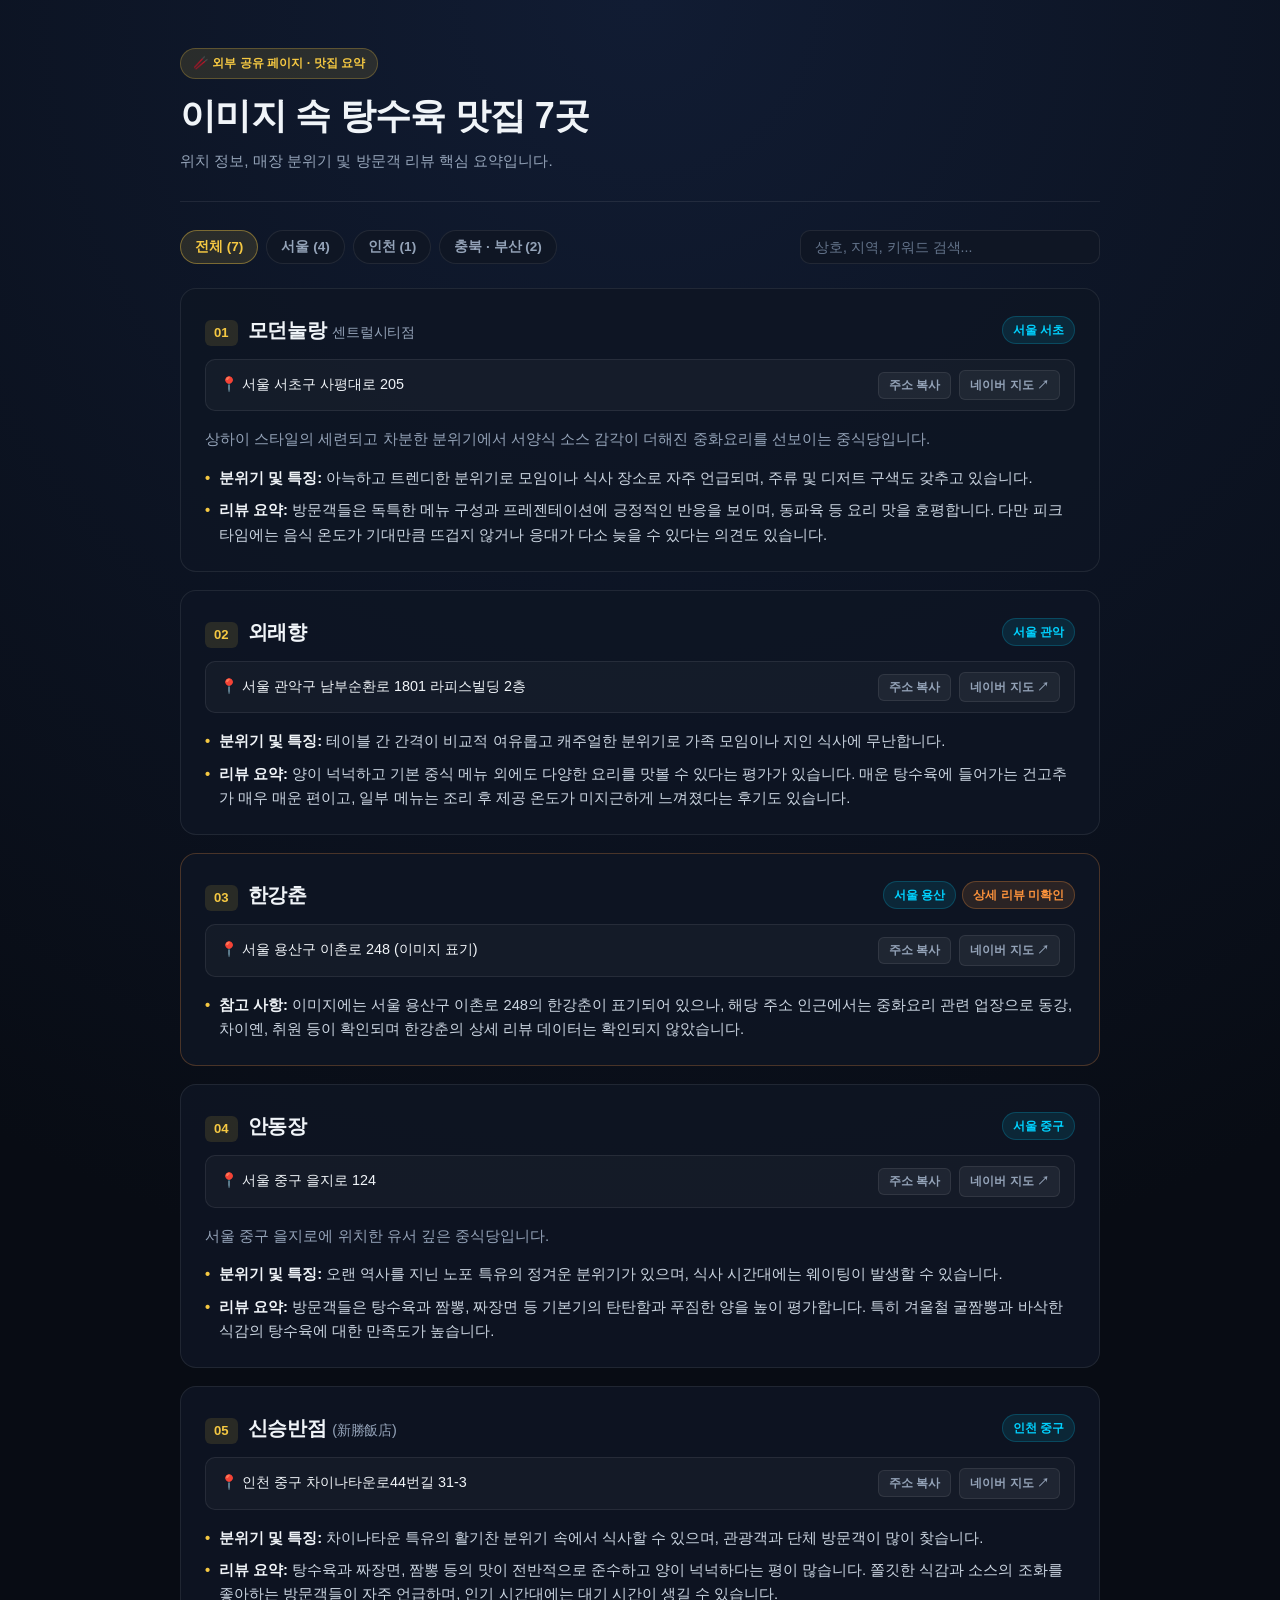
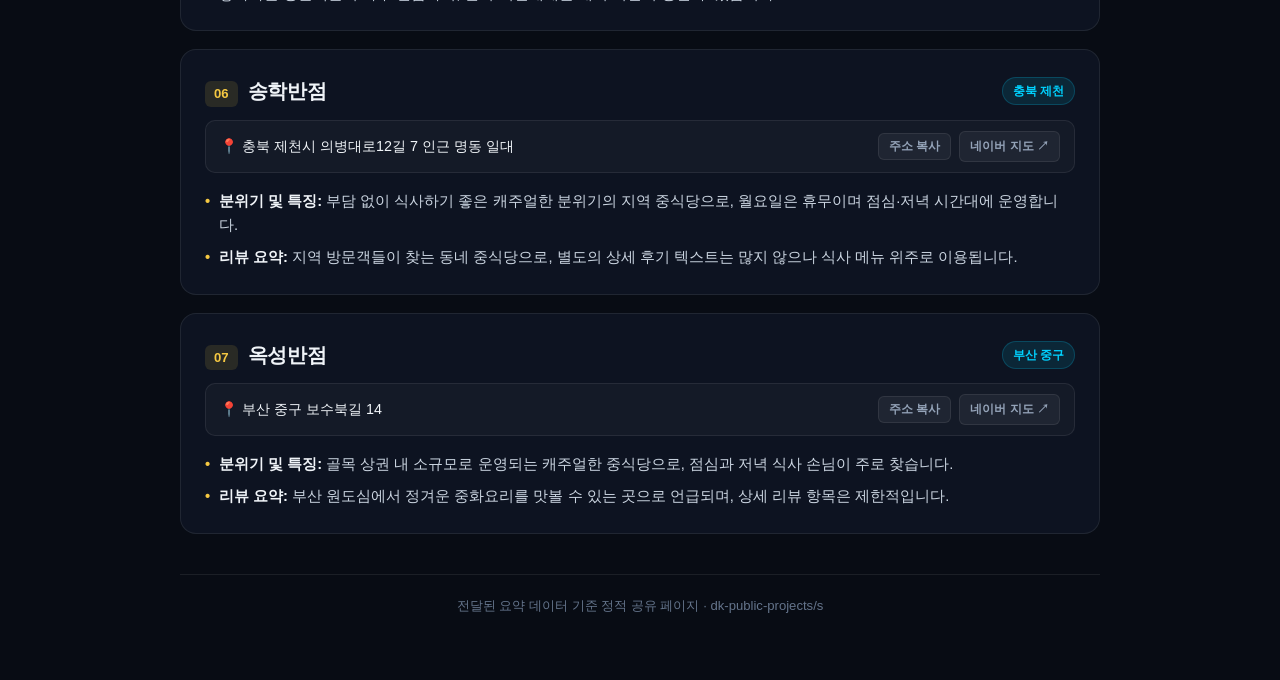
==== s/tangsuyuk.html @ 7c55e034 "feat(s): add tangsuyuk restaurant summary share page" ====
<!DOCTYPE html>
<html lang="ko">
<head>
  <meta charset="UTF-8">
  <meta name="viewport" content="width=device-width, initial-scale=1.0">
  <meta name="robots" content="noindex, nofollow">
  <title>탕수육 맛집 위치 &amp; 리뷰 요약 (7곳)</title>
  <style>
    :root {
      --bg: #080c14;
      --bg-elevated: #0f1624;
      --bg-card: rgba(15, 22, 36, 0.85);
      --bg-card-hover: rgba(23, 33, 54, 0.95);
      --border: rgba(255, 255, 255, 0.08);
      --border-active: rgba(245, 200, 66, 0.4);
      --text: #f0f4f8;
      --text-muted: #94a3b8;
      --text-dim: #64748b;
      --gold: #f5c842;
      --gold-soft: rgba(245, 200, 66, 0.12);
      --cyan: #00d2ff;
      --cyan-soft: rgba(0, 210, 255, 0.1);
      --amber: #fb923c;
      --amber-soft: rgba(251, 146, 60, 0.12);
      --radius: 16px;
    }

    * { box-sizing: border-box; margin: 0; padding: 0; }

    body {
      font-family: -apple-system, BlinkMacSystemFont, "Apple SD Gothic Neo", "Pretendard", "Noto Sans KR", "Segoe UI", sans-serif;
      background: radial-gradient(circle at top center, #111c33 0%, var(--bg) 55%);
      background-color: var(--bg);
      color: var(--text);
      line-height: 1.65;
      min-height: 100vh;
      padding-bottom: 64px;
    }

    .container {
      max-width: 960px;
      margin: 0 auto;
      padding: 0 20px;
    }

    header.hero {
      padding: 48px 0 28px;
      border-bottom: 1px solid var(--border);
      margin-bottom: 28px;
    }

    .eyebrow {
      display: inline-flex;
      align-items: center;
      gap: 6px;
      font-size: 0.78rem;
      font-weight: 600;
      color: var(--gold);
      background: var(--gold-soft);
      border: 1px solid rgba(245, 200, 66, 0.25);
      padding: 4px 12px;
      border-radius: 999px;
      margin-bottom: 14px;
    }

    h1 {
      font-size: clamp(1.65rem, 4vw, 2.25rem);
      font-weight: 800;
      letter-spacing: -0.02em;
      line-height: 1.25;
      margin-bottom: 10px;
    }

    .subtitle {
      color: var(--text-muted);
      font-size: 0.96rem;
    }

    .controls {
      display: flex;
      flex-wrap: wrap;
      gap: 12px;
      align-items: center;
      justify-content: space-between;
      margin-bottom: 24px;
    }

    .filter-pills {
      display: flex;
      flex-wrap: wrap;
      gap: 8px;
    }

    .pill {
      appearance: none;
      border: 1px solid var(--border);
      background: var(--bg-elevated);
      color: var(--text-muted);
      padding: 7px 14px;
      border-radius: 999px;
      font-size: 0.85rem;
      font-weight: 600;
      cursor: pointer;
      transition: all 0.2s ease;
    }

    .pill:hover {
      border-color: rgba(255, 255, 255, 0.2);
      color: var(--text);
    }

    .pill.active {
      background: var(--gold-soft);
      border-color: var(--border-active);
      color: var(--gold);
    }

    .search-box {
      position: relative;
      flex: 1 1 220px;
      max-width: 300px;
    }

    .search-box input {
      width: 100%;
      background: var(--bg-elevated);
      border: 1px solid var(--border);
      border-radius: 10px;
      padding: 8px 14px;
      color: var(--text);
      font-size: 0.88rem;
      outline: none;
      transition: border-color 0.2s;
    }

    .search-box input::placeholder { color: var(--text-dim); }
    .search-box input:focus { border-color: var(--cyan); }

    .grid {
      display: grid;
      grid-template-columns: 1fr;
      gap: 18px;
    }

    .card {
      background: var(--bg-card);
      border: 1px solid var(--border);
      border-radius: var(--radius);
      padding: 24px;
      transition: transform 0.2s ease, border-color 0.2s ease, background 0.2s ease;
    }

    .card:hover {
      transform: translateY(-2px);
      background: var(--bg-card-hover);
      border-color: rgba(255, 255, 255, 0.16);
    }

    .card.is-warning {
      border-color: rgba(251, 146, 60, 0.25);
    }

    .card-header {
      display: flex;
      flex-wrap: wrap;
      align-items: center;
      justify-content: space-between;
      gap: 10px;
      margin-bottom: 12px;
    }

    .title-group {
      display: flex;
      align-items: baseline;
      gap: 10px;
      flex-wrap: wrap;
    }

    .num {
      font-size: 0.82rem;
      font-weight: 700;
      color: var(--gold);
      background: var(--gold-soft);
      padding: 2px 9px;
      border-radius: 6px;
    }

    .card h2 {
      font-size: 1.28rem;
      font-weight: 700;
      letter-spacing: -0.01em;
    }

    .hanja {
      font-size: 0.9rem;
      color: var(--text-muted);
      font-weight: 400;
    }

    .badges {
      display: flex;
      gap: 6px;
      flex-wrap: wrap;
    }

    .badge {
      font-size: 0.76rem;
      font-weight: 600;
      padding: 3px 10px;
      border-radius: 999px;
      background: var(--cyan-soft);
      color: var(--cyan);
      border: 1px solid rgba(0, 210, 255, 0.2);
    }

    .badge.warn {
      background: var(--amber-soft);
      color: var(--amber);
      border-color: rgba(251, 146, 60, 0.28);
    }

    .address-row {
      display: flex;
      flex-wrap: wrap;
      align-items: center;
      gap: 8px;
      padding: 10px 14px;
      background: rgba(255, 255, 255, 0.03);
      border: 1px solid var(--border);
      border-radius: 10px;
      margin-bottom: 16px;
      font-size: 0.9rem;
    }

    .address-text {
      color: var(--text);
      font-weight: 500;
      margin-right: auto;
    }

    .btn-mini {
      appearance: none;
      display: inline-flex;
      align-items: center;
      gap: 4px;
      font-size: 0.78rem;
      font-weight: 600;
      padding: 4px 10px;
      border-radius: 6px;
      border: 1px solid var(--border);
      background: rgba(255, 255, 255, 0.05);
      color: var(--text-muted);
      text-decoration: none;
      cursor: pointer;
      transition: all 0.15s ease;
    }

    .btn-mini:hover {
      background: rgba(255, 255, 255, 0.12);
      color: var(--text);
    }

    .intro {
      color: var(--text-muted);
      font-size: 0.94rem;
      margin-bottom: 14px;
    }

    .details {
      list-style: none;
      display: flex;
      flex-direction: column;
      gap: 8px;
    }

    .details li {
      font-size: 0.92rem;
      color: #cbd5e1;
      padding-left: 14px;
      position: relative;
    }

    .details li::before {
      content: "•";
      position: absolute;
      left: 0;
      color: var(--gold);
      font-weight: 700;
    }

    .details strong {
      color: var(--text);
    }

    .empty-state {
      display: none;
      text-align: center;
      padding: 48px 20px;
      color: var(--text-muted);
      border: 1px dashed var(--border);
      border-radius: var(--radius);
    }

    .toast {
      position: fixed;
      bottom: 24px;
      left: 50%;
      transform: translateX(-50%) translateY(20px);
      background: #1e293b;
      color: var(--text);
      border: 1px solid rgba(0, 210, 255, 0.35);
      padding: 10px 18px;
      border-radius: 999px;
      font-size: 0.86rem;
      font-weight: 600;
      opacity: 0;
      pointer-events: none;
      transition: all 0.22s ease;
      z-index: 999;
      box-shadow: 0 10px 30px rgba(0, 0, 0, 0.45);
    }

    .toast.show {
      opacity: 1;
      transform: translateX(-50%) translateY(0);
    }

    footer {
      margin-top: 40px;
      padding-top: 20px;
      border-top: 1px solid var(--border);
      text-align: center;
      font-size: 0.82rem;
      color: var(--text-dim);
    }

    @media (max-width: 600px) {
      header.hero { padding: 32px 0 22px; }
      .card { padding: 18px; }
      .address-row { flex-direction: column; align-items: flex-start; }
      .search-box { max-width: none; width: 100%; }
    }
  </style>
</head>
<body>
  <div class="container">
    <header class="hero">
      <div class="eyebrow">🥢 외부 공유 페이지 · 맛집 요약</div>
      <h1>이미지 속 탕수육 맛집 7곳</h1>
      <p class="subtitle">위치 정보, 매장 분위기 및 방문객 리뷰 핵심 요약입니다.</p>
    </header>

    <section class="controls" aria-label="필터 및 검색">
      <div class="filter-pills" role="tablist">
        <button class="pill active" data-region="all" type="button">전체 (7)</button>
        <button class="pill" data-region="seoul" type="button">서울 (4)</button>
        <button class="pill" data-region="incheon" type="button">인천 (1)</button>
        <button class="pill" data-region="etc" type="button">충북 · 부산 (2)</button>
      </div>
      <div class="search-box">
        <input id="searchInput" type="search" placeholder="상호, 지역, 키워드 검색..." aria-label="맛집 검색">
      </div>
    </section>

    <main class="grid" id="cardGrid">
      <!-- 1. 모던눌랑 -->
      <article class="card" data-region="seoul" data-search="모던눌랑 센트럴시티점 서울 서초구 사평대로 205 상하이 서양식 소스 동파육 주류 디저트">
        <div class="card-header">
          <div class="title-group">
            <span class="num">01</span>
            <h2>모던눌랑 <span class="hanja">센트럴시티점</span></h2>
          </div>
          <div class="badges">
            <span class="badge">서울 서초</span>
          </div>
        </div>
        <div class="address-row">
          <span class="address-text">📍 서울 서초구 사평대로 205</span>
          <button class="btn-mini copy-btn" type="button" data-copy="서울 서초구 사평대로 205">주소 복사</button>
          <a class="btn-mini" href="https://map.naver.com/p/search/%EB%AA%A8%EB%8D%98%EB%88%8C%EB%9E%91%20%EC%84%BC%ED%8A%B8%EB%9F%B4%EC%8B%9C%ED%8B%B0%EC%A0%90" target="_blank" rel="noopener noreferrer">네이버 지도 ↗</a>
        </div>
        <p class="intro">상하이 스타일의 세련되고 차분한 분위기에서 서양식 소스 감각이 더해진 중화요리를 선보이는 중식당입니다.</p>
        <ul class="details">
          <li><strong>분위기 및 특징:</strong> 아늑하고 트렌디한 분위기로 모임이나 식사 장소로 자주 언급되며, 주류 및 디저트 구색도 갖추고 있습니다.</li>
          <li><strong>리뷰 요약:</strong> 방문객들은 독특한 메뉴 구성과 프레젠테이션에 긍정적인 반응을 보이며, 동파육 등 요리 맛을 호평합니다. 다만 피크 타임에는 음식 온도가 기대만큼 뜨겁지 않거나 응대가 다소 늦을 수 있다는 의견도 있습니다.</li>
        </ul>
      </article>

      <!-- 2. 외래향 -->
      <article class="card" data-region="seoul" data-search="외래향 서울 관악구 남부순환로 1801 라피스빌딩 2층 가족 모임 매운 탕수육 건고추">
        <div class="card-header">
          <div class="title-group">
            <span class="num">02</span>
            <h2>외래향</h2>
          </div>
          <div class="badges">
            <span class="badge">서울 관악</span>
          </div>
        </div>
        <div class="address-row">
          <span class="address-text">📍 서울 관악구 남부순환로 1801 라피스빌딩 2층</span>
          <button class="btn-mini copy-btn" type="button" data-copy="서울 관악구 남부순환로 1801 라피스빌딩 2층">주소 복사</button>
          <a class="btn-mini" href="https://map.naver.com/p/search/%EC%99%B8%EB%9E%98%ED%96%A5%20%EC%84%9C%EC%9A%B8%20%EA%B4%80%EC%95%85%EA%B5%AC%20%EB%82%A8%EB%B6%80%EC%88%9C%ED%99%98%EB%A1%9C%201801" target="_blank" rel="noopener noreferrer">네이버 지도 ↗</a>
        </div>
        <ul class="details">
          <li><strong>분위기 및 특징:</strong> 테이블 간 간격이 비교적 여유롭고 캐주얼한 분위기로 가족 모임이나 지인 식사에 무난합니다.</li>
          <li><strong>리뷰 요약:</strong> 양이 넉넉하고 기본 중식 메뉴 외에도 다양한 요리를 맛볼 수 있다는 평가가 있습니다. 매운 탕수육에 들어가는 건고추가 매우 매운 편이고, 일부 메뉴는 조리 후 제공 온도가 미지근하게 느껴졌다는 후기도 있습니다.</li>
        </ul>
      </article>

      <!-- 3. 한강춘 -->
      <article class="card is-warning" data-region="seoul" data-search="한강춘 서울 용산구 이촌로 248 동강 차이옌 취원">
        <div class="card-header">
          <div class="title-group">
            <span class="num">03</span>
            <h2>한강춘</h2>
          </div>
          <div class="badges">
            <span class="badge">서울 용산</span>
            <span class="badge warn">상세 리뷰 미확인</span>
          </div>
        </div>
        <div class="address-row">
          <span class="address-text">📍 서울 용산구 이촌로 248 (이미지 표기)</span>
          <button class="btn-mini copy-btn" type="button" data-copy="서울 용산구 이촌로 248">주소 복사</button>
          <a class="btn-mini" href="https://map.naver.com/p/search/%EC%84%9C%EC%9A%B8%20%EC%9A%A9%EC%82%B0%EA%B5%AC%20%EC%9D%B4%EC%B4%8C%EB%A1%9C%20248" target="_blank" rel="noopener noreferrer">네이버 지도 ↗</a>
        </div>
        <ul class="details">
          <li><strong>참고 사항:</strong> 이미지에는 서울 용산구 이촌로 248의 한강춘이 표기되어 있으나, 해당 주소 인근에서는 중화요리 관련 업장으로 동강, 차이옌, 취원 등이 확인되며 한강춘의 상세 리뷰 데이터는 확인되지 않았습니다.</li>
        </ul>
      </article>

      <!-- 4. 안동장 -->
      <article class="card" data-region="seoul" data-search="안동장 서울 중구 을지로 124 노포 웨이팅 탕수육 짬뽕 짜장면 굴짬뽕 바삭">
        <div class="card-header">
          <div class="title-group">
            <span class="num">04</span>
            <h2>안동장</h2>
          </div>
          <div class="badges">
            <span class="badge">서울 중구</span>
          </div>
        </div>
        <div class="address-row">
          <span class="address-text">📍 서울 중구 을지로 124</span>
          <button class="btn-mini copy-btn" type="button" data-copy="서울 중구 을지로 124">주소 복사</button>
          <a class="btn-mini" href="https://map.naver.com/p/search/%EC%95%88%EB%8F%99%EC%9E%A5%20%EC%84%9C%EC%9A%B8%20%EC%A4%91%EA%B5%AC%20%EC%9D%84%EC%A7%80%EB%A1%9C%20124" target="_blank" rel="noopener noreferrer">네이버 지도 ↗</a>
        </div>
        <p class="intro">서울 중구 을지로에 위치한 유서 깊은 중식당입니다.</p>
        <ul class="details">
          <li><strong>분위기 및 특징:</strong> 오랜 역사를 지닌 노포 특유의 정겨운 분위기가 있으며, 식사 시간대에는 웨이팅이 발생할 수 있습니다.</li>
          <li><strong>리뷰 요약:</strong> 방문객들은 탕수육과 짬뽕, 짜장면 등 기본기의 탄탄함과 푸짐한 양을 높이 평가합니다. 특히 겨울철 굴짬뽕과 바삭한 식감의 탕수육에 대한 만족도가 높습니다.</li>
        </ul>
      </article>

      <!-- 5. 신승반점 -->
      <article class="card" data-region="incheon" data-search="신승반점 新勝飯店 인천 중구 차이나타운로44번길 31-3 짜장면 짬뽕 탕수육 쫄깃">
        <div class="card-header">
          <div class="title-group">
            <span class="num">05</span>
            <h2>신승반점 <span class="hanja">(新勝飯店)</span></h2>
          </div>
          <div class="badges">
            <span class="badge">인천 중구</span>
          </div>
        </div>
        <div class="address-row">
          <span class="address-text">📍 인천 중구 차이나타운로44번길 31-3</span>
          <button class="btn-mini copy-btn" type="button" data-copy="인천 중구 차이나타운로44번길 31-3">주소 복사</button>
          <a class="btn-mini" href="https://map.naver.com/p/search/%EC%8B%A0%EC%8A%B9%EB%B0%98%EC%A0%90%20%EC%B0%A8%EC%9D%B4%EB%82%98%ED%83%80%EC%9A%B4" target="_blank" rel="noopener noreferrer">네이버 지도 ↗</a>
        </div>
        <ul class="details">
          <li><strong>분위기 및 특징:</strong> 차이나타운 특유의 활기찬 분위기 속에서 식사할 수 있으며, 관광객과 단체 방문객이 많이 찾습니다.</li>
          <li><strong>리뷰 요약:</strong> 탕수육과 짜장면, 짬뽕 등의 맛이 전반적으로 준수하고 양이 넉넉하다는 평이 많습니다. 쫄깃한 식감과 소스의 조화를 좋아하는 방문객들이 자주 언급하며, 인기 시간대에는 대기 시간이 생길 수 있습니다.</li>
        </ul>
      </article>

      <!-- 6. 송학반점 -->
      <article class="card" data-region="etc" data-search="송학반점 충북 제천시 의병대로12길 7 명동 월요일 휴무 동네 중식당">
        <div class="card-header">
          <div class="title-group">
            <span class="num">06</span>
            <h2>송학반점</h2>
          </div>
          <div class="badges">
            <span class="badge">충북 제천</span>
          </div>
        </div>
        <div class="address-row">
          <span class="address-text">📍 충북 제천시 의병대로12길 7 인근 명동 일대</span>
          <button class="btn-mini copy-btn" type="button" data-copy="충북 제천시 의병대로12길 7">주소 복사</button>
          <a class="btn-mini" href="https://map.naver.com/p/search/%EC%86%A1%ED%95%99%EB%B0%98%EC%A0%90%20%EC%A0%9C%EC%B2%9C" target="_blank" rel="noopener noreferrer">네이버 지도 ↗</a>
        </div>
        <ul class="details">
          <li><strong>분위기 및 특징:</strong> 부담 없이 식사하기 좋은 캐주얼한 분위기의 지역 중식당으로, 월요일은 휴무이며 점심·저녁 시간대에 운영합니다.</li>
          <li><strong>리뷰 요약:</strong> 지역 방문객들이 찾는 동네 중식당으로, 별도의 상세 후기 텍스트는 많지 않으나 식사 메뉴 위주로 이용됩니다.</li>
        </ul>
      </article>

      <!-- 7. 옥성반점 -->
      <article class="card" data-region="etc" data-search="옥성반점 부산 중구 보수북길 14 원도심 골목 상권">
        <div class="card-header">
          <div class="title-group">
            <span class="num">07</span>
            <h2>옥성반점</h2>
          </div>
          <div class="badges">
            <span class="badge">부산 중구</span>
          </div>
        </div>
        <div class="address-row">
          <span class="address-text">📍 부산 중구 보수북길 14</span>
          <button class="btn-mini copy-btn" type="button" data-copy="부산 중구 보수북길 14">주소 복사</button>
          <a class="btn-mini" href="https://map.naver.com/p/search/%EC%98%A5%EC%84%B1%EB%B0%98%EC%A0%90%20%EB%B6%80%EC%82%B0%20%EC%A4%91%EA%B5%AC%20%EB%B3%B4%EC%88%98%EB%B6%81%EA%B8%B8%2014" target="_blank" rel="noopener noreferrer">네이버 지도 ↗</a>
        </div>
        <ul class="details">
          <li><strong>분위기 및 특징:</strong> 골목 상권 내 소규모로 운영되는 캐주얼한 중식당으로, 점심과 저녁 식사 손님이 주로 찾습니다.</li>
          <li><strong>리뷰 요약:</strong> 부산 원도심에서 정겨운 중화요리를 맛볼 수 있는 곳으로 언급되며, 상세 리뷰 항목은 제한적입니다.</li>
        </ul>
      </article>
    </main>

    <div class="empty-state" id="emptyState">
      조건에 일치하는 매장이 없습니다.
    </div>

    <footer>
      전달된 요약 데이터 기준 정적 공유 페이지 · dk-public-projects/s
    </footer>
  </div>

  <div class="toast" id="toast" role="status" aria-live="polite"></div>

  <script>
    const pills = document.querySelectorAll('.pill');
    const searchInput = document.getElementById('searchInput');
    const cards = Array.from(document.querySelectorAll('.card'));
    const emptyState = document.getElementById('emptyState');
    const toast = document.getElementById('toast');
    let activeRegion = 'all';
    let toastTimer = null;

    function applyFilter() {
      const q = searchInput.value.trim().toLowerCase();
      let visibleCount = 0;

      cards.forEach((card) => {
        const regionMatch = activeRegion === 'all' || card.dataset.region === activeRegion;
        const text = (card.dataset.search + ' ' + card.textContent).toLowerCase();
        const queryMatch = !q || text.includes(q);
        const show = regionMatch && queryMatch;
        card.style.display = show ? '' : 'none';
        if (show) visibleCount += 1;
      });

      emptyState.style.display = visibleCount === 0 ? 'block' : 'none';
    }

    pills.forEach((pill) => {
      pill.addEventListener('click', () => {
        pills.forEach((p) => p.classList.remove('active'));
        pill.classList.add('active');
        activeRegion = pill.dataset.region;
        applyFilter();
      });
    });

    searchInput.addEventListener('input', applyFilter);

    function showToast(msg) {
      toast.textContent = msg;
      toast.classList.add('show');
      clearTimeout(toastTimer);
      toastTimer = setTimeout(() => toast.classList.remove('show'), 2000);
    }

    document.querySelectorAll('.copy-btn').forEach((btn) => {
      btn.addEventListener('click', async () => {
        const text = btn.dataset.copy;
        try {
          await navigator.clipboard.writeText(text);
          showToast('주소가 복사되었습니다: ' + text);
        } catch {
          showToast('복사에 실패했습니다. 직접 선택해 복사해 주세요.');
        }
      });
    });
  </script>
</body>
</html>
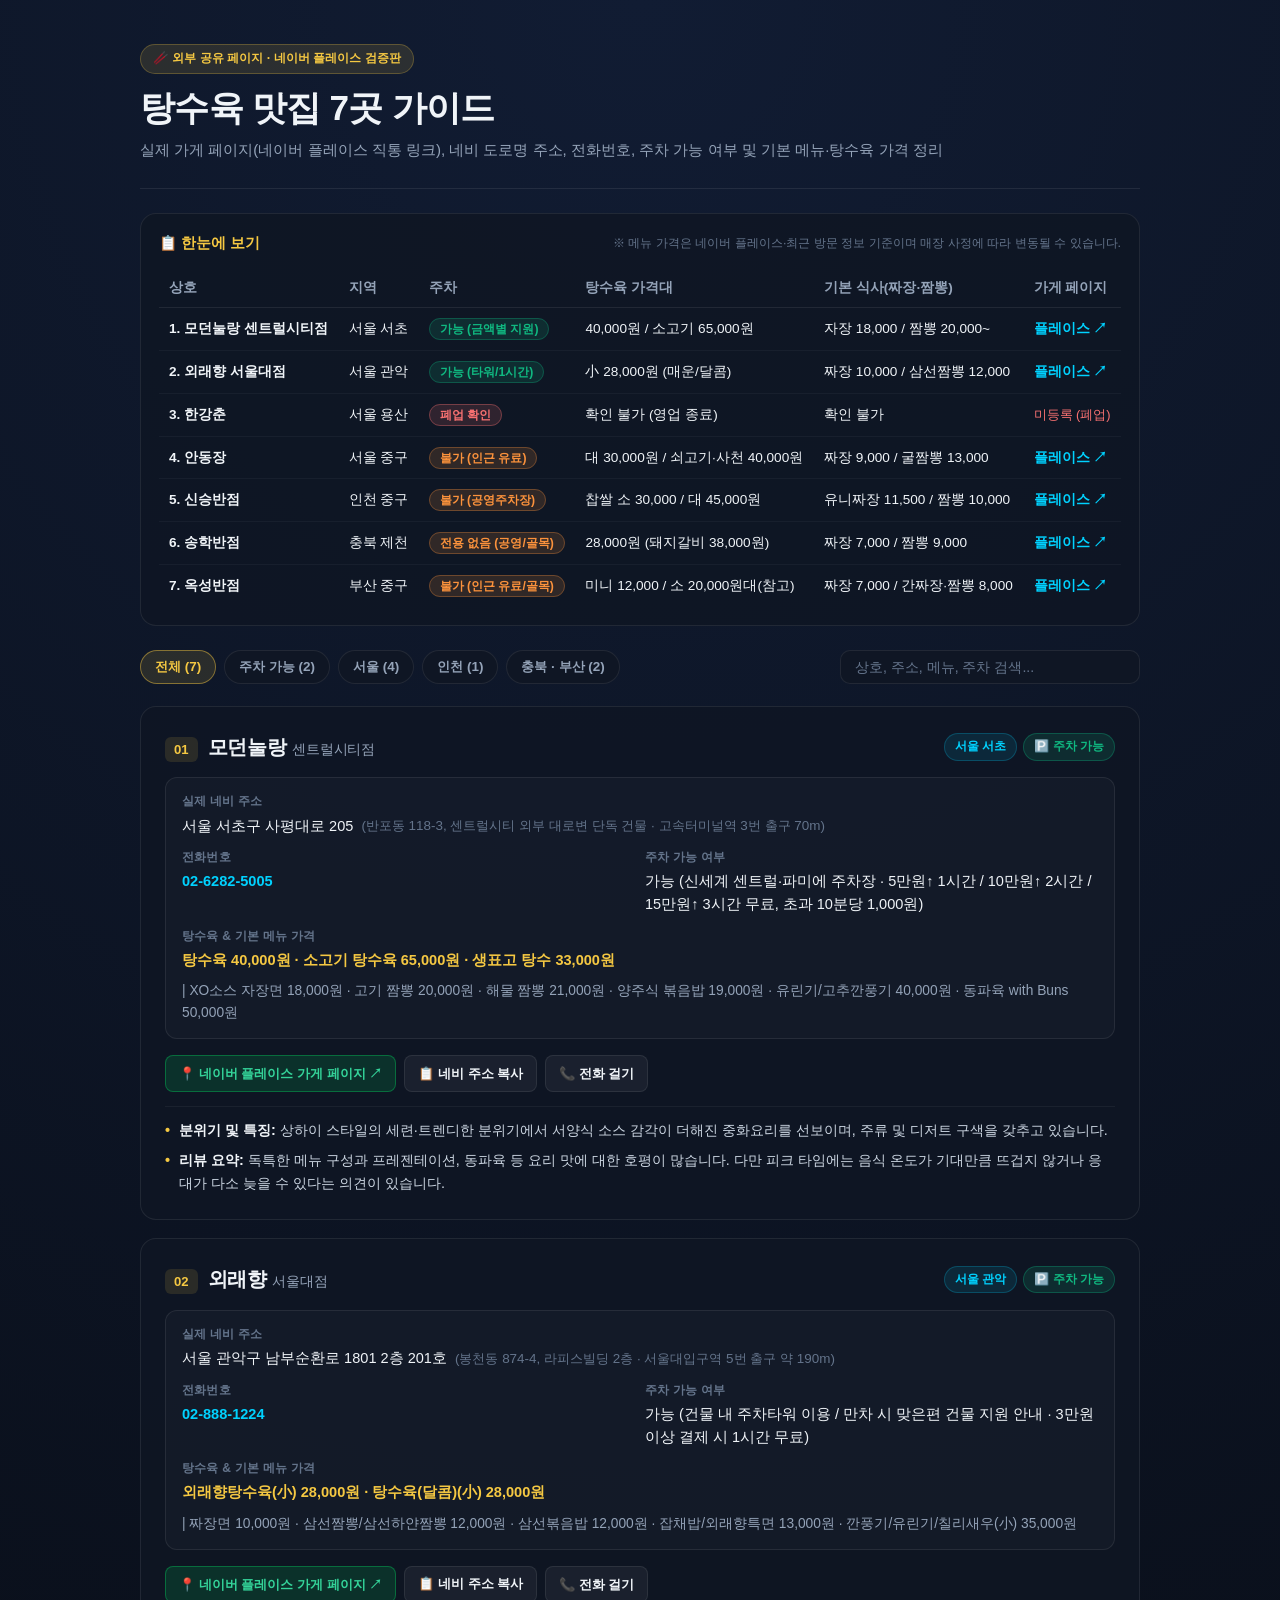
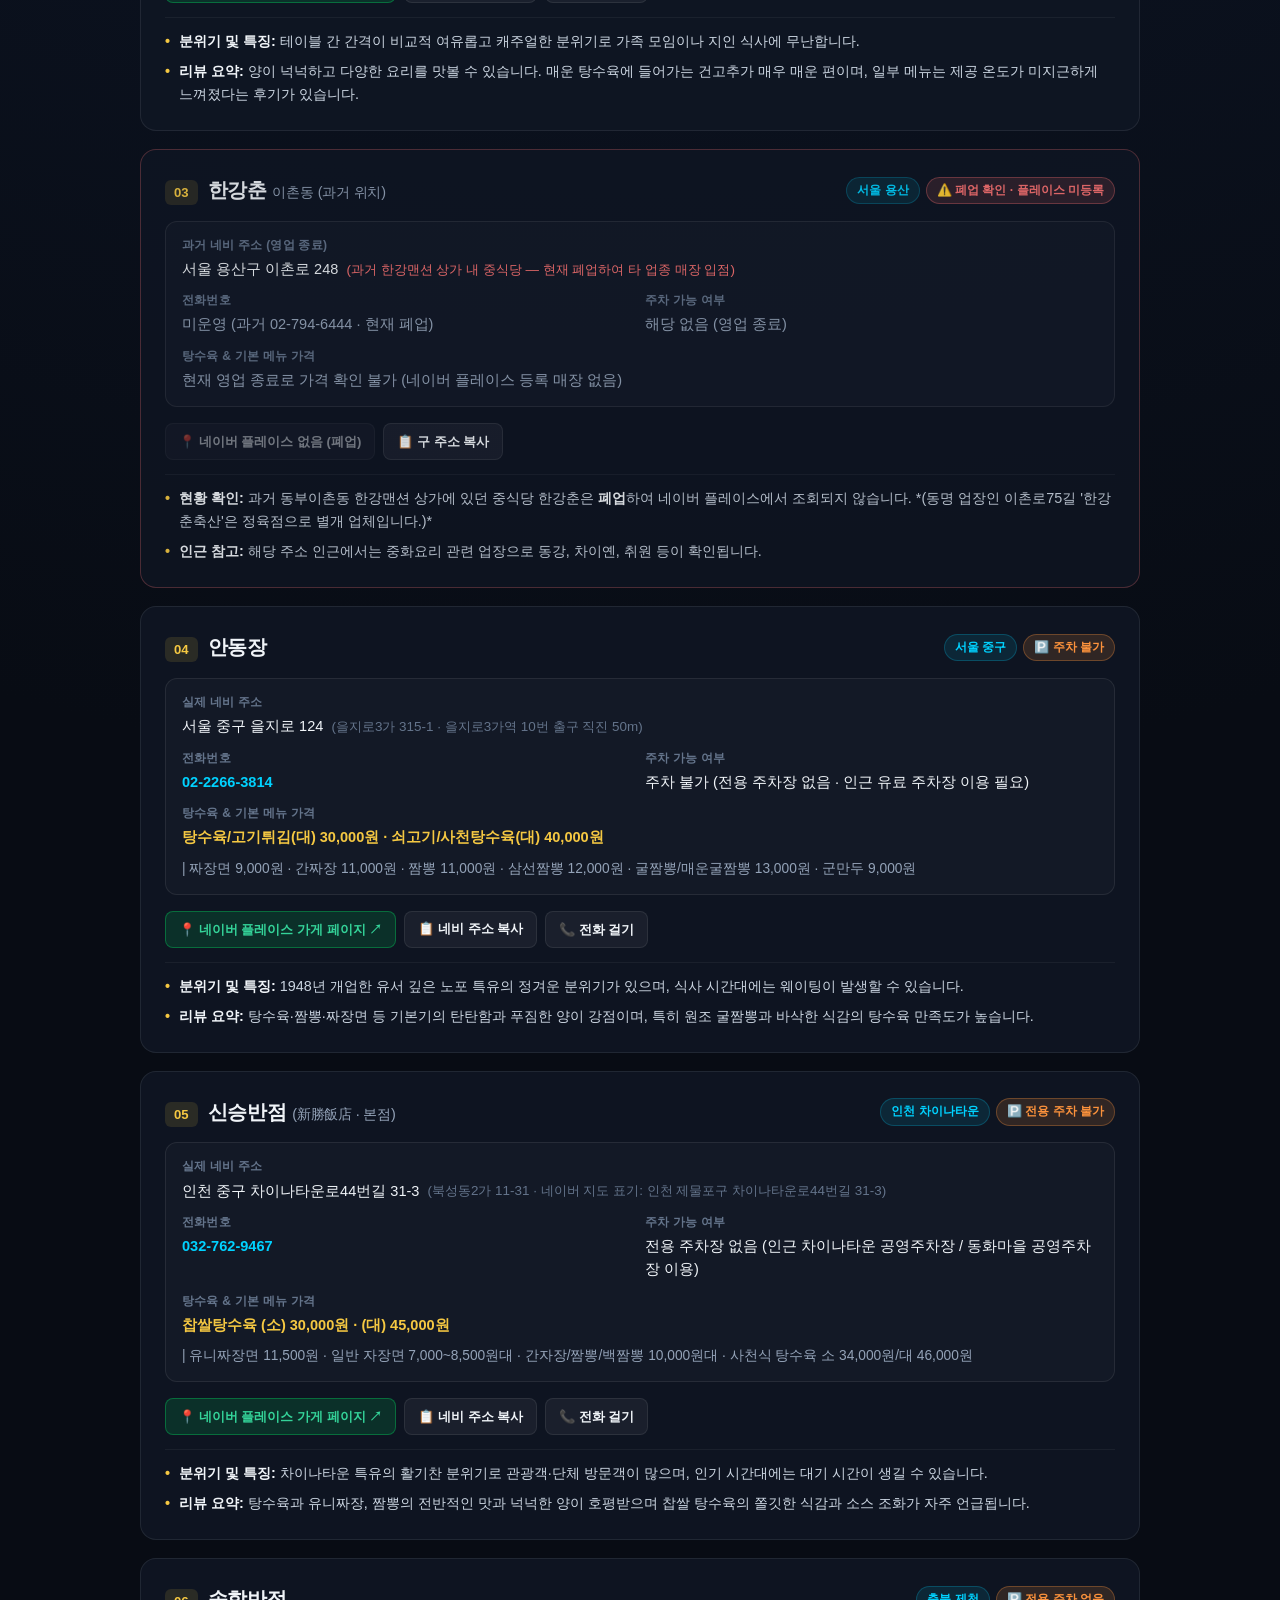
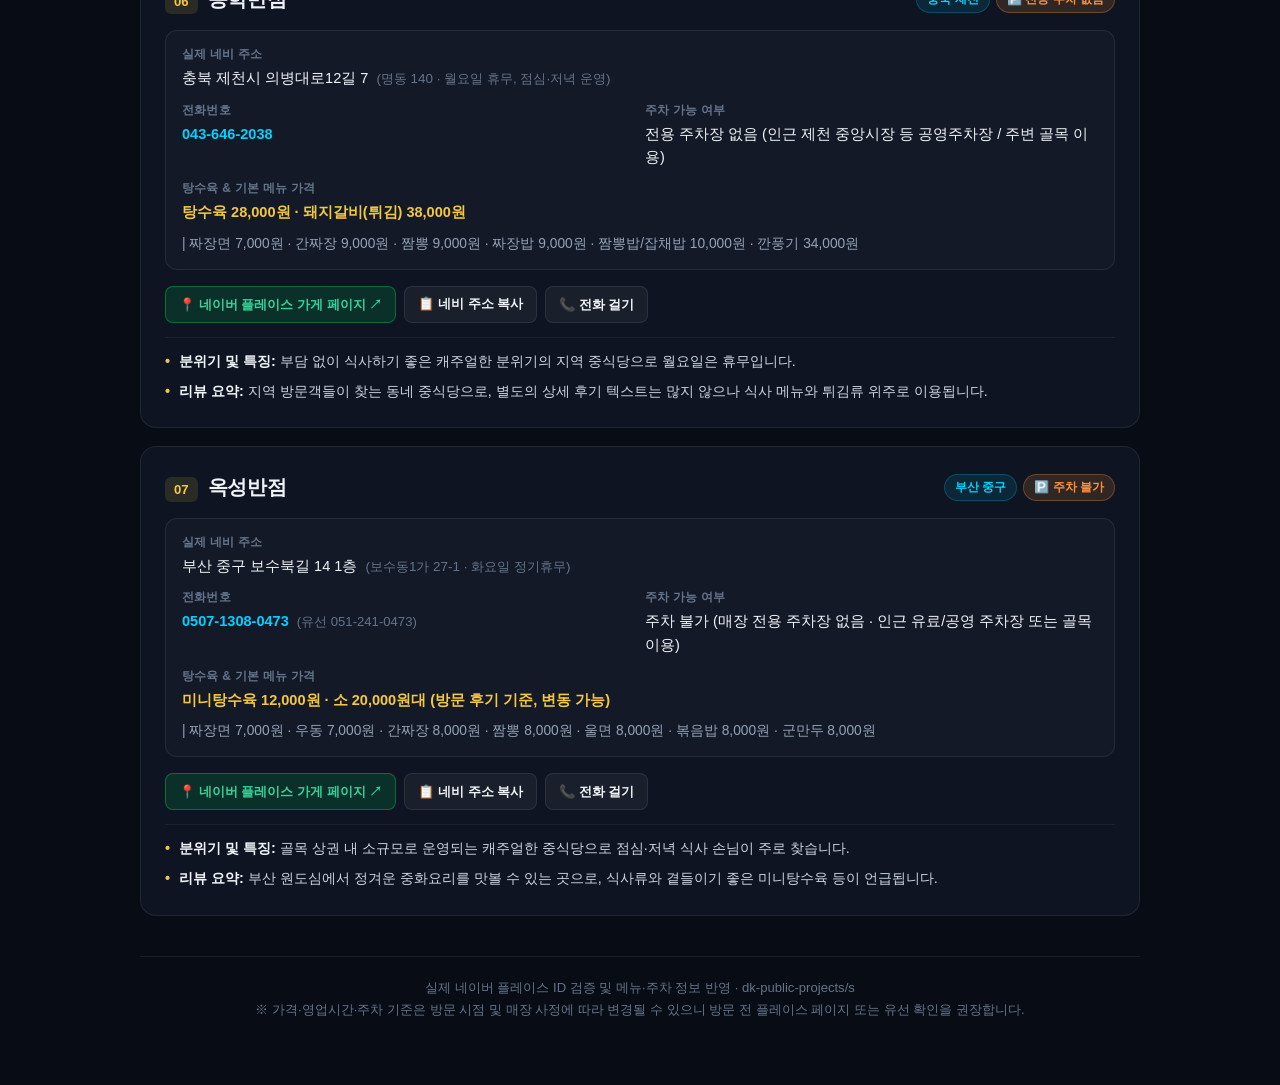
==== commit fa9fc84a: "feat(s): update tangsuyuk page with fixed Naver Place URLs, parking, phone, and menu prices" ====
--- a/s/tangsuyuk.html
+++ b/s/tangsuyuk.html
@@ -4,15 +4,15 @@
   <meta charset="UTF-8">
   <meta name="viewport" content="width=device-width, initial-scale=1.0">
   <meta name="robots" content="noindex, nofollow">
-  <title>탕수육 맛집 위치 &amp; 리뷰 요약 (7곳)</title>
+  <title>탕수육 맛집 7곳 가이드 — 플레이스·네비 주소·주차·메뉴 가격</title>
   <style>
     :root {
       --bg: #080c14;
       --bg-elevated: #0f1624;
-      --bg-card: rgba(15, 22, 36, 0.85);
-      --bg-card-hover: rgba(23, 33, 54, 0.95);
+      --bg-card: rgba(15, 22, 36, 0.88);
+      --bg-card-hover: rgba(23, 33, 54, 0.96);
       --border: rgba(255, 255, 255, 0.08);
-      --border-active: rgba(245, 200, 66, 0.4);
+      --border-active: rgba(245, 200, 66, 0.45);
       --text: #f0f4f8;
       --text-muted: #94a3b8;
       --text-dim: #64748b;
@@ -20,8 +20,12 @@
       --gold-soft: rgba(245, 200, 66, 0.12);
       --cyan: #00d2ff;
       --cyan-soft: rgba(0, 210, 255, 0.1);
+      --green: #10b981;
+      --green-soft: rgba(16, 185, 129, 0.14);
+      --red: #f87171;
+      --red-soft: rgba(248, 113, 113, 0.14);
       --amber: #fb923c;
-      --amber-soft: rgba(251, 146, 60, 0.12);
+      --amber-soft: rgba(251, 146, 60, 0.14);
       --radius: 16px;
     }
 
@@ -32,21 +36,21 @@
       background: radial-gradient(circle at top center, #111c33 0%, var(--bg) 55%);
       background-color: var(--bg);
       color: var(--text);
-      line-height: 1.65;
+      line-height: 1.6;
       min-height: 100vh;
       padding-bottom: 64px;
     }
 
     .container {
-      max-width: 960px;
+      max-width: 1040px;
       margin: 0 auto;
       padding: 0 20px;
     }
 
     header.hero {
-      padding: 48px 0 28px;
+      padding: 44px 0 26px;
       border-bottom: 1px solid var(--border);
-      margin-bottom: 28px;
+      margin-bottom: 24px;
     }
 
     .eyebrow {
@@ -54,35 +58,103 @@
       align-items: center;
       gap: 6px;
       font-size: 0.78rem;
-      font-weight: 600;
+      font-weight: 700;
       color: var(--gold);
       background: var(--gold-soft);
       border: 1px solid rgba(245, 200, 66, 0.25);
       padding: 4px 12px;
       border-radius: 999px;
-      margin-bottom: 14px;
+      margin-bottom: 12px;
     }
 
     h1 {
-      font-size: clamp(1.65rem, 4vw, 2.25rem);
+      font-size: clamp(1.6rem, 4vw, 2.2rem);
       font-weight: 800;
       letter-spacing: -0.02em;
       line-height: 1.25;
-      margin-bottom: 10px;
+      margin-bottom: 8px;
     }
 
     .subtitle {
       color: var(--text-muted);
-      font-size: 0.96rem;
-    }
-
+      font-size: 0.94rem;
+    }
+
+    /* Quick summary table */
+    .summary-wrap {
+      background: var(--bg-card);
+      border: 1px solid var(--border);
+      border-radius: var(--radius);
+      padding: 18px;
+      margin-bottom: 24px;
+      overflow-x: auto;
+    }
+
+    .summary-title {
+      font-size: 0.92rem;
+      font-weight: 700;
+      color: var(--gold);
+      margin-bottom: 12px;
+      display: flex;
+      align-items: center;
+      justify-content: space-between;
+      gap: 8px;
+      flex-wrap: wrap;
+    }
+
+    .summary-note {
+      font-size: 0.78rem;
+      font-weight: 400;
+      color: var(--text-dim);
+    }
+
+    table.summary-table {
+      width: 100%;
+      border-collapse: collapse;
+      font-size: 0.85rem;
+      min-width: 720px;
+    }
+
+    .summary-table th {
+      text-align: left;
+      padding: 9px 10px;
+      color: var(--text-muted);
+      font-weight: 600;
+      border-bottom: 1px solid var(--border);
+      white-space: nowrap;
+    }
+
+    .summary-table td {
+      padding: 10px 10px;
+      border-bottom: 1px solid rgba(255, 255, 255, 0.04);
+      vertical-align: middle;
+    }
+
+    .summary-table tr:last-child td { border-bottom: none; }
+    .summary-table tr:hover td { background: rgba(255, 255, 255, 0.025); }
+    .summary-table a.row-link {
+      color: var(--text);
+      font-weight: 700;
+      text-decoration: none;
+    }
+    .summary-table a.row-link:hover { color: var(--gold); text-decoration: underline; }
+
+    .table-place-link {
+      color: var(--cyan);
+      text-decoration: none;
+      font-weight: 600;
+      white-space: nowrap;
+    }
+    .table-place-link:hover { text-decoration: underline; }
+
+    /* Controls */
     .controls {
       display: flex;
       flex-wrap: wrap;
       gap: 12px;
       align-items: center;
       justify-content: space-between;
-      margin-bottom: 24px;
+      margin-bottom: 22px;
     }
 
     .filter-pills {
@@ -98,14 +170,14 @@
       color: var(--text-muted);
       padding: 7px 14px;
       border-radius: 999px;
-      font-size: 0.85rem;
+      font-size: 0.84rem;
       font-weight: 600;
       cursor: pointer;
       transition: all 0.2s ease;
     }
 
     .pill:hover {
-      border-color: rgba(255, 255, 255, 0.2);
+      border-color: rgba(255, 255, 255, 0.22);
       color: var(--text);
     }
 
@@ -116,7 +188,6 @@
     }
 
     .search-box {
-      position: relative;
       flex: 1 1 220px;
       max-width: 300px;
     }
@@ -136,6 +207,7 @@
     .search-box input::placeholder { color: var(--text-dim); }
     .search-box input:focus { border-color: var(--cyan); }
 
+    /* Cards */
     .grid {
       display: grid;
       grid-template-columns: 1fr;
@@ -156,8 +228,9 @@
       border-color: rgba(255, 255, 255, 0.16);
     }
 
-    .card.is-warning {
-      border-color: rgba(251, 146, 60, 0.25);
+    .card.is-closed {
+      border-color: rgba(248, 113, 113, 0.3);
+      opacity: 0.88;
     }
 
     .card-header {
@@ -166,7 +239,7 @@
       align-items: center;
       justify-content: space-between;
       gap: 10px;
-      margin-bottom: 12px;
+      margin-bottom: 14px;
     }
 
     .title-group {
@@ -191,7 +264,7 @@
       letter-spacing: -0.01em;
     }
 
-    .hanja {
+    .subname {
       font-size: 0.9rem;
       color: var(--text-muted);
       font-weight: 400;
@@ -201,6 +274,7 @@
       display: flex;
       gap: 6px;
       flex-wrap: wrap;
+      align-items: center;
     }
 
     .badge {
@@ -210,71 +284,137 @@
       border-radius: 999px;
       background: var(--cyan-soft);
       color: var(--cyan);
-      border: 1px solid rgba(0, 210, 255, 0.2);
-    }
-
-    .badge.warn {
+      border: 1px solid rgba(0, 210, 255, 0.22);
+      white-space: nowrap;
+    }
+
+    .badge.park-ok {
+      background: var(--green-soft);
+      color: var(--green);
+      border-color: rgba(16, 185, 129, 0.3);
+    }
+
+    .badge.park-no {
       background: var(--amber-soft);
       color: var(--amber);
-      border-color: rgba(251, 146, 60, 0.28);
-    }
-
-    .address-row {
+      border-color: rgba(251, 146, 60, 0.3);
+    }
+
+    .badge.closed {
+      background: var(--red-soft);
+      color: var(--red);
+      border-color: rgba(248, 113, 113, 0.35);
+    }
+
+    /* Info Box */
+    .info-grid {
+      display: grid;
+      grid-template-columns: repeat(2, minmax(0, 1fr));
+      gap: 10px;
+      background: rgba(255, 255, 255, 0.025);
+      border: 1px solid var(--border);
+      border-radius: 12px;
+      padding: 14px 16px;
+      margin-bottom: 16px;
+    }
+
+    .info-item {
+      display: flex;
+      flex-direction: column;
+      gap: 3px;
+    }
+
+    .info-item.full {
+      grid-column: 1 / -1;
+    }
+
+    .info-label {
+      font-size: 0.75rem;
+      font-weight: 700;
+      color: var(--text-dim);
+      text-transform: uppercase;
+      letter-spacing: 0.02em;
+    }
+
+    .info-val {
+      font-size: 0.91rem;
+      color: var(--text);
+      font-weight: 500;
       display: flex;
       flex-wrap: wrap;
       align-items: center;
       gap: 8px;
-      padding: 10px 14px;
-      background: rgba(255, 255, 255, 0.03);
-      border: 1px solid var(--border);
-      border-radius: 10px;
-      margin-bottom: 16px;
-      font-size: 0.9rem;
-    }
-
-    .address-text {
-      color: var(--text);
-      font-weight: 500;
-      margin-right: auto;
-    }
-
-    .btn-mini {
+    }
+
+    .info-val a.tel-link {
+      color: var(--cyan);
+      text-decoration: none;
+      font-weight: 600;
+    }
+    .info-val a.tel-link:hover { text-decoration: underline; }
+
+    .price-highlight {
+      color: var(--gold);
+      font-weight: 700;
+    }
+
+    .action-bar {
+      display: flex;
+      flex-wrap: wrap;
+      gap: 8px;
+      margin-bottom: 14px;
+    }
+
+    .btn {
       appearance: none;
       display: inline-flex;
       align-items: center;
-      gap: 4px;
-      font-size: 0.78rem;
+      gap: 6px;
+      font-size: 0.82rem;
       font-weight: 600;
-      padding: 4px 10px;
-      border-radius: 6px;
+      padding: 7px 13px;
+      border-radius: 8px;
       border: 1px solid var(--border);
       background: rgba(255, 255, 255, 0.05);
-      color: var(--text-muted);
+      color: var(--text);
       text-decoration: none;
       cursor: pointer;
       transition: all 0.15s ease;
     }
 
-    .btn-mini:hover {
-      background: rgba(255, 255, 255, 0.12);
-      color: var(--text);
-    }
-
-    .intro {
-      color: var(--text-muted);
-      font-size: 0.94rem;
-      margin-bottom: 14px;
+    .btn:hover {
+      background: rgba(255, 255, 255, 0.11);
+      border-color: rgba(255, 255, 255, 0.22);
+    }
+
+    .btn-naver {
+      background: rgba(3, 199, 90, 0.16);
+      border-color: rgba(3, 199, 90, 0.4);
+      color: #34d399;
+    }
+    .btn-naver:hover {
+      background: rgba(3, 199, 90, 0.26);
+      border-color: rgba(3, 199, 90, 0.6);
+      color: #6ee7b7;
+    }
+
+    .btn-disabled {
+      opacity: 0.5;
+      cursor: not-allowed;
+      pointer-events: none;
     }
 
     .details {
       list-style: none;
       display: flex;
       flex-direction: column;
-      gap: 8px;
+      gap: 7px;
+      border-top: 1px solid rgba(255, 255, 255, 0.05);
+      padding-top: 12px;
     }
 
     .details li {
-      font-size: 0.92rem;
+      font-size: 0.9rem;
       color: #cbd5e1;
       padding-left: 14px;
       position: relative;
@@ -288,9 +428,7 @@
       font-weight: 700;
     }
 
-    .details strong {
-      color: var(--text);
-    }
+    .details strong { color: var(--text); }
 
     .empty-state {
       display: none;
@@ -332,12 +470,13 @@
       text-align: center;
       font-size: 0.82rem;
       color: var(--text-dim);
-    }
-
-    @media (max-width: 600px) {
-      header.hero { padding: 32px 0 22px; }
+      line-height: 1.7;
+    }
+
+    @media (max-width: 680px) {
+      header.hero { padding: 30px 0 20px; }
       .card { padding: 18px; }
-      .address-row { flex-direction: column; align-items: flex-start; }
+      .info-grid { grid-template-columns: 1fr; }
       .search-box { max-width: none; width: 100%; }
     }
   </style>
@@ -345,93 +484,252 @@
 <body>
   <div class="container">
     <header class="hero">
-      <div class="eyebrow">🥢 외부 공유 페이지 · 맛집 요약</div>
-      <h1>이미지 속 탕수육 맛집 7곳</h1>
-      <p class="subtitle">위치 정보, 매장 분위기 및 방문객 리뷰 핵심 요약입니다.</p>
+      <div class="eyebrow">🥢 외부 공유 페이지 · 네이버 플레이스 검증판</div>
+      <h1>탕수육 맛집 7곳 가이드</h1>
+      <p class="subtitle">실제 가게 페이지(네이버 플레이스 직통 링크), 네비 도로명 주소, 전화번호, 주차 가능 여부 및 기본 메뉴·탕수육 가격 정리</p>
     </header>
 
+    <!-- 한눈에 보는 요약표 -->
+    <section class="summary-wrap" aria-label="한눈에 보는 비교표">
+      <div class="summary-title">
+        <span>📋 한눈에 보기</span>
+        <span class="summary-note">※ 메뉴 가격은 네이버 플레이스·최근 방문 정보 기준이며 매장 사정에 따라 변동될 수 있습니다.</span>
+      </div>
+      <table class="summary-table">
+        <thead>
+          <tr>
+            <th>상호</th>
+            <th>지역</th>
+            <th>주차</th>
+            <th>탕수육 가격대</th>
+            <th>기본 식사(짜장·짬뽕)</th>
+            <th>가게 페이지</th>
+          </tr>
+        </thead>
+        <tbody>
+          <tr>
+            <td><a class="row-link" href="#place-1">1. 모던눌랑 센트럴시티점</a></td>
+            <td>서울 서초</td>
+            <td><span class="badge park-ok">가능 (금액별 지원)</span></td>
+            <td>40,000원 / 소고기 65,000원</td>
+            <td>자장 18,000 / 짬뽕 20,000~</td>
+            <td><a class="table-place-link" href="https://map.naver.com/p/entry/place/37086581" target="_blank" rel="noopener noreferrer">플레이스 ↗</a></td>
+          </tr>
+          <tr>
+            <td><a class="row-link" href="#place-2">2. 외래향 서울대점</a></td>
+            <td>서울 관악</td>
+            <td><span class="badge park-ok">가능 (타워/1시간)</span></td>
+            <td>小 28,000원 (매운/달콤)</td>
+            <td>짜장 10,000 / 삼선짬뽕 12,000</td>
+            <td><a class="table-place-link" href="https://map.naver.com/p/entry/place/37770452" target="_blank" rel="noopener noreferrer">플레이스 ↗</a></td>
+          </tr>
+          <tr>
+            <td><a class="row-link" href="#place-3">3. 한강춘</a></td>
+            <td>서울 용산</td>
+            <td><span class="badge closed">폐업 확인</span></td>
+            <td>확인 불가 (영업 종료)</td>
+            <td>확인 불가</td>
+            <td><span style="color:var(--red);font-size:0.8rem;">미등록 (폐업)</span></td>
+          </tr>
+          <tr>
+            <td><a class="row-link" href="#place-4">4. 안동장</a></td>
+            <td>서울 중구</td>
+            <td><span class="badge park-no">불가 (인근 유료)</span></td>
+            <td>대 30,000원 / 쇠고기·사천 40,000원</td>
+            <td>짜장 9,000 / 굴짬뽕 13,000</td>
+            <td><a class="table-place-link" href="https://map.naver.com/p/entry/place/11677524" target="_blank" rel="noopener noreferrer">플레이스 ↗</a></td>
+          </tr>
+          <tr>
+            <td><a class="row-link" href="#place-5">5. 신승반점</a></td>
+            <td>인천 중구</td>
+            <td><span class="badge park-no">불가 (공영주차장)</span></td>
+            <td>찹쌀 소 30,000 / 대 45,000원</td>
+            <td>유니짜장 11,500 / 짬뽕 10,000</td>
+            <td><a class="table-place-link" href="https://map.naver.com/p/entry/place/11887658" target="_blank" rel="noopener noreferrer">플레이스 ↗</a></td>
+          </tr>
+          <tr>
+            <td><a class="row-link" href="#place-6">6. 송학반점</a></td>
+            <td>충북 제천</td>
+            <td><span class="badge park-no">전용 없음 (공영/골목)</span></td>
+            <td>28,000원 (돼지갈비 38,000원)</td>
+            <td>짜장 7,000 / 짬뽕 9,000</td>
+            <td><a class="table-place-link" href="https://map.naver.com/p/entry/place/17599335" target="_blank" rel="noopener noreferrer">플레이스 ↗</a></td>
+          </tr>
+          <tr>
+            <td><a class="row-link" href="#place-7">7. 옥성반점</a></td>
+            <td>부산 중구</td>
+            <td><span class="badge park-no">불가 (인근 유료/골목)</span></td>
+            <td>미니 12,000 / 소 20,000원대(참고)</td>
+            <td>짜장 7,000 / 간짜장·짬뽕 8,000</td>
+            <td><a class="table-place-link" href="https://map.naver.com/p/entry/place/1067469174" target="_blank" rel="noopener noreferrer">플레이스 ↗</a></td>
+          </tr>
+        </tbody>
+      </table>
+    </section>
+
+    <!-- 필터 및 검색 -->
     <section class="controls" aria-label="필터 및 검색">
       <div class="filter-pills" role="tablist">
-        <button class="pill active" data-region="all" type="button">전체 (7)</button>
-        <button class="pill" data-region="seoul" type="button">서울 (4)</button>
-        <button class="pill" data-region="incheon" type="button">인천 (1)</button>
-        <button class="pill" data-region="etc" type="button">충북 · 부산 (2)</button>
+        <button class="pill active" data-filter="all" type="button">전체 (7)</button>
+        <button class="pill" data-filter="park-ok" type="button">주차 가능 (2)</button>
+        <button class="pill" data-filter="seoul" type="button">서울 (4)</button>
+        <button class="pill" data-filter="incheon" type="button">인천 (1)</button>
+        <button class="pill" data-filter="etc" type="button">충북 · 부산 (2)</button>
       </div>
       <div class="search-box">
-        <input id="searchInput" type="search" placeholder="상호, 지역, 키워드 검색..." aria-label="맛집 검색">
+        <input id="searchInput" type="search" placeholder="상호, 주소, 메뉴, 주차 검색..." aria-label="맛집 검색">
       </div>
     </section>
 
     <main class="grid" id="cardGrid">
       <!-- 1. 모던눌랑 -->
-      <article class="card" data-region="seoul" data-search="모던눌랑 센트럴시티점 서울 서초구 사평대로 205 상하이 서양식 소스 동파육 주류 디저트">
+      <article id="place-1" class="card" data-region="seoul" data-parking="yes" data-search="모던눌랑 센트럴시티점 서울 서초구 사평대로 205 주차가능 신세계 파미에 02-6282-5005 40000 65000 동파육">
         <div class="card-header">
           <div class="title-group">
             <span class="num">01</span>
-            <h2>모던눌랑 <span class="hanja">센트럴시티점</span></h2>
+            <h2>모던눌랑 <span class="subname">센트럴시티점</span></h2>
           </div>
           <div class="badges">
             <span class="badge">서울 서초</span>
-          </div>
-        </div>
-        <div class="address-row">
-          <span class="address-text">📍 서울 서초구 사평대로 205</span>
-          <button class="btn-mini copy-btn" type="button" data-copy="서울 서초구 사평대로 205">주소 복사</button>
-          <a class="btn-mini" href="https://map.naver.com/p/search/%EB%AA%A8%EB%8D%98%EB%88%8C%EB%9E%91%20%EC%84%BC%ED%8A%B8%EB%9F%B4%EC%8B%9C%ED%8B%B0%EC%A0%90" target="_blank" rel="noopener noreferrer">네이버 지도 ↗</a>
-        </div>
-        <p class="intro">상하이 스타일의 세련되고 차분한 분위기에서 서양식 소스 감각이 더해진 중화요리를 선보이는 중식당입니다.</p>
+            <span class="badge park-ok">🅿️ 주차 가능</span>
+          </div>
+        </div>
+
+        <div class="info-grid">
+          <div class="info-item full">
+            <span class="info-label">실제 네비 주소</span>
+            <div class="info-val">
+              <span>서울 서초구 사평대로 205</span>
+              <span style="color:var(--text-dim);font-size:0.84rem;">(반포동 118-3, 센트럴시티 외부 대로변 단독 건물 · 고속터미널역 3번 출구 70m)</span>
+            </div>
+          </div>
+          <div class="info-item">
+            <span class="info-label">전화번호</span>
+            <div class="info-val"><a class="tel-link" href="tel:02-6282-5005">02-6282-5005</a></div>
+          </div>
+          <div class="info-item">
+            <span class="info-label">주차 가능 여부</span>
+            <div class="info-val">가능 (신세계 센트럴·파미에 주차장 · 5만원↑ 1시간 / 10만원↑ 2시간 / 15만원↑ 3시간 무료, 초과 10분당 1,000원)</div>
+          </div>
+          <div class="info-item full">
+            <span class="info-label">탕수육 &amp; 기본 메뉴 가격</span>
+            <div class="info-val">
+              <span class="price-highlight">탕수육 40,000원 · 소고기 탕수육 65,000원 · 생표고 탕수 33,000원</span>
+              <span style="color:var(--text-muted);font-size:0.86rem;">| XO소스 자장면 18,000원 · 고기 짬뽕 20,000원 · 해물 짬뽕 21,000원 · 양주식 볶음밥 19,000원 · 유린기/고추깐풍기 40,000원 · 동파육 with Buns 50,000원</span>
+            </div>
+          </div>
+        </div>
+
+        <div class="action-bar">
+          <a class="btn btn-naver" href="https://map.naver.com/p/entry/place/37086581" target="_blank" rel="noopener noreferrer">📍 네이버 플레이스 가게 페이지 ↗</a>
+          <button class="btn copy-btn" type="button" data-copy="서울 서초구 사평대로 205">📋 네비 주소 복사</button>
+          <a class="btn" href="tel:02-6282-5005">📞 전화 걸기</a>
+        </div>
+
         <ul class="details">
-          <li><strong>분위기 및 특징:</strong> 아늑하고 트렌디한 분위기로 모임이나 식사 장소로 자주 언급되며, 주류 및 디저트 구색도 갖추고 있습니다.</li>
-          <li><strong>리뷰 요약:</strong> 방문객들은 독특한 메뉴 구성과 프레젠테이션에 긍정적인 반응을 보이며, 동파육 등 요리 맛을 호평합니다. 다만 피크 타임에는 음식 온도가 기대만큼 뜨겁지 않거나 응대가 다소 늦을 수 있다는 의견도 있습니다.</li>
+          <li><strong>분위기 및 특징:</strong> 상하이 스타일의 세련·트렌디한 분위기에서 서양식 소스 감각이 더해진 중화요리를 선보이며, 주류 및 디저트 구색을 갖추고 있습니다.</li>
+          <li><strong>리뷰 요약:</strong> 독특한 메뉴 구성과 프레젠테이션, 동파육 등 요리 맛에 대한 호평이 많습니다. 다만 피크 타임에는 음식 온도가 기대만큼 뜨겁지 않거나 응대가 다소 늦을 수 있다는 의견이 있습니다.</li>
         </ul>
       </article>
 
       <!-- 2. 외래향 -->
-      <article class="card" data-region="seoul" data-search="외래향 서울 관악구 남부순환로 1801 라피스빌딩 2층 가족 모임 매운 탕수육 건고추">
+      <article id="place-2" class="card" data-region="seoul" data-parking="yes" data-search="외래향 서울대점 서울 관악구 남부순환로 1801 라피스빌딩 2층 02-888-1224 주차가능 28000 매운탕수육">
         <div class="card-header">
           <div class="title-group">
             <span class="num">02</span>
-            <h2>외래향</h2>
+            <h2>외래향 <span class="subname">서울대점</span></h2>
           </div>
           <div class="badges">
             <span class="badge">서울 관악</span>
-          </div>
-        </div>
-        <div class="address-row">
-          <span class="address-text">📍 서울 관악구 남부순환로 1801 라피스빌딩 2층</span>
-          <button class="btn-mini copy-btn" type="button" data-copy="서울 관악구 남부순환로 1801 라피스빌딩 2층">주소 복사</button>
-          <a class="btn-mini" href="https://map.naver.com/p/search/%EC%99%B8%EB%9E%98%ED%96%A5%20%EC%84%9C%EC%9A%B8%20%EA%B4%80%EC%95%85%EA%B5%AC%20%EB%82%A8%EB%B6%80%EC%88%9C%ED%99%98%EB%A1%9C%201801" target="_blank" rel="noopener noreferrer">네이버 지도 ↗</a>
-        </div>
+            <span class="badge park-ok">🅿️ 주차 가능</span>
+          </div>
+        </div>
+
+        <div class="info-grid">
+          <div class="info-item full">
+            <span class="info-label">실제 네비 주소</span>
+            <div class="info-val">
+              <span>서울 관악구 남부순환로 1801 2층 201호</span>
+              <span style="color:var(--text-dim);font-size:0.84rem;">(봉천동 874-4, 라피스빌딩 2층 · 서울대입구역 5번 출구 약 190m)</span>
+            </div>
+          </div>
+          <div class="info-item">
+            <span class="info-label">전화번호</span>
+            <div class="info-val"><a class="tel-link" href="tel:02-888-1224">02-888-1224</a></div>
+          </div>
+          <div class="info-item">
+            <span class="info-label">주차 가능 여부</span>
+            <div class="info-val">가능 (건물 내 주차타워 이용 / 만차 시 맞은편 건물 지원 안내 · 3만원 이상 결제 시 1시간 무료)</div>
+          </div>
+          <div class="info-item full">
+            <span class="info-label">탕수육 &amp; 기본 메뉴 가격</span>
+            <div class="info-val">
+              <span class="price-highlight">외래향탕수육(小) 28,000원 · 탕수육(달콤)(小) 28,000원</span>
+              <span style="color:var(--text-muted);font-size:0.86rem;">| 짜장면 10,000원 · 삼선짬뽕/삼선하얀짬뽕 12,000원 · 삼선볶음밥 12,000원 · 잡채밥/외래향특면 13,000원 · 깐풍기/유린기/칠리새우(小) 35,000원</span>
+            </div>
+          </div>
+        </div>
+
+        <div class="action-bar">
+          <a class="btn btn-naver" href="https://map.naver.com/p/entry/place/37770452" target="_blank" rel="noopener noreferrer">📍 네이버 플레이스 가게 페이지 ↗</a>
+          <button class="btn copy-btn" type="button" data-copy="서울 관악구 남부순환로 1801">📋 네비 주소 복사</button>
+          <a class="btn" href="tel:02-888-1224">📞 전화 걸기</a>
+        </div>
+
         <ul class="details">
           <li><strong>분위기 및 특징:</strong> 테이블 간 간격이 비교적 여유롭고 캐주얼한 분위기로 가족 모임이나 지인 식사에 무난합니다.</li>
-          <li><strong>리뷰 요약:</strong> 양이 넉넉하고 기본 중식 메뉴 외에도 다양한 요리를 맛볼 수 있다는 평가가 있습니다. 매운 탕수육에 들어가는 건고추가 매우 매운 편이고, 일부 메뉴는 조리 후 제공 온도가 미지근하게 느껴졌다는 후기도 있습니다.</li>
+          <li><strong>리뷰 요약:</strong> 양이 넉넉하고 다양한 요리를 맛볼 수 있습니다. 매운 탕수육에 들어가는 건고추가 매우 매운 편이며, 일부 메뉴는 제공 온도가 미지근하게 느껴졌다는 후기가 있습니다.</li>
         </ul>
       </article>
 
       <!-- 3. 한강춘 -->
-      <article class="card is-warning" data-region="seoul" data-search="한강춘 서울 용산구 이촌로 248 동강 차이옌 취원">
+      <article id="place-3" class="card is-closed" data-region="seoul" data-parking="no" data-search="한강춘 서울 용산구 이촌로 248 폐업 한강맨션 동강 차이옌 취원">
         <div class="card-header">
           <div class="title-group">
             <span class="num">03</span>
-            <h2>한강춘</h2>
+            <h2>한강춘 <span class="subname">이촌동 (과거 위치)</span></h2>
           </div>
           <div class="badges">
             <span class="badge">서울 용산</span>
-            <span class="badge warn">상세 리뷰 미확인</span>
-          </div>
-        </div>
-        <div class="address-row">
-          <span class="address-text">📍 서울 용산구 이촌로 248 (이미지 표기)</span>
-          <button class="btn-mini copy-btn" type="button" data-copy="서울 용산구 이촌로 248">주소 복사</button>
-          <a class="btn-mini" href="https://map.naver.com/p/search/%EC%84%9C%EC%9A%B8%20%EC%9A%A9%EC%82%B0%EA%B5%AC%20%EC%9D%B4%EC%B4%8C%EB%A1%9C%20248" target="_blank" rel="noopener noreferrer">네이버 지도 ↗</a>
-        </div>
+            <span class="badge closed">⚠️ 폐업 확인 · 플레이스 미등록</span>
+          </div>
+        </div>
+
+        <div class="info-grid">
+          <div class="info-item full">
+            <span class="info-label">과거 네비 주소 (영업 종료)</span>
+            <div class="info-val">
+              <span>서울 용산구 이촌로 248</span>
+              <span style="color:var(--red);font-size:0.84rem;">(과거 한강맨션 상가 내 중식당 — 현재 폐업하여 타 업종 매장 입점)</span>
+            </div>
+          </div>
+          <div class="info-item">
+            <span class="info-label">전화번호</span>
+            <div class="info-val" style="color:var(--text-muted);">미운영 (과거 02-794-6444 · 현재 폐업)</div>
+          </div>
+          <div class="info-item">
+            <span class="info-label">주차 가능 여부</span>
+            <div class="info-val" style="color:var(--text-muted);">해당 없음 (영업 종료)</div>
+          </div>
+          <div class="info-item full">
+            <span class="info-label">탕수육 &amp; 기본 메뉴 가격</span>
+            <div class="info-val" style="color:var(--text-muted);">현재 영업 종료로 가격 확인 불가 (네이버 플레이스 등록 매장 없음)</div>
+          </div>
+        </div>
+
+        <div class="action-bar">
+          <span class="btn btn-disabled">📍 네이버 플레이스 없음 (폐업)</span>
+          <button class="btn copy-btn" type="button" data-copy="서울 용산구 이촌로 248">📋 구 주소 복사</button>
+        </div>
+
         <ul class="details">
-          <li><strong>참고 사항:</strong> 이미지에는 서울 용산구 이촌로 248의 한강춘이 표기되어 있으나, 해당 주소 인근에서는 중화요리 관련 업장으로 동강, 차이옌, 취원 등이 확인되며 한강춘의 상세 리뷰 데이터는 확인되지 않았습니다.</li>
+          <li><strong>현황 확인:</strong> 과거 동부이촌동 한강맨션 상가에 있던 중식당 한강춘은 <strong>폐업</strong>하여 네이버 플레이스에서 조회되지 않습니다. *(동명 업장인 이촌로75길 '한강춘축산'은 정육점으로 별개 업체입니다.)*</li>
+          <li><strong>인근 참고:</strong> 해당 주소 인근에서는 중화요리 관련 업장으로 동강, 차이옌, 취원 등이 확인됩니다.</li>
         </ul>
       </article>
 
       <!-- 4. 안동장 -->
-      <article class="card" data-region="seoul" data-search="안동장 서울 중구 을지로 124 노포 웨이팅 탕수육 짬뽕 짜장면 굴짬뽕 바삭">
+      <article id="place-4" class="card" data-region="seoul" data-parking="no" data-search="안동장 서울 중구 을지로 124 02-2266-3814 주차불가 30000 굴짬뽕 13000 짜장면 9000 노포">
         <div class="card-header">
           <div class="title-group">
             <span class="num">04</span>
@@ -439,44 +737,99 @@
           </div>
           <div class="badges">
             <span class="badge">서울 중구</span>
-          </div>
-        </div>
-        <div class="address-row">
-          <span class="address-text">📍 서울 중구 을지로 124</span>
-          <button class="btn-mini copy-btn" type="button" data-copy="서울 중구 을지로 124">주소 복사</button>
-          <a class="btn-mini" href="https://map.naver.com/p/search/%EC%95%88%EB%8F%99%EC%9E%A5%20%EC%84%9C%EC%9A%B8%20%EC%A4%91%EA%B5%AC%20%EC%9D%84%EC%A7%80%EB%A1%9C%20124" target="_blank" rel="noopener noreferrer">네이버 지도 ↗</a>
-        </div>
-        <p class="intro">서울 중구 을지로에 위치한 유서 깊은 중식당입니다.</p>
+            <span class="badge park-no">🅿️ 주차 불가</span>
+          </div>
+        </div>
+
+        <div class="info-grid">
+          <div class="info-item full">
+            <span class="info-label">실제 네비 주소</span>
+            <div class="info-val">
+              <span>서울 중구 을지로 124</span>
+              <span style="color:var(--text-dim);font-size:0.84rem;">(을지로3가 315-1 · 을지로3가역 10번 출구 직진 50m)</span>
+            </div>
+          </div>
+          <div class="info-item">
+            <span class="info-label">전화번호</span>
+            <div class="info-val"><a class="tel-link" href="tel:02-2266-3814">02-2266-3814</a></div>
+          </div>
+          <div class="info-item">
+            <span class="info-label">주차 가능 여부</span>
+            <div class="info-val">주차 불가 (전용 주차장 없음 · 인근 유료 주차장 이용 필요)</div>
+          </div>
+          <div class="info-item full">
+            <span class="info-label">탕수육 &amp; 기본 메뉴 가격</span>
+            <div class="info-val">
+              <span class="price-highlight">탕수육/고기튀김(대) 30,000원 · 쇠고기/사천탕수육(대) 40,000원</span>
+              <span style="color:var(--text-muted);font-size:0.86rem;">| 짜장면 9,000원 · 간짜장 11,000원 · 짬뽕 11,000원 · 삼선짬뽕 12,000원 · 굴짬뽕/매운굴짬뽕 13,000원 · 군만두 9,000원</span>
+            </div>
+          </div>
+        </div>
+
+        <div class="action-bar">
+          <a class="btn btn-naver" href="https://map.naver.com/p/entry/place/11677524" target="_blank" rel="noopener noreferrer">📍 네이버 플레이스 가게 페이지 ↗</a>
+          <button class="btn copy-btn" type="button" data-copy="서울 중구 을지로 124">📋 네비 주소 복사</button>
+          <a class="btn" href="tel:02-2266-3814">📞 전화 걸기</a>
+        </div>
+
         <ul class="details">
-          <li><strong>분위기 및 특징:</strong> 오랜 역사를 지닌 노포 특유의 정겨운 분위기가 있으며, 식사 시간대에는 웨이팅이 발생할 수 있습니다.</li>
-          <li><strong>리뷰 요약:</strong> 방문객들은 탕수육과 짬뽕, 짜장면 등 기본기의 탄탄함과 푸짐한 양을 높이 평가합니다. 특히 겨울철 굴짬뽕과 바삭한 식감의 탕수육에 대한 만족도가 높습니다.</li>
+          <li><strong>분위기 및 특징:</strong> 1948년 개업한 유서 깊은 노포 특유의 정겨운 분위기가 있으며, 식사 시간대에는 웨이팅이 발생할 수 있습니다.</li>
+          <li><strong>리뷰 요약:</strong> 탕수육·짬뽕·짜장면 등 기본기의 탄탄함과 푸짐한 양이 강점이며, 특히 원조 굴짬뽕과 바삭한 식감의 탕수육 만족도가 높습니다.</li>
         </ul>
       </article>
 
       <!-- 5. 신승반점 -->
-      <article class="card" data-region="incheon" data-search="신승반점 新勝飯店 인천 중구 차이나타운로44번길 31-3 짜장면 짬뽕 탕수육 쫄깃">
+      <article id="place-5" class="card" data-region="incheon" data-parking="no" data-search="신승반점 新勝飯店 인천 중구 제물포구 차이나타운로44번길 31-3 032-762-9467 공영주차장 찹쌀탕수육 30000 45000 유니짜장">
         <div class="card-header">
           <div class="title-group">
             <span class="num">05</span>
-            <h2>신승반점 <span class="hanja">(新勝飯店)</span></h2>
+            <h2>신승반점 <span class="subname">(新勝飯店 · 본점)</span></h2>
           </div>
           <div class="badges">
-            <span class="badge">인천 중구</span>
-          </div>
-        </div>
-        <div class="address-row">
-          <span class="address-text">📍 인천 중구 차이나타운로44번길 31-3</span>
-          <button class="btn-mini copy-btn" type="button" data-copy="인천 중구 차이나타운로44번길 31-3">주소 복사</button>
-          <a class="btn-mini" href="https://map.naver.com/p/search/%EC%8B%A0%EC%8A%B9%EB%B0%98%EC%A0%90%20%EC%B0%A8%EC%9D%B4%EB%82%98%ED%83%80%EC%9A%B4" target="_blank" rel="noopener noreferrer">네이버 지도 ↗</a>
-        </div>
+            <span class="badge">인천 차이나타운</span>
+            <span class="badge park-no">🅿️ 전용 주차 불가</span>
+          </div>
+        </div>
+
+        <div class="info-grid">
+          <div class="info-item full">
+            <span class="info-label">실제 네비 주소</span>
+            <div class="info-val">
+              <span>인천 중구 차이나타운로44번길 31-3</span>
+              <span style="color:var(--text-dim);font-size:0.84rem;">(북성동2가 11-31 · 네이버 지도 표기: 인천 제물포구 차이나타운로44번길 31-3)</span>
+            </div>
+          </div>
+          <div class="info-item">
+            <span class="info-label">전화번호</span>
+            <div class="info-val"><a class="tel-link" href="tel:032-762-9467">032-762-9467</a></div>
+          </div>
+          <div class="info-item">
+            <span class="info-label">주차 가능 여부</span>
+            <div class="info-val">전용 주차장 없음 (인근 차이나타운 공영주차장 / 동화마을 공영주차장 이용)</div>
+          </div>
+          <div class="info-item full">
+            <span class="info-label">탕수육 &amp; 기본 메뉴 가격</span>
+            <div class="info-val">
+              <span class="price-highlight">찹쌀탕수육 (소) 30,000원 · (대) 45,000원</span>
+              <span style="color:var(--text-muted);font-size:0.86rem;">| 유니짜장면 11,500원 · 일반 자장면 7,000~8,500원대 · 간자장/짬뽕/백짬뽕 10,000원대 · 사천식 탕수육 소 34,000원/대 46,000원</span>
+            </div>
+          </div>
+        </div>
+
+        <div class="action-bar">
+          <a class="btn btn-naver" href="https://map.naver.com/p/entry/place/11887658" target="_blank" rel="noopener noreferrer">📍 네이버 플레이스 가게 페이지 ↗</a>
+          <button class="btn copy-btn" type="button" data-copy="인천 중구 차이나타운로44번길 31-3">📋 네비 주소 복사</button>
+          <a class="btn" href="tel:032-762-9467">📞 전화 걸기</a>
+        </div>
+
         <ul class="details">
-          <li><strong>분위기 및 특징:</strong> 차이나타운 특유의 활기찬 분위기 속에서 식사할 수 있으며, 관광객과 단체 방문객이 많이 찾습니다.</li>
-          <li><strong>리뷰 요약:</strong> 탕수육과 짜장면, 짬뽕 등의 맛이 전반적으로 준수하고 양이 넉넉하다는 평이 많습니다. 쫄깃한 식감과 소스의 조화를 좋아하는 방문객들이 자주 언급하며, 인기 시간대에는 대기 시간이 생길 수 있습니다.</li>
+          <li><strong>분위기 및 특징:</strong> 차이나타운 특유의 활기찬 분위기로 관광객·단체 방문객이 많으며, 인기 시간대에는 대기 시간이 생길 수 있습니다.</li>
+          <li><strong>리뷰 요약:</strong> 탕수육과 유니짜장, 짬뽕의 전반적인 맛과 넉넉한 양이 호평받으며 찹쌀 탕수육의 쫄깃한 식감과 소스 조화가 자주 언급됩니다.</li>
         </ul>
       </article>
 
       <!-- 6. 송학반점 -->
-      <article class="card" data-region="etc" data-search="송학반점 충북 제천시 의병대로12길 7 명동 월요일 휴무 동네 중식당">
+      <article id="place-6" class="card" data-region="etc" data-parking="no" data-search="송학반점 충북 제천시 의병대로12길 7 043-646-2038 공영주차장 28000 돼지갈비 38000 짜장면 7000">
         <div class="card-header">
           <div class="title-group">
             <span class="num">06</span>
@@ -484,21 +837,49 @@
           </div>
           <div class="badges">
             <span class="badge">충북 제천</span>
-          </div>
-        </div>
-        <div class="address-row">
-          <span class="address-text">📍 충북 제천시 의병대로12길 7 인근 명동 일대</span>
-          <button class="btn-mini copy-btn" type="button" data-copy="충북 제천시 의병대로12길 7">주소 복사</button>
-          <a class="btn-mini" href="https://map.naver.com/p/search/%EC%86%A1%ED%95%99%EB%B0%98%EC%A0%90%20%EC%A0%9C%EC%B2%9C" target="_blank" rel="noopener noreferrer">네이버 지도 ↗</a>
-        </div>
+            <span class="badge park-no">🅿️ 전용 주차 없음</span>
+          </div>
+        </div>
+
+        <div class="info-grid">
+          <div class="info-item full">
+            <span class="info-label">실제 네비 주소</span>
+            <div class="info-val">
+              <span>충북 제천시 의병대로12길 7</span>
+              <span style="color:var(--text-dim);font-size:0.84rem;">(명동 140 · 월요일 휴무, 점심·저녁 운영)</span>
+            </div>
+          </div>
+          <div class="info-item">
+            <span class="info-label">전화번호</span>
+            <div class="info-val"><a class="tel-link" href="tel:043-646-2038">043-646-2038</a></div>
+          </div>
+          <div class="info-item">
+            <span class="info-label">주차 가능 여부</span>
+            <div class="info-val">전용 주차장 없음 (인근 제천 중앙시장 등 공영주차장 / 주변 골목 이용)</div>
+          </div>
+          <div class="info-item full">
+            <span class="info-label">탕수육 &amp; 기본 메뉴 가격</span>
+            <div class="info-val">
+              <span class="price-highlight">탕수육 28,000원 · 돼지갈비(튀김) 38,000원</span>
+              <span style="color:var(--text-muted);font-size:0.86rem;">| 짜장면 7,000원 · 간짜장 9,000원 · 짬뽕 9,000원 · 짜장밥 9,000원 · 짬뽕밥/잡채밥 10,000원 · 깐풍기 34,000원</span>
+            </div>
+          </div>
+        </div>
+
+        <div class="action-bar">
+          <a class="btn btn-naver" href="https://map.naver.com/p/entry/place/17599335" target="_blank" rel="noopener noreferrer">📍 네이버 플레이스 가게 페이지 ↗</a>
+          <button class="btn copy-btn" type="button" data-copy="충북 제천시 의병대로12길 7">📋 네비 주소 복사</button>
+          <a class="btn" href="tel:043-646-2038">📞 전화 걸기</a>
+        </div>
+
         <ul class="details">
-          <li><strong>분위기 및 특징:</strong> 부담 없이 식사하기 좋은 캐주얼한 분위기의 지역 중식당으로, 월요일은 휴무이며 점심·저녁 시간대에 운영합니다.</li>
-          <li><strong>리뷰 요약:</strong> 지역 방문객들이 찾는 동네 중식당으로, 별도의 상세 후기 텍스트는 많지 않으나 식사 메뉴 위주로 이용됩니다.</li>
+          <li><strong>분위기 및 특징:</strong> 부담 없이 식사하기 좋은 캐주얼한 분위기의 지역 중식당으로 월요일은 휴무입니다.</li>
+          <li><strong>리뷰 요약:</strong> 지역 방문객들이 찾는 동네 중식당으로, 별도의 상세 후기 텍스트는 많지 않으나 식사 메뉴와 튀김류 위주로 이용됩니다.</li>
         </ul>
       </article>
 
       <!-- 7. 옥성반점 -->
-      <article class="card" data-region="etc" data-search="옥성반점 부산 중구 보수북길 14 원도심 골목 상권">
+      <article id="place-7" class="card" data-region="etc" data-parking="no" data-search="옥성반점 부산 중구 보수북길 14 0507-1308-0473 051-241-0473 주차불가 미니탕수육 12000 간짜장 8000">
         <div class="card-header">
           <div class="title-group">
             <span class="num">07</span>
@@ -506,16 +887,47 @@
           </div>
           <div class="badges">
             <span class="badge">부산 중구</span>
-          </div>
-        </div>
-        <div class="address-row">
-          <span class="address-text">📍 부산 중구 보수북길 14</span>
-          <button class="btn-mini copy-btn" type="button" data-copy="부산 중구 보수북길 14">주소 복사</button>
-          <a class="btn-mini" href="https://map.naver.com/p/search/%EC%98%A5%EC%84%B1%EB%B0%98%EC%A0%90%20%EB%B6%80%EC%82%B0%20%EC%A4%91%EA%B5%AC%20%EB%B3%B4%EC%88%98%EB%B6%81%EA%B8%B8%2014" target="_blank" rel="noopener noreferrer">네이버 지도 ↗</a>
-        </div>
+            <span class="badge park-no">🅿️ 주차 불가</span>
+          </div>
+        </div>
+
+        <div class="info-grid">
+          <div class="info-item full">
+            <span class="info-label">실제 네비 주소</span>
+            <div class="info-val">
+              <span>부산 중구 보수북길 14 1층</span>
+              <span style="color:var(--text-dim);font-size:0.84rem;">(보수동1가 27-1 · 화요일 정기휴무)</span>
+            </div>
+          </div>
+          <div class="info-item">
+            <span class="info-label">전화번호</span>
+            <div class="info-val">
+              <a class="tel-link" href="tel:0507-1308-0473">0507-1308-0473</a>
+              <span style="color:var(--text-dim);font-size:0.82rem;">(유선 051-241-0473)</span>
+            </div>
+          </div>
+          <div class="info-item">
+            <span class="info-label">주차 가능 여부</span>
+            <div class="info-val">주차 불가 (매장 전용 주차장 없음 · 인근 유료/공영 주차장 또는 골목 이용)</div>
+          </div>
+          <div class="info-item full">
+            <span class="info-label">탕수육 &amp; 기본 메뉴 가격</span>
+            <div class="info-val">
+              <span class="price-highlight">미니탕수육 12,000원 · 소 20,000원대 (방문 후기 기준, 변동 가능)</span>
+              <span style="color:var(--text-muted);font-size:0.86rem;">| 짜장면 7,000원 · 우동 7,000원 · 간짜장 8,000원 · 짬뽕 8,000원 · 울면 8,000원 · 볶음밥 8,000원 · 군만두 8,000원</span>
+            </div>
+          </div>
+        </div>
+
+        <div class="action-bar">
+          <a class="btn btn-naver" href="https://map.naver.com/p/entry/place/1067469174" target="_blank" rel="noopener noreferrer">📍 네이버 플레이스 가게 페이지 ↗</a>
+          <button class="btn copy-btn" type="button" data-copy="부산 중구 보수북길 14">📋 네비 주소 복사</button>
+          <a class="btn" href="tel:0507-1308-0473">📞 전화 걸기</a>
+        </div>
+
         <ul class="details">
-          <li><strong>분위기 및 특징:</strong> 골목 상권 내 소규모로 운영되는 캐주얼한 중식당으로, 점심과 저녁 식사 손님이 주로 찾습니다.</li>
-          <li><strong>리뷰 요약:</strong> 부산 원도심에서 정겨운 중화요리를 맛볼 수 있는 곳으로 언급되며, 상세 리뷰 항목은 제한적입니다.</li>
+          <li><strong>분위기 및 특징:</strong> 골목 상권 내 소규모로 운영되는 캐주얼한 중식당으로 점심·저녁 식사 손님이 주로 찾습니다.</li>
+          <li><strong>리뷰 요약:</strong> 부산 원도심에서 정겨운 중화요리를 맛볼 수 있는 곳으로, 식사류와 곁들이기 좋은 미니탕수육 등이 언급됩니다.</li>
         </ul>
       </article>
     </main>
@@ -525,7 +937,8 @@
     </div>
 
     <footer>
-      전달된 요약 데이터 기준 정적 공유 페이지 · dk-public-projects/s
+      실제 네이버 플레이스 ID 검증 및 메뉴·주차 정보 반영 · dk-public-projects/s<br>
+      ※ 가격·영업시간·주차 기준은 방문 시점 및 매장 사정에 따라 변경될 수 있으니 방문 전 플레이스 페이지 또는 유선 확인을 권장합니다.
     </footer>
   </div>
 
@@ -537,7 +950,7 @@
     const cards = Array.from(document.querySelectorAll('.card'));
     const emptyState = document.getElementById('emptyState');
     const toast = document.getElementById('toast');
-    let activeRegion = 'all';
+    let activeFilter = 'all';
     let toastTimer = null;
 
     function applyFilter() {
@@ -545,10 +958,15 @@
       let visibleCount = 0;
 
       cards.forEach((card) => {
-        const regionMatch = activeRegion === 'all' || card.dataset.region === activeRegion;
+        let filterMatch = true;
+        if (activeFilter === 'park-ok') {
+          filterMatch = card.dataset.parking === 'yes';
+        } else if (activeFilter !== 'all') {
+          filterMatch = card.dataset.region === activeFilter;
+        }
         const text = (card.dataset.search + ' ' + card.textContent).toLowerCase();
         const queryMatch = !q || text.includes(q);
-        const show = regionMatch && queryMatch;
+        const show = filterMatch && queryMatch;
         card.style.display = show ? '' : 'none';
         if (show) visibleCount += 1;
       });
@@ -560,7 +978,7 @@
       pill.addEventListener('click', () => {
         pills.forEach((p) => p.classList.remove('active'));
         pill.classList.add('active');
-        activeRegion = pill.dataset.region;
+        activeFilter = pill.dataset.filter;
         applyFilter();
       });
     });
@@ -571,7 +989,7 @@
       toast.textContent = msg;
       toast.classList.add('show');
       clearTimeout(toastTimer);
-      toastTimer = setTimeout(() => toast.classList.remove('show'), 2000);
+      toastTimer = setTimeout(() => toast.classList.remove('show'), 2200);
     }
 
     document.querySelectorAll('.copy-btn').forEach((btn) => {
@@ -579,7 +997,7 @@
         const text = btn.dataset.copy;
         try {
           await navigator.clipboard.writeText(text);
-          showToast('주소가 복사되었습니다: ' + text);
+          showToast('네비 주소 복사 완료: ' + text);
         } catch {
           showToast('복사에 실패했습니다. 직접 선택해 복사해 주세요.');
         }
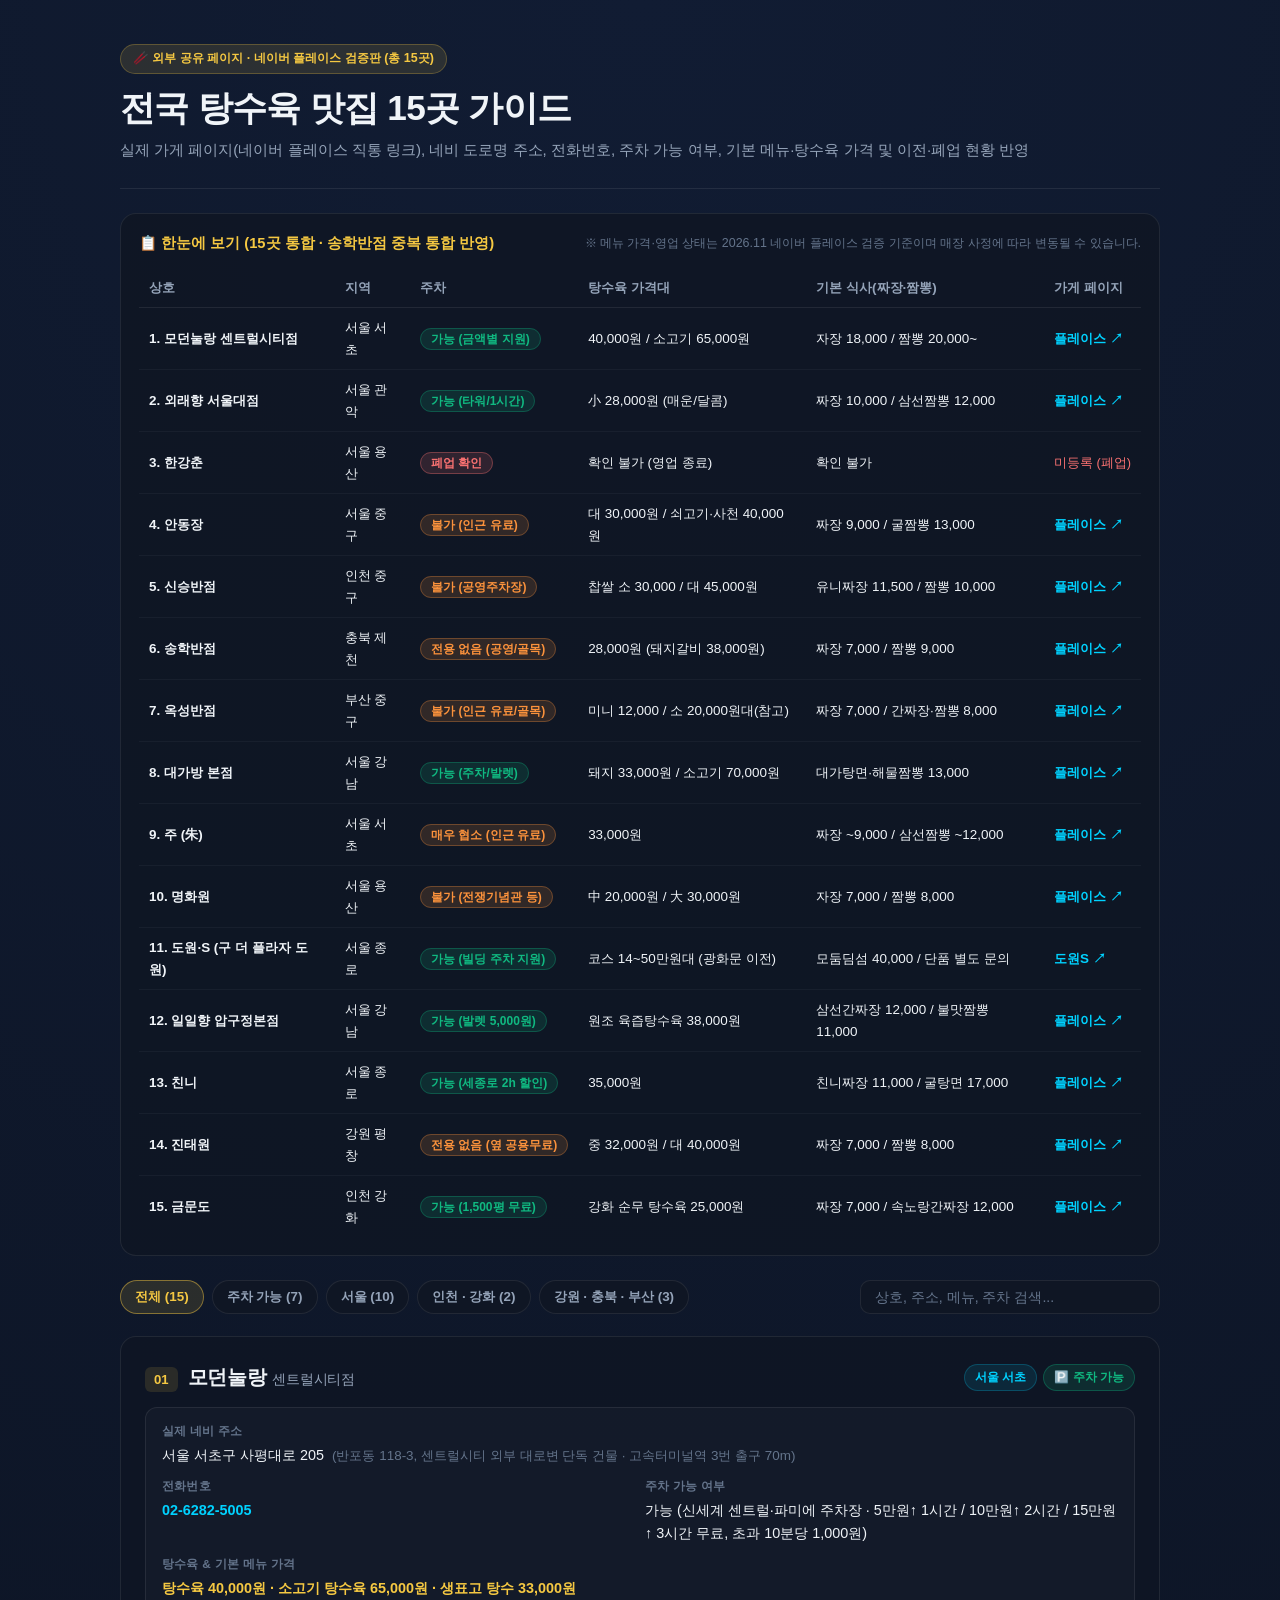
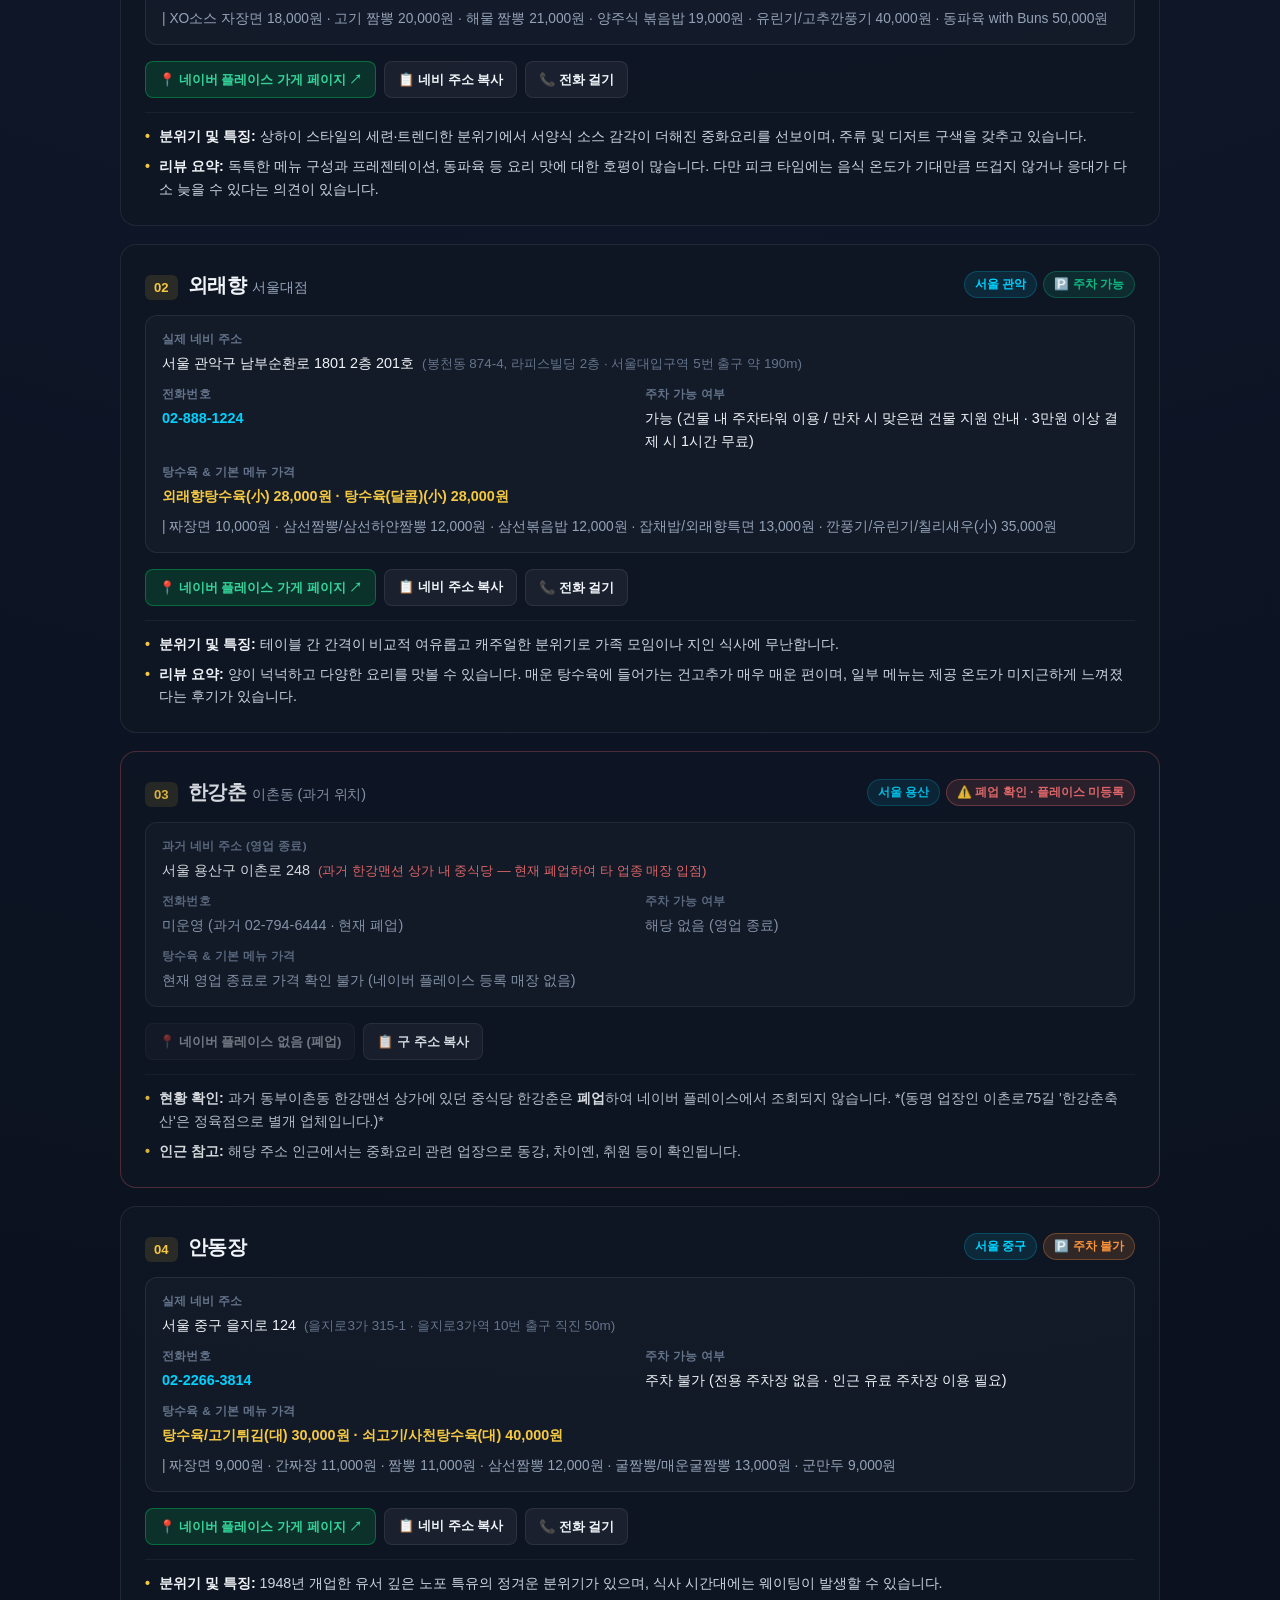
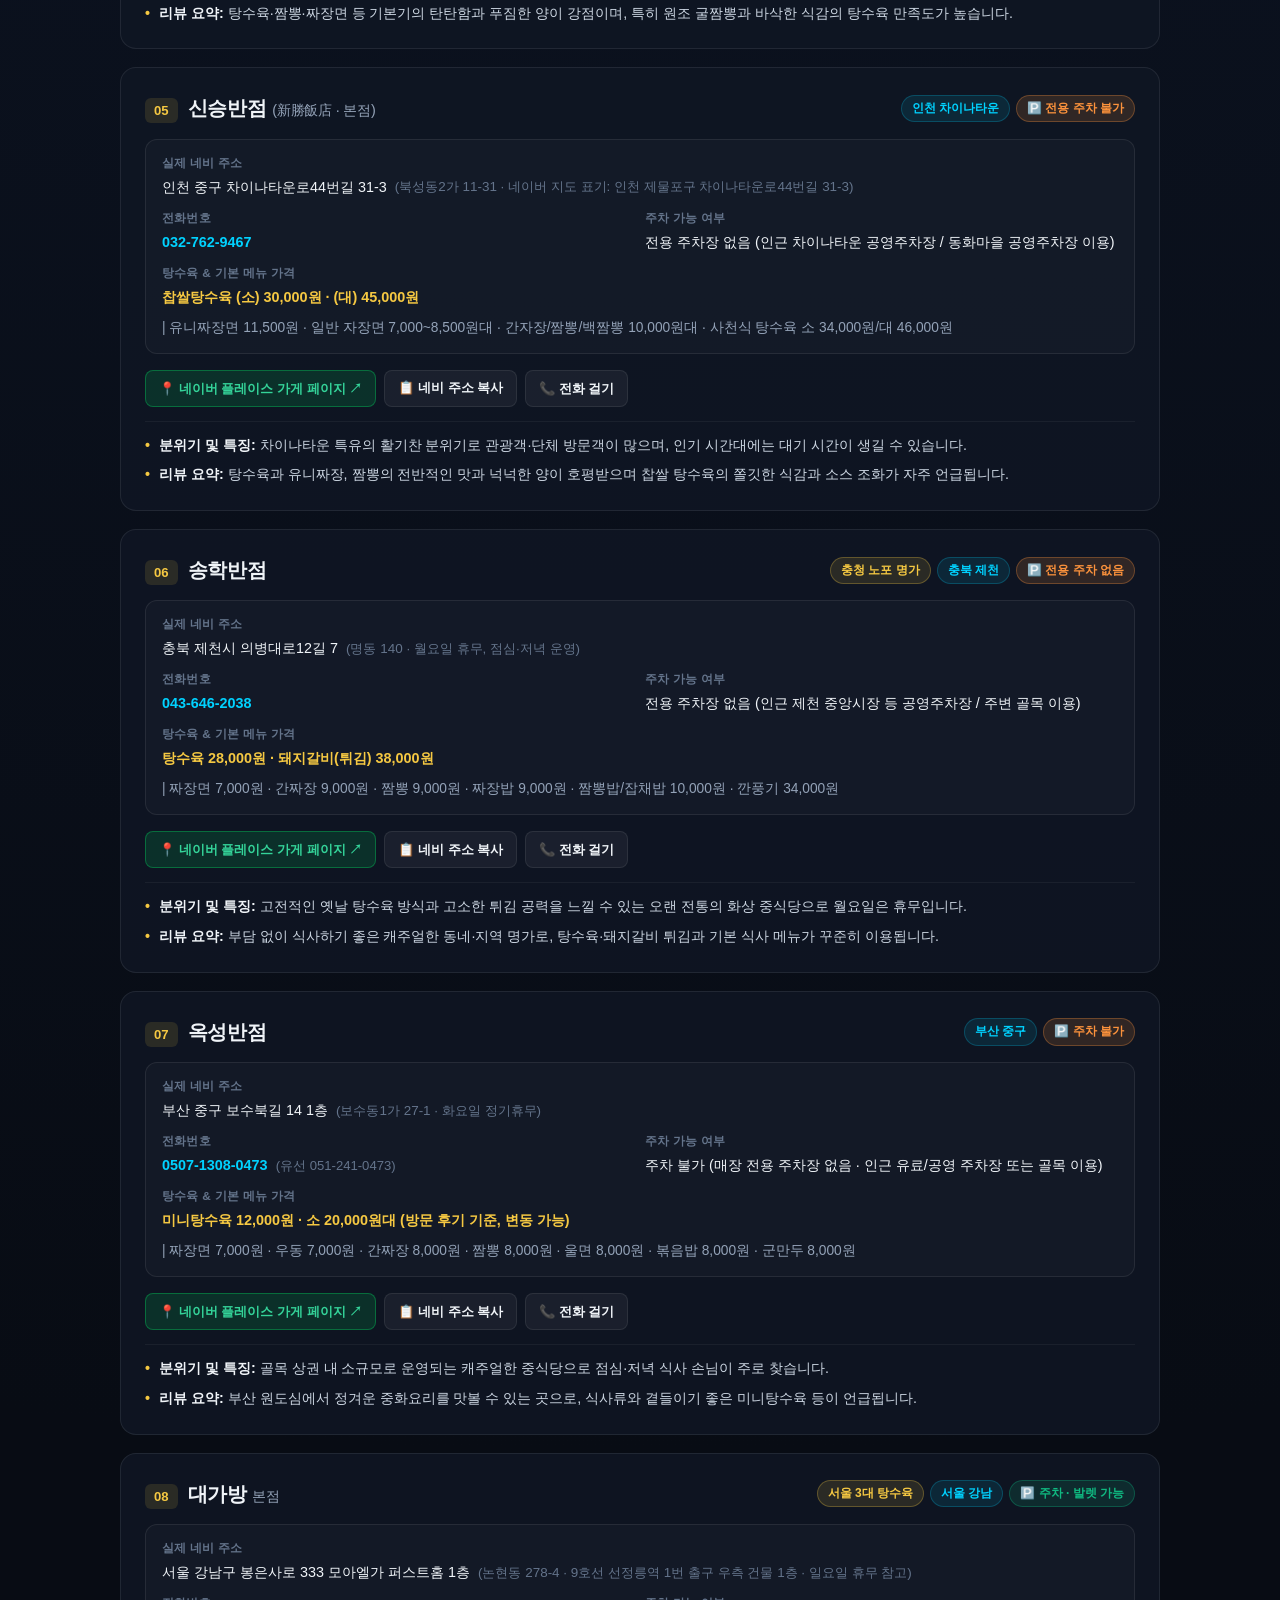
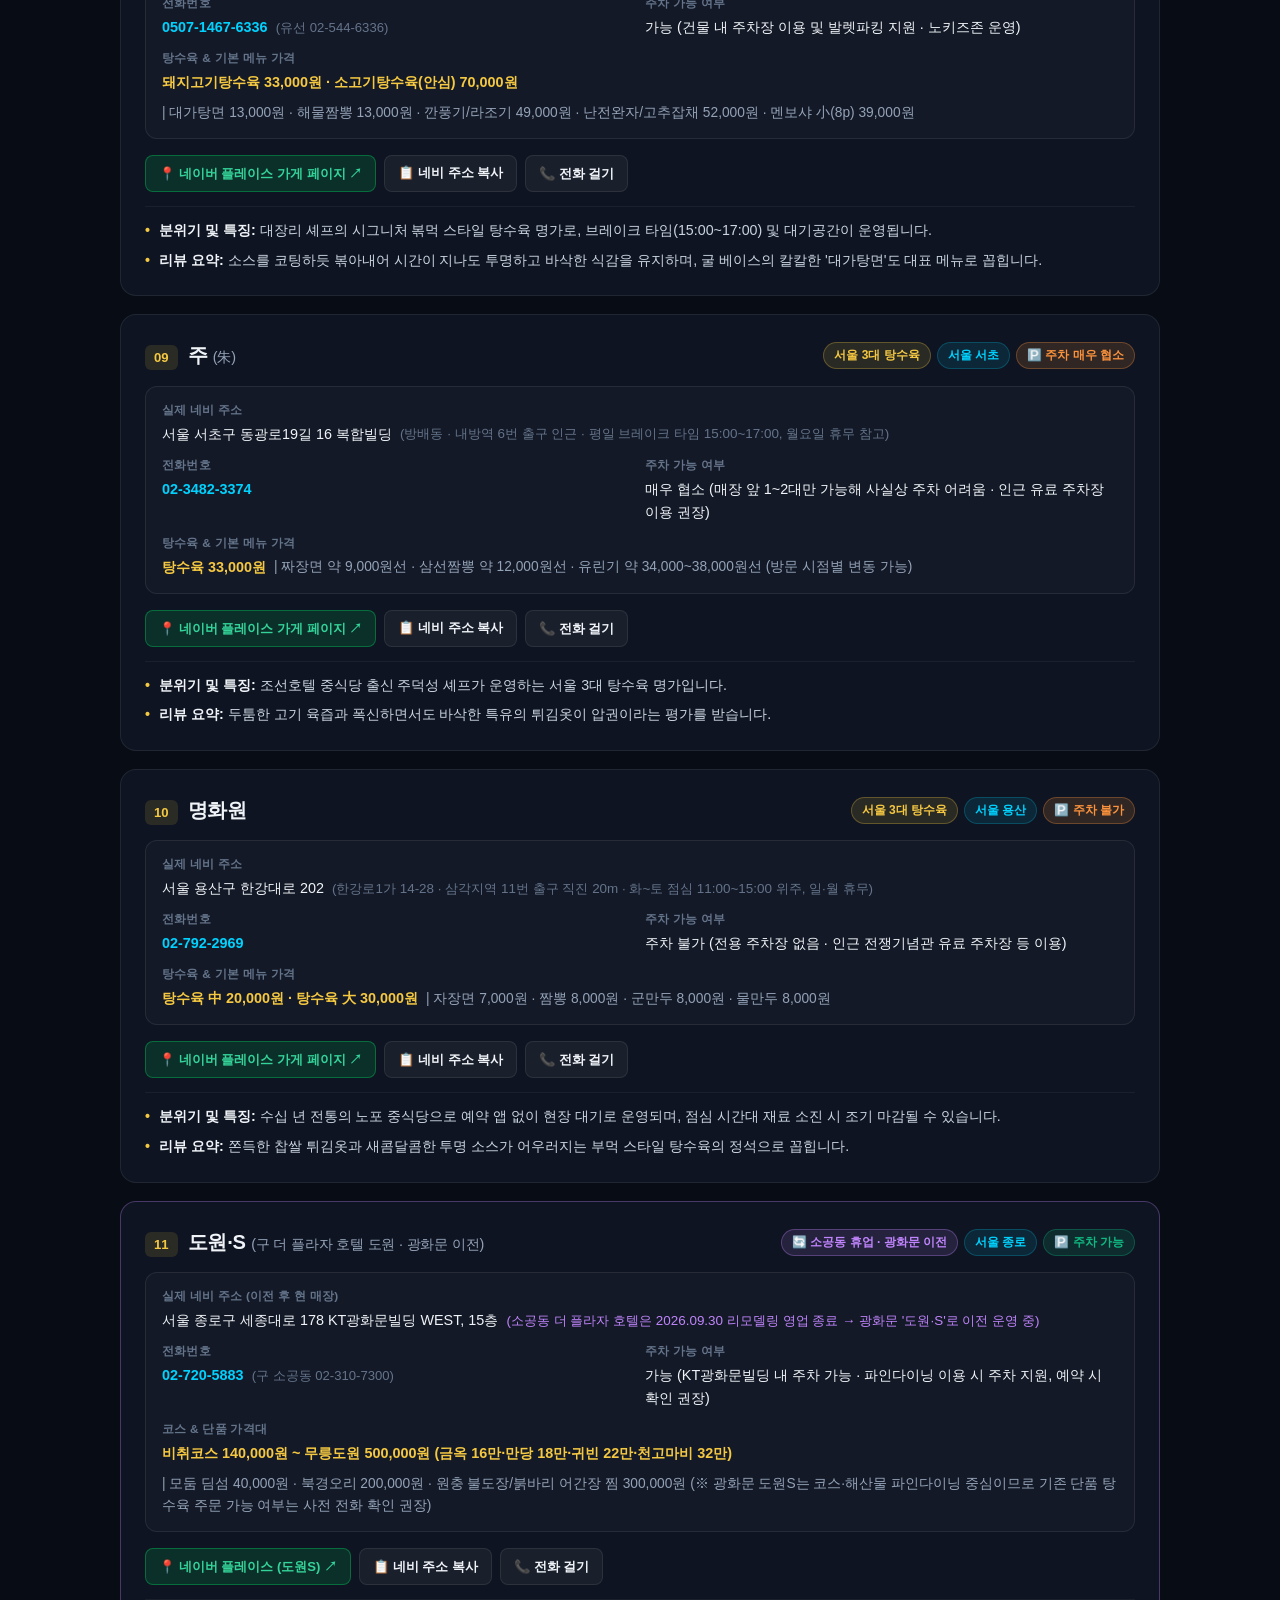
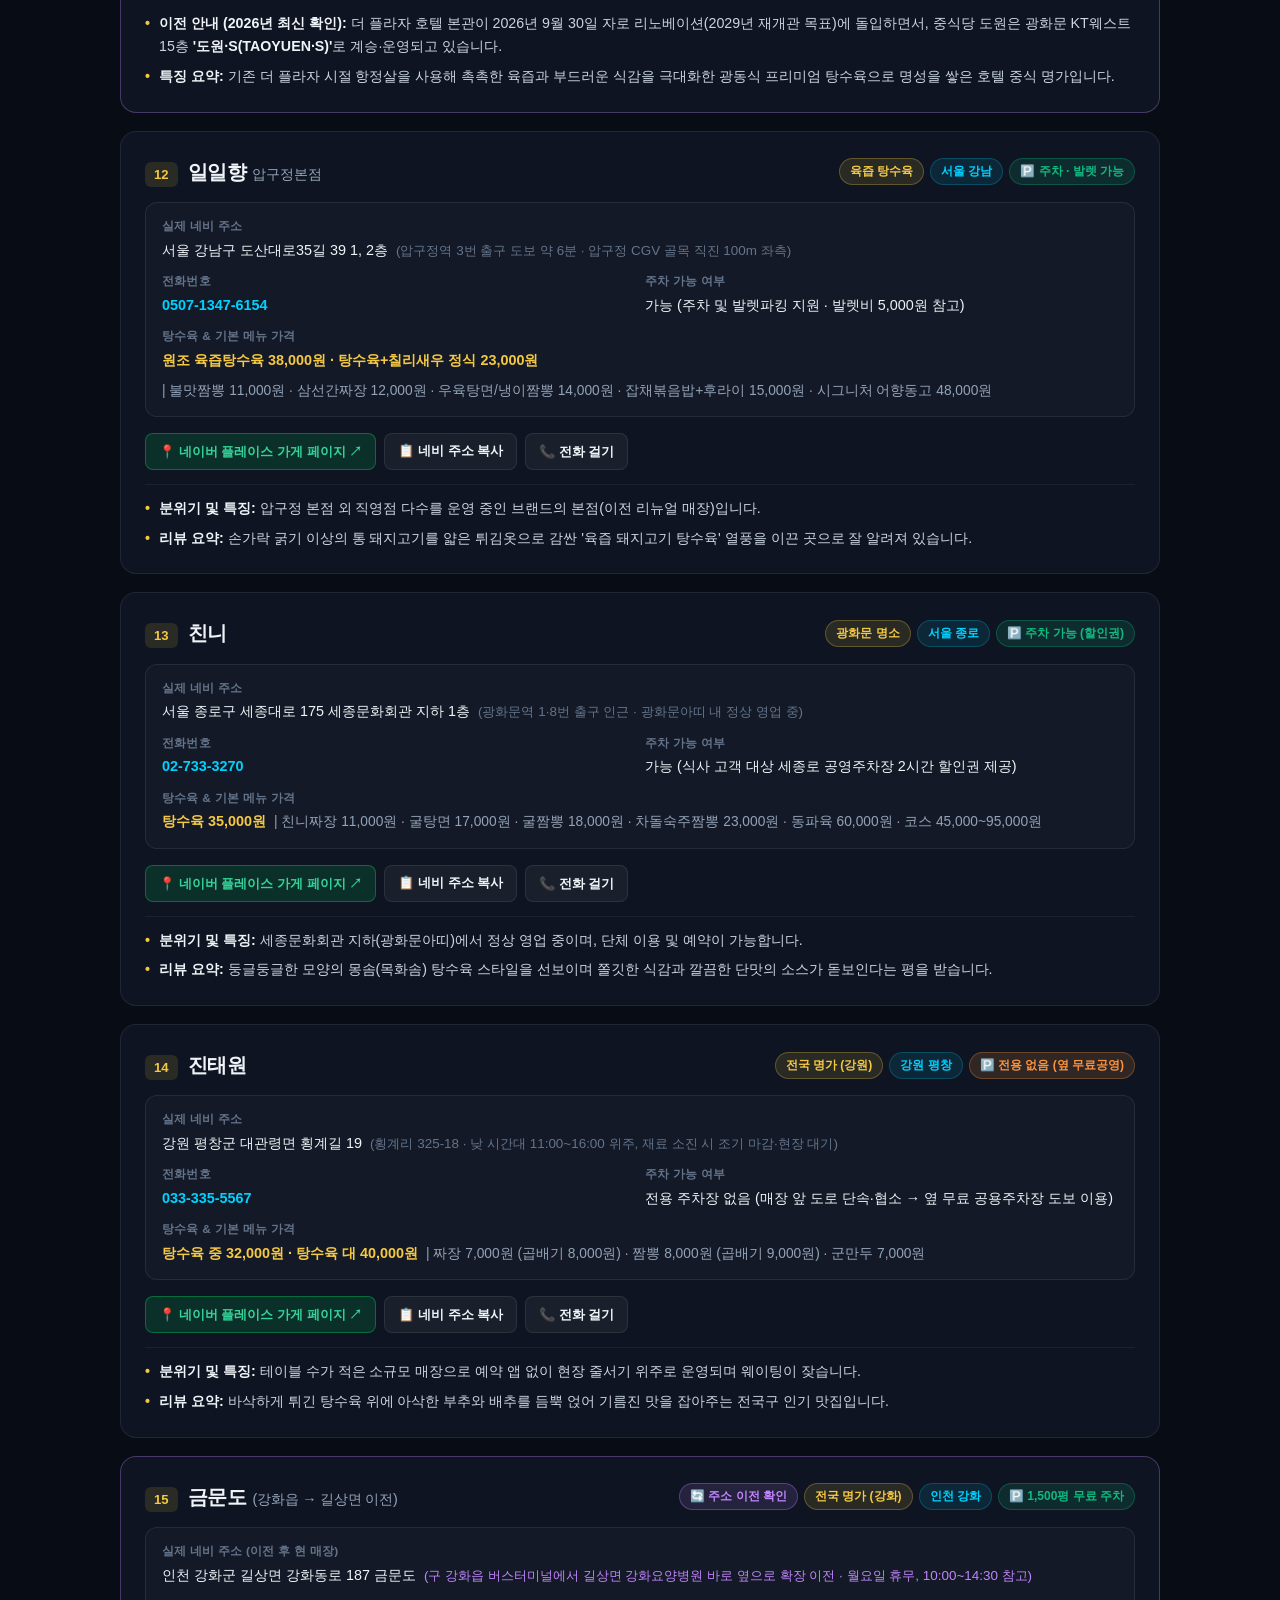
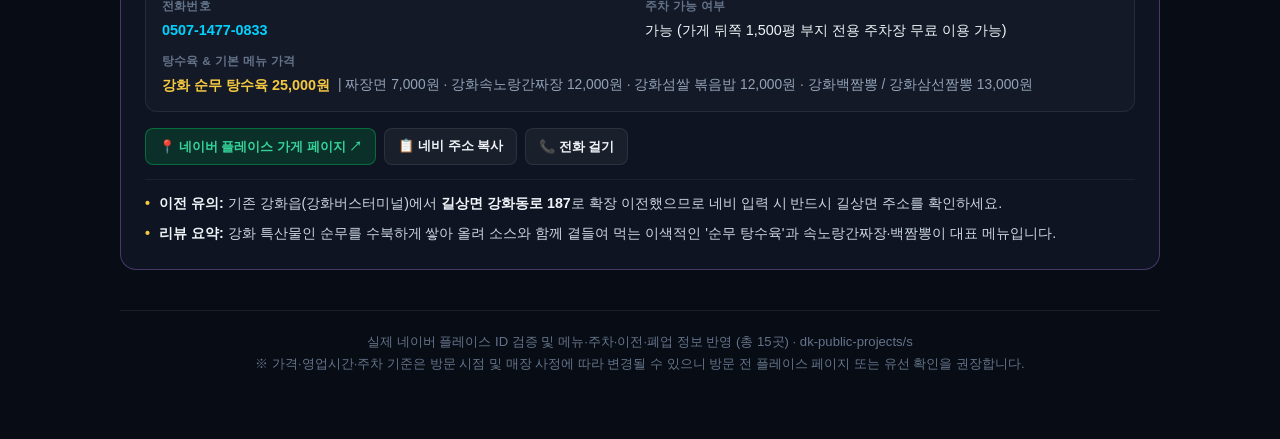
==== commit cd9edf5a: "feat(s): expand tangsuyuk page to 15 verified places with relocation/closure checks" ====
--- a/s/tangsuyuk.html
+++ b/s/tangsuyuk.html
@@ -4,7 +4,7 @@
   <meta charset="UTF-8">
   <meta name="viewport" content="width=device-width, initial-scale=1.0">
   <meta name="robots" content="noindex, nofollow">
-  <title>탕수육 맛집 7곳 가이드 — 플레이스·네비 주소·주차·메뉴 가격</title>
+  <title>탕수육 맛집 15곳 가이드 — 플레이스·네비 주소·주차·메뉴 가격</title>
   <style>
     :root {
       --bg: #080c14;
@@ -26,6 +26,8 @@
       --red-soft: rgba(248, 113, 113, 0.14);
       --amber: #fb923c;
       --amber-soft: rgba(251, 146, 60, 0.14);
+      --purple: #c084fc;
+      --purple-soft: rgba(192, 132, 252, 0.13);
       --radius: 16px;
     }
 
@@ -42,7 +44,7 @@
     }
 
     .container {
-      max-width: 1040px;
+      max-width: 1080px;
       margin: 0 auto;
       padding: 0 20px;
     }
@@ -111,8 +113,8 @@
     table.summary-table {
       width: 100%;
       border-collapse: collapse;
-      font-size: 0.85rem;
-      min-width: 720px;
+      font-size: 0.84rem;
+      min-width: 780px;
     }
 
     .summary-table th {
@@ -125,7 +127,7 @@
     }
 
     .summary-table td {
-      padding: 10px 10px;
+      padding: 9px 10px;
       border-bottom: 1px solid rgba(255, 255, 255, 0.04);
       vertical-align: middle;
     }
@@ -233,6 +235,10 @@
       opacity: 0.88;
     }
 
+    .card.is-moved {
+      border-color: rgba(192, 132, 252, 0.32);
+    }
+
     .card-header {
       display: flex;
       flex-wrap: wrap;
@@ -259,7 +265,7 @@
     }
 
     .card h2 {
-      font-size: 1.28rem;
+      font-size: 1.26rem;
       font-weight: 700;
       letter-spacing: -0.01em;
     }
@@ -278,7 +284,7 @@
     }
 
     .badge {
-      font-size: 0.76rem;
+      font-size: 0.75rem;
       font-weight: 600;
       padding: 3px 10px;
       border-radius: 999px;
@@ -288,6 +294,12 @@
       white-space: nowrap;
     }
 
+    .badge.tag-gold {
+      background: var(--gold-soft);
+      color: var(--gold);
+      border-color: rgba(245, 200, 66, 0.28);
+    }
+
     .badge.park-ok {
       background: var(--green-soft);
       color: var(--green);
@@ -298,6 +310,12 @@
       background: var(--amber-soft);
       color: var(--amber);
       border-color: rgba(251, 146, 60, 0.3);
+    }
+
+    .badge.moved {
+      background: var(--purple-soft);
+      color: var(--purple);
+      border-color: rgba(192, 132, 252, 0.32);
     }
 
     .badge.closed {
@@ -329,7 +347,7 @@
     }
 
     .info-label {
-      font-size: 0.75rem;
+      font-size: 0.74rem;
       font-weight: 700;
       color: var(--text-dim);
       text-transform: uppercase;
@@ -337,7 +355,7 @@
     }
 
     .info-val {
-      font-size: 0.91rem;
+      font-size: 0.9rem;
       color: var(--text);
       font-weight: 500;
       display: flex;
@@ -414,7 +432,7 @@
     }
 
     .details li {
-      font-size: 0.9rem;
+      font-size: 0.89rem;
       color: #cbd5e1;
       padding-left: 14px;
       position: relative;
@@ -484,16 +502,16 @@
 <body>
   <div class="container">
     <header class="hero">
-      <div class="eyebrow">🥢 외부 공유 페이지 · 네이버 플레이스 검증판</div>
-      <h1>탕수육 맛집 7곳 가이드</h1>
-      <p class="subtitle">실제 가게 페이지(네이버 플레이스 직통 링크), 네비 도로명 주소, 전화번호, 주차 가능 여부 및 기본 메뉴·탕수육 가격 정리</p>
+      <div class="eyebrow">🥢 외부 공유 페이지 · 네이버 플레이스 검증판 (총 15곳)</div>
+      <h1>전국 탕수육 맛집 15곳 가이드</h1>
+      <p class="subtitle">실제 가게 페이지(네이버 플레이스 직통 링크), 네비 도로명 주소, 전화번호, 주차 가능 여부, 기본 메뉴·탕수육 가격 및 이전·폐업 현황 반영</p>
     </header>
 
     <!-- 한눈에 보는 요약표 -->
     <section class="summary-wrap" aria-label="한눈에 보는 비교표">
       <div class="summary-title">
-        <span>📋 한눈에 보기</span>
-        <span class="summary-note">※ 메뉴 가격은 네이버 플레이스·최근 방문 정보 기준이며 매장 사정에 따라 변동될 수 있습니다.</span>
+        <span>📋 한눈에 보기 (15곳 통합 · 송학반점 중복 통합 반영)</span>
+        <span class="summary-note">※ 메뉴 가격·영업 상태는 2026.11 네이버 플레이스 검증 기준이며 매장 사정에 따라 변동될 수 있습니다.</span>
       </div>
       <table class="summary-table">
         <thead>
@@ -563,6 +581,70 @@
             <td>짜장 7,000 / 간짜장·짬뽕 8,000</td>
             <td><a class="table-place-link" href="https://map.naver.com/p/entry/place/1067469174" target="_blank" rel="noopener noreferrer">플레이스 ↗</a></td>
           </tr>
+          <tr>
+            <td><a class="row-link" href="#place-8">8. 대가방 본점</a></td>
+            <td>서울 강남</td>
+            <td><span class="badge park-ok">가능 (주차/발렛)</span></td>
+            <td>돼지 33,000원 / 소고기 70,000원</td>
+            <td>대가탕면·해물짬뽕 13,000</td>
+            <td><a class="table-place-link" href="https://map.naver.com/p/entry/place/11839623" target="_blank" rel="noopener noreferrer">플레이스 ↗</a></td>
+          </tr>
+          <tr>
+            <td><a class="row-link" href="#place-9">9. 주 (朱)</a></td>
+            <td>서울 서초</td>
+            <td><span class="badge park-no">매우 협소 (인근 유료)</span></td>
+            <td>33,000원</td>
+            <td>짜장 ~9,000 / 삼선짬뽕 ~12,000</td>
+            <td><a class="table-place-link" href="https://map.naver.com/p/entry/place/13371755" target="_blank" rel="noopener noreferrer">플레이스 ↗</a></td>
+          </tr>
+          <tr>
+            <td><a class="row-link" href="#place-10">10. 명화원</a></td>
+            <td>서울 용산</td>
+            <td><span class="badge park-no">불가 (전쟁기념관 등)</span></td>
+            <td>中 20,000원 / 大 30,000원</td>
+            <td>자장 7,000 / 짬뽕 8,000</td>
+            <td><a class="table-place-link" href="https://map.naver.com/p/entry/place/11679883" target="_blank" rel="noopener noreferrer">플레이스 ↗</a></td>
+          </tr>
+          <tr>
+            <td><a class="row-link" href="#place-11">11. 도원·S (구 더 플라자 도원)</a></td>
+            <td>서울 종로</td>
+            <td><span class="badge park-ok">가능 (빌딩 주차 지원)</span></td>
+            <td>코스 14~50만원대 (광화문 이전)</td>
+            <td>모둠딤섬 40,000 / 단품 별도 문의</td>
+            <td><a class="table-place-link" href="https://map.naver.com/p/entry/place/2077704429" target="_blank" rel="noopener noreferrer">도원S ↗</a></td>
+          </tr>
+          <tr>
+            <td><a class="row-link" href="#place-12">12. 일일향 압구정본점</a></td>
+            <td>서울 강남</td>
+            <td><span class="badge park-ok">가능 (발렛 5,000원)</span></td>
+            <td>원조 육즙탕수육 38,000원</td>
+            <td>삼선간짜장 12,000 / 불맛짬뽕 11,000</td>
+            <td><a class="table-place-link" href="https://map.naver.com/p/entry/place/11707317" target="_blank" rel="noopener noreferrer">플레이스 ↗</a></td>
+          </tr>
+          <tr>
+            <td><a class="row-link" href="#place-13">13. 친니</a></td>
+            <td>서울 종로</td>
+            <td><span class="badge park-ok">가능 (세종로 2h 할인)</span></td>
+            <td>35,000원</td>
+            <td>친니짜장 11,000 / 굴탕면 17,000</td>
+            <td><a class="table-place-link" href="https://map.naver.com/p/entry/place/36523570" target="_blank" rel="noopener noreferrer">플레이스 ↗</a></td>
+          </tr>
+          <tr>
+            <td><a class="row-link" href="#place-14">14. 진태원</a></td>
+            <td>강원 평창</td>
+            <td><span class="badge park-no">전용 없음 (옆 공용무료)</span></td>
+            <td>중 32,000원 / 대 40,000원</td>
+            <td>짜장 7,000 / 짬뽕 8,000</td>
+            <td><a class="table-place-link" href="https://map.naver.com/p/entry/place/11845634" target="_blank" rel="noopener noreferrer">플레이스 ↗</a></td>
+          </tr>
+          <tr>
+            <td><a class="row-link" href="#place-15">15. 금문도</a></td>
+            <td>인천 강화</td>
+            <td><span class="badge park-ok">가능 (1,500평 무료)</span></td>
+            <td>강화 순무 탕수육 25,000원</td>
+            <td>짜장 7,000 / 속노랑간짜장 12,000</td>
+            <td><a class="table-place-link" href="https://map.naver.com/p/entry/place/19714755" target="_blank" rel="noopener noreferrer">플레이스 ↗</a></td>
+          </tr>
         </tbody>
       </table>
     </section>
@@ -570,11 +652,11 @@
     <!-- 필터 및 검색 -->
     <section class="controls" aria-label="필터 및 검색">
       <div class="filter-pills" role="tablist">
-        <button class="pill active" data-filter="all" type="button">전체 (7)</button>
-        <button class="pill" data-filter="park-ok" type="button">주차 가능 (2)</button>
-        <button class="pill" data-filter="seoul" type="button">서울 (4)</button>
-        <button class="pill" data-filter="incheon" type="button">인천 (1)</button>
-        <button class="pill" data-filter="etc" type="button">충북 · 부산 (2)</button>
+        <button class="pill active" data-filter="all" type="button">전체 (15)</button>
+        <button class="pill" data-filter="park-ok" type="button">주차 가능 (7)</button>
+        <button class="pill" data-filter="seoul" type="button">서울 (10)</button>
+        <button class="pill" data-filter="incheon" type="button">인천 · 강화 (2)</button>
+        <button class="pill" data-filter="etc" type="button">강원 · 충북 · 부산 (3)</button>
       </div>
       <div class="search-box">
         <input id="searchInput" type="search" placeholder="상호, 주소, 메뉴, 주차 검색..." aria-label="맛집 검색">
@@ -594,7 +676,6 @@
             <span class="badge park-ok">🅿️ 주차 가능</span>
           </div>
         </div>
-
         <div class="info-grid">
           <div class="info-item full">
             <span class="info-label">실제 네비 주소</span>
@@ -619,13 +700,11 @@
             </div>
           </div>
         </div>
-
         <div class="action-bar">
           <a class="btn btn-naver" href="https://map.naver.com/p/entry/place/37086581" target="_blank" rel="noopener noreferrer">📍 네이버 플레이스 가게 페이지 ↗</a>
           <button class="btn copy-btn" type="button" data-copy="서울 서초구 사평대로 205">📋 네비 주소 복사</button>
           <a class="btn" href="tel:02-6282-5005">📞 전화 걸기</a>
         </div>
-
         <ul class="details">
           <li><strong>분위기 및 특징:</strong> 상하이 스타일의 세련·트렌디한 분위기에서 서양식 소스 감각이 더해진 중화요리를 선보이며, 주류 및 디저트 구색을 갖추고 있습니다.</li>
           <li><strong>리뷰 요약:</strong> 독특한 메뉴 구성과 프레젠테이션, 동파육 등 요리 맛에 대한 호평이 많습니다. 다만 피크 타임에는 음식 온도가 기대만큼 뜨겁지 않거나 응대가 다소 늦을 수 있다는 의견이 있습니다.</li>
@@ -644,7 +723,6 @@
             <span class="badge park-ok">🅿️ 주차 가능</span>
           </div>
         </div>
-
         <div class="info-grid">
           <div class="info-item full">
             <span class="info-label">실제 네비 주소</span>
@@ -669,13 +747,11 @@
             </div>
           </div>
         </div>
-
         <div class="action-bar">
           <a class="btn btn-naver" href="https://map.naver.com/p/entry/place/37770452" target="_blank" rel="noopener noreferrer">📍 네이버 플레이스 가게 페이지 ↗</a>
           <button class="btn copy-btn" type="button" data-copy="서울 관악구 남부순환로 1801">📋 네비 주소 복사</button>
           <a class="btn" href="tel:02-888-1224">📞 전화 걸기</a>
         </div>
-
         <ul class="details">
           <li><strong>분위기 및 특징:</strong> 테이블 간 간격이 비교적 여유롭고 캐주얼한 분위기로 가족 모임이나 지인 식사에 무난합니다.</li>
           <li><strong>리뷰 요약:</strong> 양이 넉넉하고 다양한 요리를 맛볼 수 있습니다. 매운 탕수육에 들어가는 건고추가 매우 매운 편이며, 일부 메뉴는 제공 온도가 미지근하게 느껴졌다는 후기가 있습니다.</li>
@@ -694,7 +770,6 @@
             <span class="badge closed">⚠️ 폐업 확인 · 플레이스 미등록</span>
           </div>
         </div>
-
         <div class="info-grid">
           <div class="info-item full">
             <span class="info-label">과거 네비 주소 (영업 종료)</span>
@@ -716,12 +791,10 @@
             <div class="info-val" style="color:var(--text-muted);">현재 영업 종료로 가격 확인 불가 (네이버 플레이스 등록 매장 없음)</div>
           </div>
         </div>
-
         <div class="action-bar">
           <span class="btn btn-disabled">📍 네이버 플레이스 없음 (폐업)</span>
           <button class="btn copy-btn" type="button" data-copy="서울 용산구 이촌로 248">📋 구 주소 복사</button>
         </div>
-
         <ul class="details">
           <li><strong>현황 확인:</strong> 과거 동부이촌동 한강맨션 상가에 있던 중식당 한강춘은 <strong>폐업</strong>하여 네이버 플레이스에서 조회되지 않습니다. *(동명 업장인 이촌로75길 '한강춘축산'은 정육점으로 별개 업체입니다.)*</li>
           <li><strong>인근 참고:</strong> 해당 주소 인근에서는 중화요리 관련 업장으로 동강, 차이옌, 취원 등이 확인됩니다.</li>
@@ -740,7 +813,6 @@
             <span class="badge park-no">🅿️ 주차 불가</span>
           </div>
         </div>
-
         <div class="info-grid">
           <div class="info-item full">
             <span class="info-label">실제 네비 주소</span>
@@ -765,13 +837,11 @@
             </div>
           </div>
         </div>
-
         <div class="action-bar">
           <a class="btn btn-naver" href="https://map.naver.com/p/entry/place/11677524" target="_blank" rel="noopener noreferrer">📍 네이버 플레이스 가게 페이지 ↗</a>
           <button class="btn copy-btn" type="button" data-copy="서울 중구 을지로 124">📋 네비 주소 복사</button>
           <a class="btn" href="tel:02-2266-3814">📞 전화 걸기</a>
         </div>
-
         <ul class="details">
           <li><strong>분위기 및 특징:</strong> 1948년 개업한 유서 깊은 노포 특유의 정겨운 분위기가 있으며, 식사 시간대에는 웨이팅이 발생할 수 있습니다.</li>
           <li><strong>리뷰 요약:</strong> 탕수육·짬뽕·짜장면 등 기본기의 탄탄함과 푸짐한 양이 강점이며, 특히 원조 굴짬뽕과 바삭한 식감의 탕수육 만족도가 높습니다.</li>
@@ -790,7 +860,6 @@
             <span class="badge park-no">🅿️ 전용 주차 불가</span>
           </div>
         </div>
-
         <div class="info-grid">
           <div class="info-item full">
             <span class="info-label">실제 네비 주소</span>
@@ -815,32 +884,30 @@
             </div>
           </div>
         </div>
-
         <div class="action-bar">
           <a class="btn btn-naver" href="https://map.naver.com/p/entry/place/11887658" target="_blank" rel="noopener noreferrer">📍 네이버 플레이스 가게 페이지 ↗</a>
           <button class="btn copy-btn" type="button" data-copy="인천 중구 차이나타운로44번길 31-3">📋 네비 주소 복사</button>
           <a class="btn" href="tel:032-762-9467">📞 전화 걸기</a>
         </div>
-
         <ul class="details">
           <li><strong>분위기 및 특징:</strong> 차이나타운 특유의 활기찬 분위기로 관광객·단체 방문객이 많으며, 인기 시간대에는 대기 시간이 생길 수 있습니다.</li>
           <li><strong>리뷰 요약:</strong> 탕수육과 유니짜장, 짬뽕의 전반적인 맛과 넉넉한 양이 호평받으며 찹쌀 탕수육의 쫄깃한 식감과 소스 조화가 자주 언급됩니다.</li>
         </ul>
       </article>
 
-      <!-- 6. 송학반점 -->
-      <article id="place-6" class="card" data-region="etc" data-parking="no" data-search="송학반점 충북 제천시 의병대로12길 7 043-646-2038 공영주차장 28000 돼지갈비 38000 짜장면 7000">
+      <!-- 6. 송학반점 (기존+추가 통합) -->
+      <article id="place-6" class="card" data-region="etc" data-parking="no" data-search="송학반점 충북 제천시 의병대로12길 7 043-646-2038 공영주차장 28000 돼지갈비 38000 짜장면 7000 충청 노포 명가">
         <div class="card-header">
           <div class="title-group">
             <span class="num">06</span>
             <h2>송학반점</h2>
           </div>
           <div class="badges">
+            <span class="badge tag-gold">충청 노포 명가</span>
             <span class="badge">충북 제천</span>
             <span class="badge park-no">🅿️ 전용 주차 없음</span>
           </div>
         </div>
-
         <div class="info-grid">
           <div class="info-item full">
             <span class="info-label">실제 네비 주소</span>
@@ -865,16 +932,14 @@
             </div>
           </div>
         </div>
-
         <div class="action-bar">
           <a class="btn btn-naver" href="https://map.naver.com/p/entry/place/17599335" target="_blank" rel="noopener noreferrer">📍 네이버 플레이스 가게 페이지 ↗</a>
           <button class="btn copy-btn" type="button" data-copy="충북 제천시 의병대로12길 7">📋 네비 주소 복사</button>
           <a class="btn" href="tel:043-646-2038">📞 전화 걸기</a>
         </div>
-
         <ul class="details">
-          <li><strong>분위기 및 특징:</strong> 부담 없이 식사하기 좋은 캐주얼한 분위기의 지역 중식당으로 월요일은 휴무입니다.</li>
-          <li><strong>리뷰 요약:</strong> 지역 방문객들이 찾는 동네 중식당으로, 별도의 상세 후기 텍스트는 많지 않으나 식사 메뉴와 튀김류 위주로 이용됩니다.</li>
+          <li><strong>분위기 및 특징:</strong> 고전적인 옛날 탕수육 방식과 고소한 튀김 공력을 느낄 수 있는 오랜 전통의 화상 중식당으로 월요일은 휴무입니다.</li>
+          <li><strong>리뷰 요약:</strong> 부담 없이 식사하기 좋은 캐주얼한 동네·지역 명가로, 탕수육·돼지갈비 튀김과 기본 식사 메뉴가 꾸준히 이용됩니다.</li>
         </ul>
       </article>
 
@@ -890,7 +955,6 @@
             <span class="badge park-no">🅿️ 주차 불가</span>
           </div>
         </div>
-
         <div class="info-grid">
           <div class="info-item full">
             <span class="info-label">실제 네비 주소</span>
@@ -918,18 +982,407 @@
             </div>
           </div>
         </div>
-
         <div class="action-bar">
           <a class="btn btn-naver" href="https://map.naver.com/p/entry/place/1067469174" target="_blank" rel="noopener noreferrer">📍 네이버 플레이스 가게 페이지 ↗</a>
           <button class="btn copy-btn" type="button" data-copy="부산 중구 보수북길 14">📋 네비 주소 복사</button>
           <a class="btn" href="tel:0507-1308-0473">📞 전화 걸기</a>
         </div>
-
         <ul class="details">
           <li><strong>분위기 및 특징:</strong> 골목 상권 내 소규모로 운영되는 캐주얼한 중식당으로 점심·저녁 식사 손님이 주로 찾습니다.</li>
           <li><strong>리뷰 요약:</strong> 부산 원도심에서 정겨운 중화요리를 맛볼 수 있는 곳으로, 식사류와 곁들이기 좋은 미니탕수육 등이 언급됩니다.</li>
         </ul>
       </article>
+
+      <!-- 8. 대가방 본점 -->
+      <article id="place-8" class="card" data-region="seoul" data-parking="yes" data-search="대가방 본점 서울 강남구 봉은사로 333 논현동 선정릉역 주차가능 발렛파킹 0507-1467-6336 02-544-6336 33000 70000 대가탕면 서울 3대 탕수육">
+        <div class="card-header">
+          <div class="title-group">
+            <span class="num">08</span>
+            <h2>대가방 <span class="subname">본점</span></h2>
+          </div>
+          <div class="badges">
+            <span class="badge tag-gold">서울 3대 탕수육</span>
+            <span class="badge">서울 강남</span>
+            <span class="badge park-ok">🅿️ 주차 · 발렛 가능</span>
+          </div>
+        </div>
+        <div class="info-grid">
+          <div class="info-item full">
+            <span class="info-label">실제 네비 주소</span>
+            <div class="info-val">
+              <span>서울 강남구 봉은사로 333 모아엘가 퍼스트홈 1층</span>
+              <span style="color:var(--text-dim);font-size:0.84rem;">(논현동 278-4 · 9호선 선정릉역 1번 출구 우측 건물 1층 · 일요일 휴무 참고)</span>
+            </div>
+          </div>
+          <div class="info-item">
+            <span class="info-label">전화번호</span>
+            <div class="info-val">
+              <a class="tel-link" href="tel:0507-1467-6336">0507-1467-6336</a>
+              <span style="color:var(--text-dim);font-size:0.82rem;">(유선 02-544-6336)</span>
+            </div>
+          </div>
+          <div class="info-item">
+            <span class="info-label">주차 가능 여부</span>
+            <div class="info-val">가능 (건물 내 주차장 이용 및 발렛파킹 지원 · 노키즈존 운영)</div>
+          </div>
+          <div class="info-item full">
+            <span class="info-label">탕수육 &amp; 기본 메뉴 가격</span>
+            <div class="info-val">
+              <span class="price-highlight">돼지고기탕수육 33,000원 · 소고기탕수육(안심) 70,000원</span>
+              <span style="color:var(--text-muted);font-size:0.86rem;">| 대가탕면 13,000원 · 해물짬뽕 13,000원 · 깐풍기/라조기 49,000원 · 난전완자/고추잡채 52,000원 · 멘보샤 小(8p) 39,000원</span>
+            </div>
+          </div>
+        </div>
+        <div class="action-bar">
+          <a class="btn btn-naver" href="https://map.naver.com/p/entry/place/11839623" target="_blank" rel="noopener noreferrer">📍 네이버 플레이스 가게 페이지 ↗</a>
+          <button class="btn copy-btn" type="button" data-copy="서울 강남구 봉은사로 333">📋 네비 주소 복사</button>
+          <a class="btn" href="tel:0507-1467-6336">📞 전화 걸기</a>
+        </div>
+        <ul class="details">
+          <li><strong>분위기 및 특징:</strong> 대장리 셰프의 시그니처 볶먹 스타일 탕수육 명가로, 브레이크 타임(15:00~17:00) 및 대기공간이 운영됩니다.</li>
+          <li><strong>리뷰 요약:</strong> 소스를 코팅하듯 볶아내어 시간이 지나도 투명하고 바삭한 식감을 유지하며, 굴 베이스의 칼칼한 '대가탕면'도 대표 메뉴로 꼽힙니다.</li>
+        </ul>
+      </article>
+
+      <!-- 9. 주 (朱) -->
+      <article id="place-9" class="card" data-region="seoul" data-parking="no" data-search="주 朱 서울 서초구 동광로19길 16 방배동 내방역 02-3482-3374 주차 협소 33000 서울 3대 탕수육 주덕성">
+        <div class="card-header">
+          <div class="title-group">
+            <span class="num">09</span>
+            <h2>주 <span class="subname">(朱)</span></h2>
+          </div>
+          <div class="badges">
+            <span class="badge tag-gold">서울 3대 탕수육</span>
+            <span class="badge">서울 서초</span>
+            <span class="badge park-no">🅿️ 주차 매우 협소</span>
+          </div>
+        </div>
+        <div class="info-grid">
+          <div class="info-item full">
+            <span class="info-label">실제 네비 주소</span>
+            <div class="info-val">
+              <span>서울 서초구 동광로19길 16 복합빌딩</span>
+              <span style="color:var(--text-dim);font-size:0.84rem;">(방배동 · 내방역 6번 출구 인근 · 평일 브레이크 타임 15:00~17:00, 월요일 휴무 참고)</span>
+            </div>
+          </div>
+          <div class="info-item">
+            <span class="info-label">전화번호</span>
+            <div class="info-val"><a class="tel-link" href="tel:02-3482-3374">02-3482-3374</a></div>
+          </div>
+          <div class="info-item">
+            <span class="info-label">주차 가능 여부</span>
+            <div class="info-val">매우 협소 (매장 앞 1~2대만 가능해 사실상 주차 어려움 · 인근 유료 주차장 이용 권장)</div>
+          </div>
+          <div class="info-item full">
+            <span class="info-label">탕수육 &amp; 기본 메뉴 가격</span>
+            <div class="info-val">
+              <span class="price-highlight">탕수육 33,000원</span>
+              <span style="color:var(--text-muted);font-size:0.86rem;">| 짜장면 약 9,000원선 · 삼선짬뽕 약 12,000원선 · 유린기 약 34,000~38,000원선 (방문 시점별 변동 가능)</span>
+            </div>
+          </div>
+        </div>
+        <div class="action-bar">
+          <a class="btn btn-naver" href="https://map.naver.com/p/entry/place/13371755" target="_blank" rel="noopener noreferrer">📍 네이버 플레이스 가게 페이지 ↗</a>
+          <button class="btn copy-btn" type="button" data-copy="서울 서초구 동광로19길 16">📋 네비 주소 복사</button>
+          <a class="btn" href="tel:02-3482-3374">📞 전화 걸기</a>
+        </div>
+        <ul class="details">
+          <li><strong>분위기 및 특징:</strong> 조선호텔 중식당 출신 주덕성 셰프가 운영하는 서울 3대 탕수육 명가입니다.</li>
+          <li><strong>리뷰 요약:</strong> 두툼한 고기 육즙과 폭신하면서도 바삭한 특유의 튀김옷이 압권이라는 평가를 받습니다.</li>
+        </ul>
+      </article>
+
+      <!-- 10. 명화원 -->
+      <article id="place-10" class="card" data-region="seoul" data-parking="no" data-search="명화원 서울 용산구 한강대로 202 삼각지 02-792-2969 주차불가 전쟁기념관 20000 30000 자장면 7000 짬뽕 8000 서울 3대 탕수육">
+        <div class="card-header">
+          <div class="title-group">
+            <span class="num">10</span>
+            <h2>명화원</h2>
+          </div>
+          <div class="badges">
+            <span class="badge tag-gold">서울 3대 탕수육</span>
+            <span class="badge">서울 용산</span>
+            <span class="badge park-no">🅿️ 주차 불가</span>
+          </div>
+        </div>
+        <div class="info-grid">
+          <div class="info-item full">
+            <span class="info-label">실제 네비 주소</span>
+            <div class="info-val">
+              <span>서울 용산구 한강대로 202</span>
+              <span style="color:var(--text-dim);font-size:0.84rem;">(한강로1가 14-28 · 삼각지역 11번 출구 직진 20m · 화~토 점심 11:00~15:00 위주, 일·월 휴무)</span>
+            </div>
+          </div>
+          <div class="info-item">
+            <span class="info-label">전화번호</span>
+            <div class="info-val"><a class="tel-link" href="tel:02-792-2969">02-792-2969</a></div>
+          </div>
+          <div class="info-item">
+            <span class="info-label">주차 가능 여부</span>
+            <div class="info-val">주차 불가 (전용 주차장 없음 · 인근 전쟁기념관 유료 주차장 등 이용)</div>
+          </div>
+          <div class="info-item full">
+            <span class="info-label">탕수육 &amp; 기본 메뉴 가격</span>
+            <div class="info-val">
+              <span class="price-highlight">탕수육 中 20,000원 · 탕수육 大 30,000원</span>
+              <span style="color:var(--text-muted);font-size:0.86rem;">| 자장면 7,000원 · 짬뽕 8,000원 · 군만두 8,000원 · 물만두 8,000원</span>
+            </div>
+          </div>
+        </div>
+        <div class="action-bar">
+          <a class="btn btn-naver" href="https://map.naver.com/p/entry/place/11679883" target="_blank" rel="noopener noreferrer">📍 네이버 플레이스 가게 페이지 ↗</a>
+          <button class="btn copy-btn" type="button" data-copy="서울 용산구 한강대로 202">📋 네비 주소 복사</button>
+          <a class="btn" href="tel:02-792-2969">📞 전화 걸기</a>
+        </div>
+        <ul class="details">
+          <li><strong>분위기 및 특징:</strong> 수십 년 전통의 노포 중식당으로 예약 앱 없이 현장 대기로 운영되며, 점심 시간대 재료 소진 시 조기 마감될 수 있습니다.</li>
+          <li><strong>리뷰 요약:</strong> 쫀득한 찹쌀 튀김옷과 새콤달콤한 투명 소스가 어우러지는 부먹 스타일 탕수육의 정석으로 꼽힙니다.</li>
+        </ul>
+      </article>
+
+      <!-- 11. 도원 (구 더 플라자 -> 광화문 도원S 이전) -->
+      <article id="place-11" class="card is-moved" data-region="seoul" data-parking="yes" data-search="도원 도원S 더플라자 호텔 소공동 광화문 세종대로 178 KT광화문빌딩 02-720-5883 주차가능 항정살 탕수육 이전">
+        <div class="card-header">
+          <div class="title-group">
+            <span class="num">11</span>
+            <h2>도원·S <span class="subname">(구 더 플라자 호텔 도원 · 광화문 이전)</span></h2>
+          </div>
+          <div class="badges">
+            <span class="badge moved">🔄 소공동 휴업 · 광화문 이전</span>
+            <span class="badge">서울 종로</span>
+            <span class="badge park-ok">🅿️ 주차 가능</span>
+          </div>
+        </div>
+        <div class="info-grid">
+          <div class="info-item full">
+            <span class="info-label">실제 네비 주소 (이전 후 현 매장)</span>
+            <div class="info-val">
+              <span>서울 종로구 세종대로 178 KT광화문빌딩 WEST, 15층</span>
+              <span style="color:var(--purple);font-size:0.84rem;">(소공동 더 플라자 호텔은 2026.09.30 리모델링 영업 종료 → 광화문 '도원·S'로 이전 운영 중)</span>
+            </div>
+          </div>
+          <div class="info-item">
+            <span class="info-label">전화번호</span>
+            <div class="info-val">
+              <a class="tel-link" href="tel:02-720-5883">02-720-5883</a>
+              <span style="color:var(--text-dim);font-size:0.82rem;">(구 소공동 02-310-7300)</span>
+            </div>
+          </div>
+          <div class="info-item">
+            <span class="info-label">주차 가능 여부</span>
+            <div class="info-val">가능 (KT광화문빌딩 내 주차 가능 · 파인다이닝 이용 시 주차 지원, 예약 시 확인 권장)</div>
+          </div>
+          <div class="info-item full">
+            <span class="info-label">코스 &amp; 단품 가격대</span>
+            <div class="info-val">
+              <span class="price-highlight">비취코스 140,000원 ~ 무릉도원 500,000원 (금옥 16만·만당 18만·귀빈 22만·천고마비 32만)</span>
+              <span style="color:var(--text-muted);font-size:0.86rem;">| 모둠 딤섬 40,000원 · 북경오리 200,000원 · 원충 불도장/붉바리 어간장 찜 300,000원 (※ 광화문 도원S는 코스·해산물 파인다이닝 중심이므로 기존 단품 탕수육 주문 가능 여부는 사전 전화 확인 권장)</span>
+            </div>
+          </div>
+        </div>
+        <div class="action-bar">
+          <a class="btn btn-naver" href="https://map.naver.com/p/entry/place/2077704429" target="_blank" rel="noopener noreferrer">📍 네이버 플레이스 (도원S) ↗</a>
+          <button class="btn copy-btn" type="button" data-copy="서울 종로구 세종대로 178">📋 네비 주소 복사</button>
+          <a class="btn" href="tel:02-720-5883">📞 전화 걸기</a>
+        </div>
+        <ul class="details">
+          <li><strong>이전 안내 (2026년 최신 확인):</strong> 더 플라자 호텔 본관이 2026년 9월 30일 자로 리노베이션(2029년 재개관 목표)에 돌입하면서, 중식당 도원은 광화문 KT웨스트 15층 <strong>'도원·S(TAOYUEN·S)'</strong>로 계승·운영되고 있습니다.</li>
+          <li><strong>특징 요약:</strong> 기존 더 플라자 시절 항정살을 사용해 촉촉한 육즙과 부드러운 식감을 극대화한 광동식 프리미엄 탕수육으로 명성을 쌓은 호텔 중식 명가입니다.</li>
+        </ul>
+      </article>
+
+      <!-- 12. 일일향 압구정본점 -->
+      <article id="place-12" class="card" data-region="seoul" data-parking="yes" data-search="일일향 압구정본점 서울 강남구 도산대로35길 39 0507-1347-6154 주차 발렛파킹 육즙탕수육 38000 삼선간짜장 12000 불맛짬뽕 11000">
+        <div class="card-header">
+          <div class="title-group">
+            <span class="num">12</span>
+            <h2>일일향 <span class="subname">압구정본점</span></h2>
+          </div>
+          <div class="badges">
+            <span class="badge tag-gold">육즙 탕수육</span>
+            <span class="badge">서울 강남</span>
+            <span class="badge park-ok">🅿️ 주차 · 발렛 가능</span>
+          </div>
+        </div>
+        <div class="info-grid">
+          <div class="info-item full">
+            <span class="info-label">실제 네비 주소</span>
+            <div class="info-val">
+              <span>서울 강남구 도산대로35길 39 1, 2층</span>
+              <span style="color:var(--text-dim);font-size:0.84rem;">(압구정역 3번 출구 도보 약 6분 · 압구정 CGV 골목 직진 100m 좌측)</span>
+            </div>
+          </div>
+          <div class="info-item">
+            <span class="info-label">전화번호</span>
+            <div class="info-val"><a class="tel-link" href="tel:0507-1347-6154">0507-1347-6154</a></div>
+          </div>
+          <div class="info-item">
+            <span class="info-label">주차 가능 여부</span>
+            <div class="info-val">가능 (주차 및 발렛파킹 지원 · 발렛비 5,000원 참고)</div>
+          </div>
+          <div class="info-item full">
+            <span class="info-label">탕수육 &amp; 기본 메뉴 가격</span>
+            <div class="info-val">
+              <span class="price-highlight">원조 육즙탕수육 38,000원 · 탕수육+칠리새우 정식 23,000원</span>
+              <span style="color:var(--text-muted);font-size:0.86rem;">| 불맛짬뽕 11,000원 · 삼선간짜장 12,000원 · 우육탕면/냉이짬뽕 14,000원 · 잡채볶음밥+후라이 15,000원 · 시그니처 어향동고 48,000원</span>
+            </div>
+          </div>
+        </div>
+        <div class="action-bar">
+          <a class="btn btn-naver" href="https://map.naver.com/p/entry/place/11707317" target="_blank" rel="noopener noreferrer">📍 네이버 플레이스 가게 페이지 ↗</a>
+          <button class="btn copy-btn" type="button" data-copy="서울 강남구 도산대로35길 39">📋 네비 주소 복사</button>
+          <a class="btn" href="tel:0507-1347-6154">📞 전화 걸기</a>
+        </div>
+        <ul class="details">
+          <li><strong>분위기 및 특징:</strong> 압구정 본점 외 직영점 다수를 운영 중인 브랜드의 본점(이전 리뉴얼 매장)입니다.</li>
+          <li><strong>리뷰 요약:</strong> 손가락 굵기 이상의 통 돼지고기를 얇은 튀김옷으로 감싼 '육즙 돼지고기 탕수육' 열풍을 이끈 곳으로 잘 알려져 있습니다.</li>
+        </ul>
+      </article>
+
+      <!-- 13. 친니 -->
+      <article id="place-13" class="card" data-region="seoul" data-parking="yes" data-search="친니 서울 종로구 세종대로 175 세종문화회관 광화문 02-733-3270 주차 할인권 35000 친니짜장 11000 굴탕면 17000 몽솜 목화솜">
+        <div class="card-header">
+          <div class="title-group">
+            <span class="num">13</span>
+            <h2>친니</h2>
+          </div>
+          <div class="badges">
+            <span class="badge tag-gold">광화문 명소</span>
+            <span class="badge">서울 종로</span>
+            <span class="badge park-ok">🅿️ 주차 가능 (할인권)</span>
+          </div>
+        </div>
+        <div class="info-grid">
+          <div class="info-item full">
+            <span class="info-label">실제 네비 주소</span>
+            <div class="info-val">
+              <span>서울 종로구 세종대로 175 세종문화회관 지하 1층</span>
+              <span style="color:var(--text-dim);font-size:0.84rem;">(광화문역 1·8번 출구 인근 · 광화문아띠 내 정상 영업 중)</span>
+            </div>
+          </div>
+          <div class="info-item">
+            <span class="info-label">전화번호</span>
+            <div class="info-val"><a class="tel-link" href="tel:02-733-3270">02-733-3270</a></div>
+          </div>
+          <div class="info-item">
+            <span class="info-label">주차 가능 여부</span>
+            <div class="info-val">가능 (식사 고객 대상 세종로 공영주차장 2시간 할인권 제공)</div>
+          </div>
+          <div class="info-item full">
+            <span class="info-label">탕수육 &amp; 기본 메뉴 가격</span>
+            <div class="info-val">
+              <span class="price-highlight">탕수육 35,000원</span>
+              <span style="color:var(--text-muted);font-size:0.86rem;">| 친니짜장 11,000원 · 굴탕면 17,000원 · 굴짬뽕 18,000원 · 차돌숙주짬뽕 23,000원 · 동파육 60,000원 · 코스 45,000~95,000원</span>
+            </div>
+          </div>
+        </div>
+        <div class="action-bar">
+          <a class="btn btn-naver" href="https://map.naver.com/p/entry/place/36523570" target="_blank" rel="noopener noreferrer">📍 네이버 플레이스 가게 페이지 ↗</a>
+          <button class="btn copy-btn" type="button" data-copy="서울 종로구 세종대로 175">📋 네비 주소 복사</button>
+          <a class="btn" href="tel:02-733-3270">📞 전화 걸기</a>
+        </div>
+        <ul class="details">
+          <li><strong>분위기 및 특징:</strong> 세종문화회관 지하(광화문아띠)에서 정상 영업 중이며, 단체 이용 및 예약이 가능합니다.</li>
+          <li><strong>리뷰 요약:</strong> 둥글둥글한 모양의 몽솜(목화솜) 탕수육 스타일을 선보이며 쫄깃한 식감과 깔끔한 단맛의 소스가 돋보인다는 평을 받습니다.</li>
+        </ul>
+      </article>
+
+      <!-- 14. 진태원 -->
+      <article id="place-14" class="card" data-region="etc" data-parking="no" data-search="진태원 강원 평창군 대관령면 횡계길 19 033-335-5567 공용주차장 32000 40000 짜장 7000 짬뽕 8000 부추 배추">
+        <div class="card-header">
+          <div class="title-group">
+            <span class="num">14</span>
+            <h2>진태원</h2>
+          </div>
+          <div class="badges">
+            <span class="badge tag-gold">전국 명가 (강원)</span>
+            <span class="badge">강원 평창</span>
+            <span class="badge park-no">🅿️ 전용 없음 (옆 무료공영)</span>
+          </div>
+        </div>
+        <div class="info-grid">
+          <div class="info-item full">
+            <span class="info-label">실제 네비 주소</span>
+            <div class="info-val">
+              <span>강원 평창군 대관령면 횡계길 19</span>
+              <span style="color:var(--text-dim);font-size:0.84rem;">(횡계리 325-18 · 낮 시간대 11:00~16:00 위주, 재료 소진 시 조기 마감·현장 대기)</span>
+            </div>
+          </div>
+          <div class="info-item">
+            <span class="info-label">전화번호</span>
+            <div class="info-val"><a class="tel-link" href="tel:033-335-5567">033-335-5567</a></div>
+          </div>
+          <div class="info-item">
+            <span class="info-label">주차 가능 여부</span>
+            <div class="info-val">전용 주차장 없음 (매장 앞 도로 단속·협소 → 옆 무료 공용주차장 도보 이용)</div>
+          </div>
+          <div class="info-item full">
+            <span class="info-label">탕수육 &amp; 기본 메뉴 가격</span>
+            <div class="info-val">
+              <span class="price-highlight">탕수육 중 32,000원 · 탕수육 대 40,000원</span>
+              <span style="color:var(--text-muted);font-size:0.86rem;">| 짜장 7,000원 (곱배기 8,000원) · 짬뽕 8,000원 (곱배기 9,000원) · 군만두 7,000원</span>
+            </div>
+          </div>
+        </div>
+        <div class="action-bar">
+          <a class="btn btn-naver" href="https://map.naver.com/p/entry/place/11845634" target="_blank" rel="noopener noreferrer">📍 네이버 플레이스 가게 페이지 ↗</a>
+          <button class="btn copy-btn" type="button" data-copy="강원 평창군 대관령면 횡계길 19">📋 네비 주소 복사</button>
+          <a class="btn" href="tel:033-335-5567">📞 전화 걸기</a>
+        </div>
+        <ul class="details">
+          <li><strong>분위기 및 특징:</strong> 테이블 수가 적은 소규모 매장으로 예약 앱 없이 현장 줄서기 위주로 운영되며 웨이팅이 잦습니다.</li>
+          <li><strong>리뷰 요약:</strong> 바삭하게 튀긴 탕수육 위에 아삭한 부추와 배추를 듬뿍 얹어 기름진 맛을 잡아주는 전국구 인기 맛집입니다.</li>
+        </ul>
+      </article>
+
+      <!-- 15. 금문도 -->
+      <article id="place-15" class="card is-moved" data-region="incheon" data-parking="yes" data-search="금문도 인천 강화군 길상면 강화동로 187 강화읍 이전 0507-1477-0833 주차가능 1500평 무료 순무 탕수육 25000 속노랑간짜장 12000">
+        <div class="card-header">
+          <div class="title-group">
+            <span class="num">15</span>
+            <h2>금문도 <span class="subname">(강화읍 → 길상면 이전)</span></h2>
+          </div>
+          <div class="badges">
+            <span class="badge moved">🔄 주소 이전 확인</span>
+            <span class="badge tag-gold">전국 명가 (강화)</span>
+            <span class="badge">인천 강화</span>
+            <span class="badge park-ok">🅿️ 1,500평 무료 주차</span>
+          </div>
+        </div>
+        <div class="info-grid">
+          <div class="info-item full">
+            <span class="info-label">실제 네비 주소 (이전 후 현 매장)</span>
+            <div class="info-val">
+              <span>인천 강화군 길상면 강화동로 187 금문도</span>
+              <span style="color:var(--purple);font-size:0.84rem;">(구 강화읍 버스터미널에서 길상면 강화요양병원 바로 옆으로 확장 이전 · 월요일 휴무, 10:00~14:30 참고)</span>
+            </div>
+          </div>
+          <div class="info-item">
+            <span class="info-label">전화번호</span>
+            <div class="info-val"><a class="tel-link" href="tel:0507-1477-0833">0507-1477-0833</a></div>
+          </div>
+          <div class="info-item">
+            <span class="info-label">주차 가능 여부</span>
+            <div class="info-val">가능 (가게 뒤쪽 1,500평 부지 전용 주차장 무료 이용 가능)</div>
+          </div>
+          <div class="info-item full">
+            <span class="info-label">탕수육 &amp; 기본 메뉴 가격</span>
+            <div class="info-val">
+              <span class="price-highlight">강화 순무 탕수육 25,000원</span>
+              <span style="color:var(--text-muted);font-size:0.86rem;">| 짜장면 7,000원 · 강화속노랑간짜장 12,000원 · 강화섬쌀 볶음밥 12,000원 · 강화백짬뽕 / 강화삼선짬뽕 13,000원</span>
+            </div>
+          </div>
+        </div>
+        <div class="action-bar">
+          <a class="btn btn-naver" href="https://map.naver.com/p/entry/place/19714755" target="_blank" rel="noopener noreferrer">📍 네이버 플레이스 가게 페이지 ↗</a>
+          <button class="btn copy-btn" type="button" data-copy="인천 강화군 길상면 강화동로 187">📋 네비 주소 복사</button>
+          <a class="btn" href="tel:0507-1477-0833">📞 전화 걸기</a>
+        </div>
+        <ul class="details">
+          <li><strong>이전 유의:</strong> 기존 강화읍(강화버스터미널)에서 <strong>길상면 강화동로 187</strong>로 확장 이전했으므로 네비 입력 시 반드시 길상면 주소를 확인하세요.</li>
+          <li><strong>리뷰 요약:</strong> 강화 특산물인 순무를 수북하게 쌓아 올려 소스와 함께 곁들여 먹는 이색적인 '순무 탕수육'과 속노랑간짜장·백짬뽕이 대표 메뉴입니다.</li>
+        </ul>
+      </article>
     </main>
 
     <div class="empty-state" id="emptyState">
@@ -937,7 +1390,7 @@
     </div>
 
     <footer>
-      실제 네이버 플레이스 ID 검증 및 메뉴·주차 정보 반영 · dk-public-projects/s<br>
+      실제 네이버 플레이스 ID 검증 및 메뉴·주차·이전·폐업 정보 반영 (총 15곳) · dk-public-projects/s<br>
       ※ 가격·영업시간·주차 기준은 방문 시점 및 매장 사정에 따라 변경될 수 있으니 방문 전 플레이스 페이지 또는 유선 확인을 권장합니다.
     </footer>
   </div>
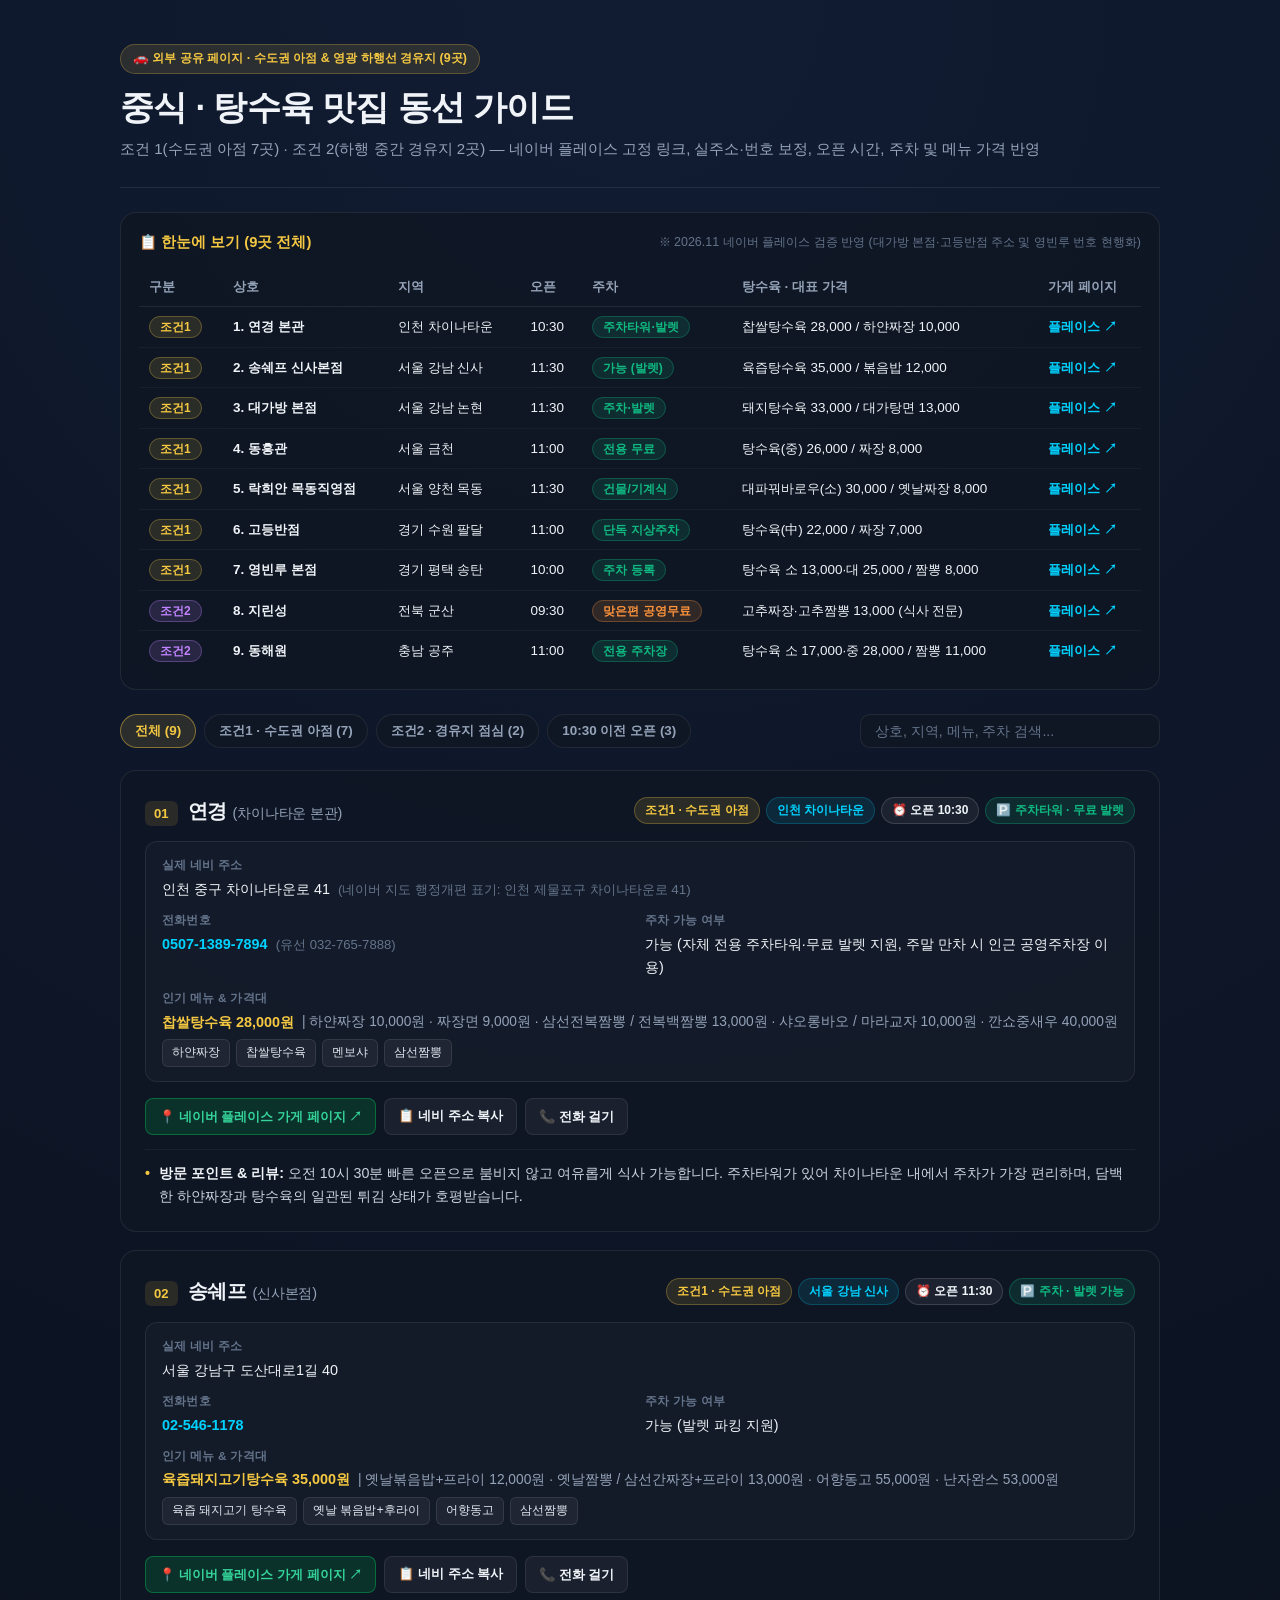
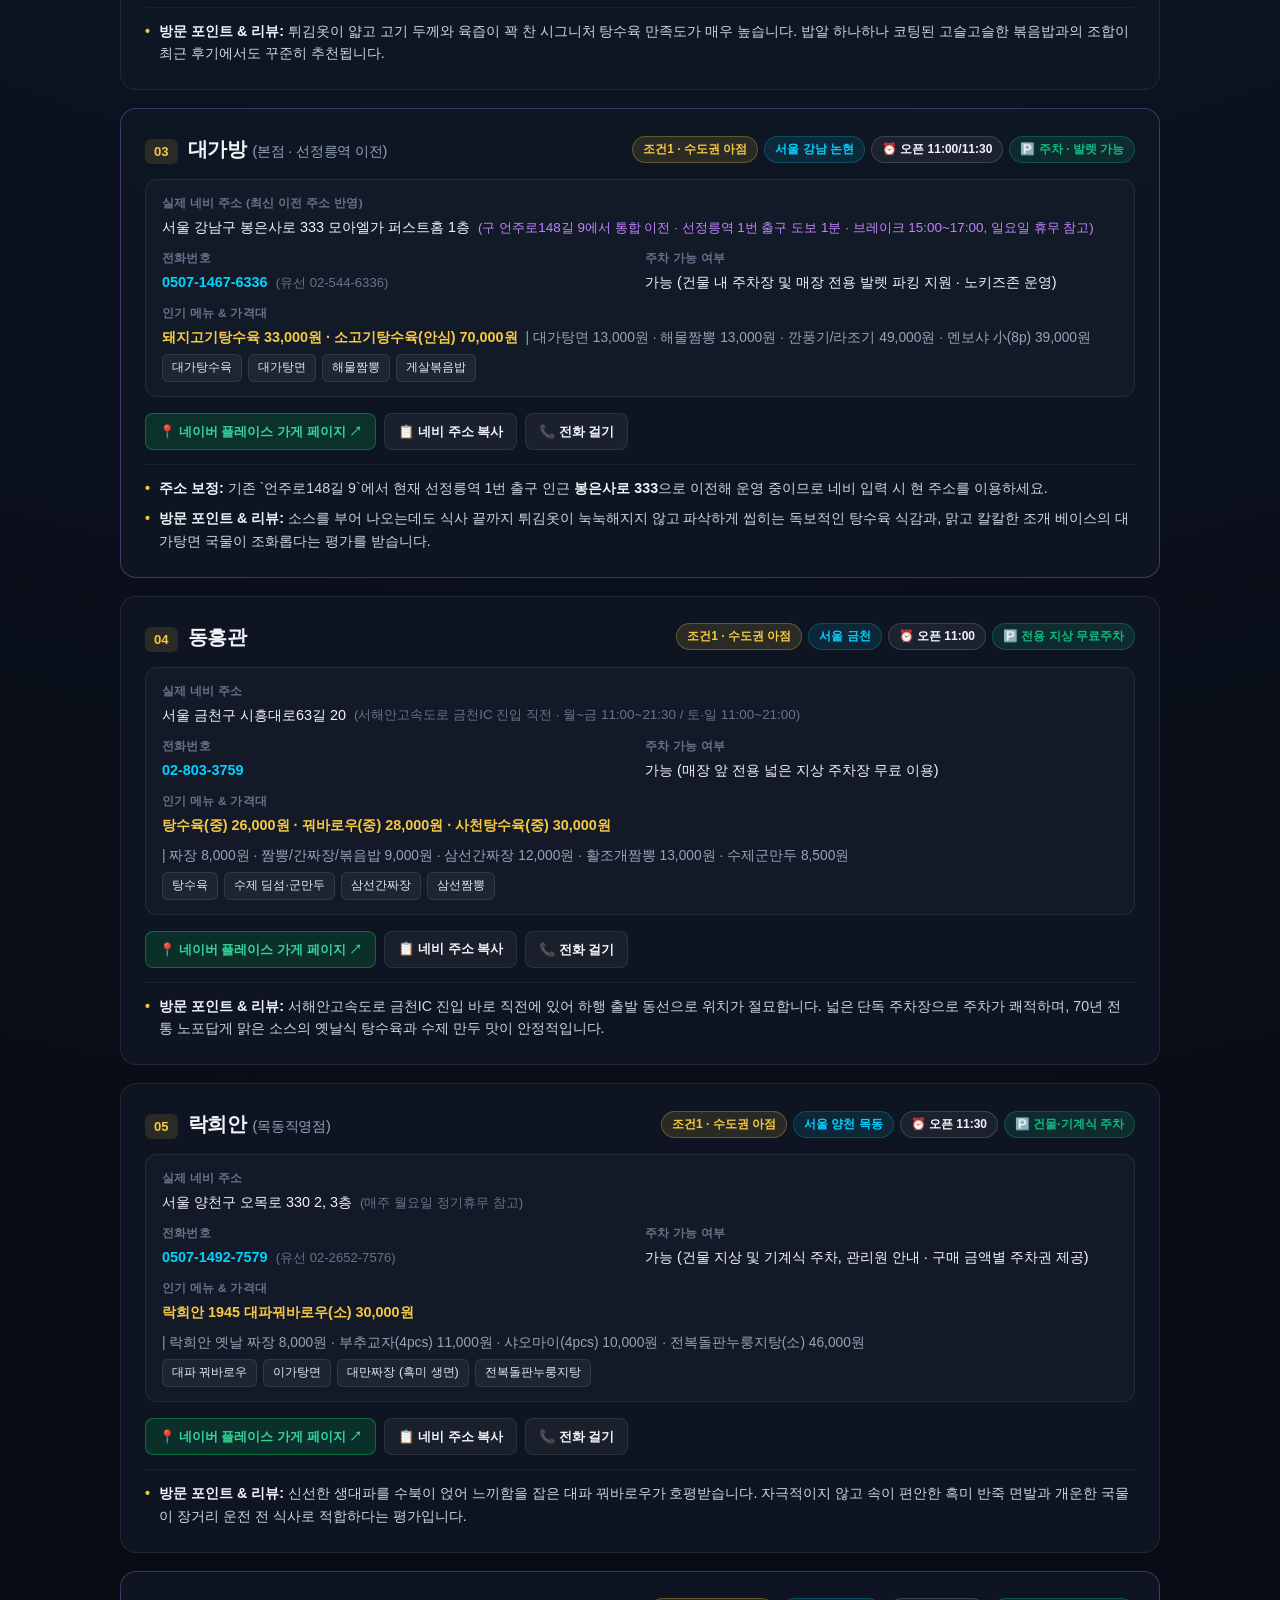
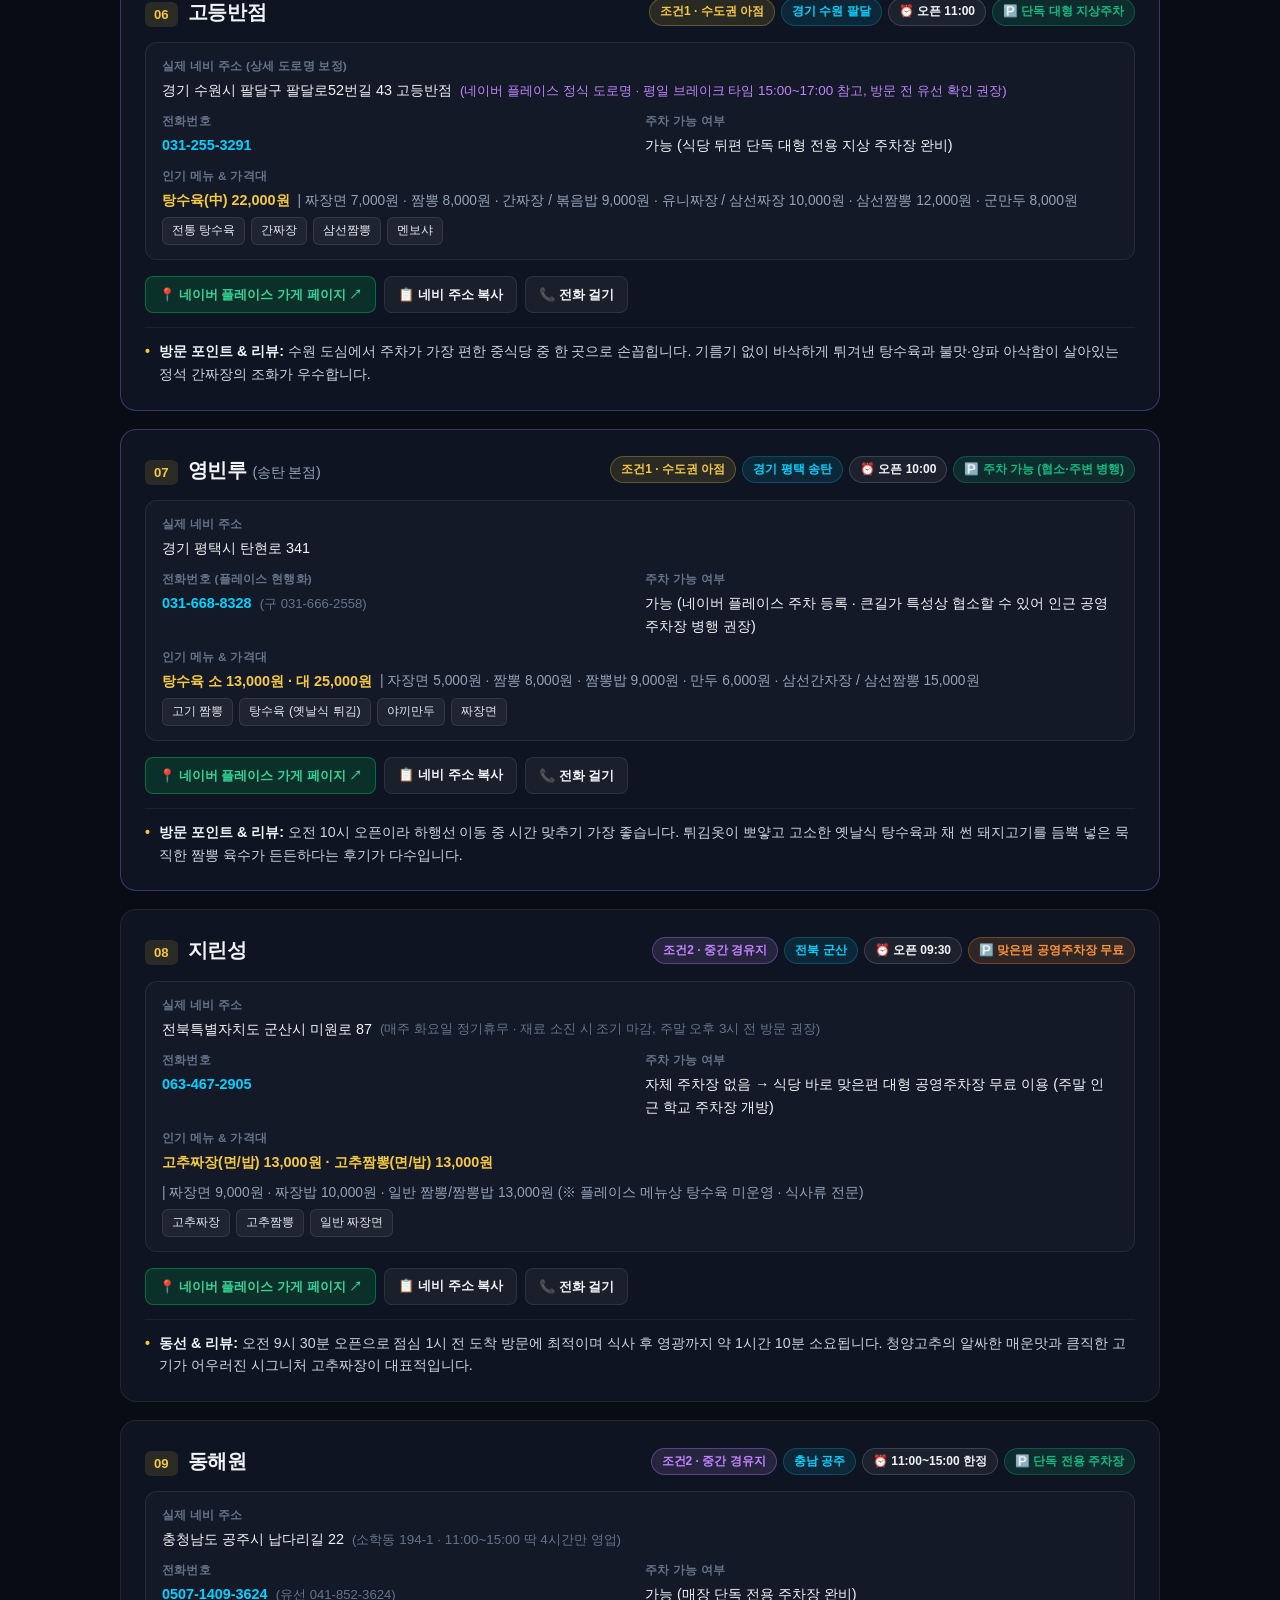
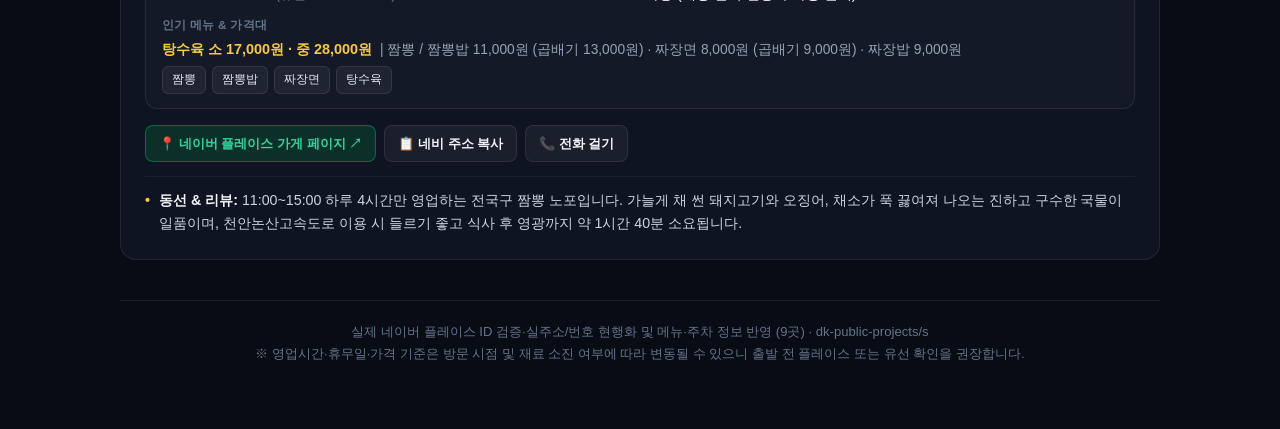
==== commit 94c53c72: "feat(s): replace tangsuyuk list with verified 9-place brunch & stopover route guide" ====
--- a/s/tangsuyuk.html
+++ b/s/tangsuyuk.html
@@ -4,7 +4,7 @@
   <meta charset="UTF-8">
   <meta name="viewport" content="width=device-width, initial-scale=1.0">
   <meta name="robots" content="noindex, nofollow">
-  <title>탕수육 맛집 15곳 가이드 — 플레이스·네비 주소·주차·메뉴 가격</title>
+  <title>수도권 아점 · 하행선 경유 중식 맛집 9곳 가이드</title>
   <style>
     :root {
       --bg: #080c14;
@@ -22,12 +22,10 @@
       --cyan-soft: rgba(0, 210, 255, 0.1);
       --green: #10b981;
       --green-soft: rgba(16, 185, 129, 0.14);
-      --red: #f87171;
-      --red-soft: rgba(248, 113, 113, 0.14);
       --amber: #fb923c;
       --amber-soft: rgba(251, 146, 60, 0.14);
       --purple: #c084fc;
-      --purple-soft: rgba(192, 132, 252, 0.13);
+      --purple-soft: rgba(192, 132, 252, 0.14);
       --radius: 16px;
     }
 
@@ -70,7 +68,7 @@
     }
 
     h1 {
-      font-size: clamp(1.6rem, 4vw, 2.2rem);
+      font-size: clamp(1.55rem, 4vw, 2.15rem);
       font-weight: 800;
       letter-spacing: -0.02em;
       line-height: 1.25;
@@ -114,7 +112,7 @@
       width: 100%;
       border-collapse: collapse;
       font-size: 0.84rem;
-      min-width: 780px;
+      min-width: 820px;
     }
 
     .summary-table th {
@@ -209,6 +207,23 @@
     .search-box input::placeholder { color: var(--text-dim); }
     .search-box input:focus { border-color: var(--cyan); }
 
+    /* Section Divider */
+    .section-label {
+      display: flex;
+      align-items: center;
+      gap: 10px;
+      margin: 26px 0 14px;
+      font-size: 1.05rem;
+      font-weight: 700;
+      color: var(--gold);
+    }
+
+    .section-label span.line {
+      flex: 1;
+      height: 1px;
+      background: var(--border);
+    }
+
     /* Cards */
     .grid {
       display: grid;
@@ -230,13 +245,8 @@
       border-color: rgba(255, 255, 255, 0.16);
     }
 
-    .card.is-closed {
-      border-color: rgba(248, 113, 113, 0.3);
-      opacity: 0.88;
-    }
-
-    .card.is-moved {
-      border-color: rgba(192, 132, 252, 0.32);
+    .card.is-corrected {
+      border-color: rgba(192, 132, 252, 0.3);
     }
 
     .card-header {
@@ -294,10 +304,16 @@
       white-space: nowrap;
     }
 
-    .badge.tag-gold {
+    .badge.cond1 {
       background: var(--gold-soft);
       color: var(--gold);
       border-color: rgba(245, 200, 66, 0.28);
+    }
+
+    .badge.cond2 {
+      background: var(--purple-soft);
+      color: var(--purple);
+      border-color: rgba(192, 132, 252, 0.32);
     }
 
     .badge.park-ok {
@@ -306,22 +322,16 @@
       border-color: rgba(16, 185, 129, 0.3);
     }
 
-    .badge.park-no {
+    .badge.park-pub {
       background: var(--amber-soft);
       color: var(--amber);
       border-color: rgba(251, 146, 60, 0.3);
     }
 
-    .badge.moved {
-      background: var(--purple-soft);
-      color: var(--purple);
-      border-color: rgba(192, 132, 252, 0.32);
-    }
-
-    .badge.closed {
-      background: var(--red-soft);
-      color: var(--red);
-      border-color: rgba(248, 113, 113, 0.35);
+    .badge.time {
+      background: rgba(255, 255, 255, 0.06);
+      color: var(--text);
+      border-color: rgba(255, 255, 255, 0.14);
     }
 
     /* Info Box */
@@ -374,6 +384,22 @@
     .price-highlight {
       color: var(--gold);
       font-weight: 700;
+    }
+
+    .menu-chips {
+      display: flex;
+      flex-wrap: wrap;
+      gap: 6px;
+      margin-top: 2px;
+    }
+
+    .chip {
+      font-size: 0.78rem;
+      padding: 3px 9px;
+      border-radius: 6px;
+      background: rgba(255, 255, 255, 0.05);
+      border: 1px solid rgba(255, 255, 255, 0.09);
+      color: #e2e8f0;
     }
 
     .action-bar {
@@ -414,12 +440,6 @@
       background: rgba(3, 199, 90, 0.26);
       border-color: rgba(3, 199, 90, 0.6);
       color: #6ee7b7;
-    }
-
-    .btn-disabled {
-      opacity: 0.5;
-      cursor: not-allowed;
-      pointer-events: none;
     }
 
     .details {
@@ -502,148 +522,110 @@
 <body>
   <div class="container">
     <header class="hero">
-      <div class="eyebrow">🥢 외부 공유 페이지 · 네이버 플레이스 검증판 (총 15곳)</div>
-      <h1>전국 탕수육 맛집 15곳 가이드</h1>
-      <p class="subtitle">실제 가게 페이지(네이버 플레이스 직통 링크), 네비 도로명 주소, 전화번호, 주차 가능 여부, 기본 메뉴·탕수육 가격 및 이전·폐업 현황 반영</p>
+      <div class="eyebrow">🚗 외부 공유 페이지 · 수도권 아점 &amp; 영광 하행선 경유지 (9곳)</div>
+      <h1>중식 · 탕수육 맛집 동선 가이드</h1>
+      <p class="subtitle">조건 1(수도권 아점 7곳) · 조건 2(하행 중간 경유지 2곳) — 네이버 플레이스 고정 링크, 실주소·번호 보정, 오픈 시간, 주차 및 메뉴 가격 반영</p>
     </header>
 
     <!-- 한눈에 보는 요약표 -->
     <section class="summary-wrap" aria-label="한눈에 보는 비교표">
       <div class="summary-title">
-        <span>📋 한눈에 보기 (15곳 통합 · 송학반점 중복 통합 반영)</span>
-        <span class="summary-note">※ 메뉴 가격·영업 상태는 2026.11 네이버 플레이스 검증 기준이며 매장 사정에 따라 변동될 수 있습니다.</span>
+        <span>📋 한눈에 보기 (9곳 전체)</span>
+        <span class="summary-note">※ 2026.11 네이버 플레이스 검증 반영 (대가방 본점·고등반점 주소 및 영빈루 번호 현행화)</span>
       </div>
       <table class="summary-table">
         <thead>
           <tr>
+            <th>구분</th>
             <th>상호</th>
             <th>지역</th>
+            <th>오픈</th>
             <th>주차</th>
-            <th>탕수육 가격대</th>
-            <th>기본 식사(짜장·짬뽕)</th>
+            <th>탕수육 · 대표 가격</th>
             <th>가게 페이지</th>
           </tr>
         </thead>
         <tbody>
           <tr>
-            <td><a class="row-link" href="#place-1">1. 모던눌랑 센트럴시티점</a></td>
-            <td>서울 서초</td>
-            <td><span class="badge park-ok">가능 (금액별 지원)</span></td>
-            <td>40,000원 / 소고기 65,000원</td>
-            <td>자장 18,000 / 짬뽕 20,000~</td>
-            <td><a class="table-place-link" href="https://map.naver.com/p/entry/place/37086581" target="_blank" rel="noopener noreferrer">플레이스 ↗</a></td>
+            <td><span class="badge cond1">조건1</span></td>
+            <td><a class="row-link" href="#place-1">1. 연경 본관</a></td>
+            <td>인천 차이나타운</td>
+            <td>10:30</td>
+            <td><span class="badge park-ok">주차타워·발렛</span></td>
+            <td>찹쌀탕수육 28,000 / 하얀짜장 10,000</td>
+            <td><a class="table-place-link" href="https://map.naver.com/p/entry/place/13508698" target="_blank" rel="noopener noreferrer">플레이스 ↗</a></td>
           </tr>
           <tr>
-            <td><a class="row-link" href="#place-2">2. 외래향 서울대점</a></td>
-            <td>서울 관악</td>
-            <td><span class="badge park-ok">가능 (타워/1시간)</span></td>
-            <td>小 28,000원 (매운/달콤)</td>
-            <td>짜장 10,000 / 삼선짬뽕 12,000</td>
-            <td><a class="table-place-link" href="https://map.naver.com/p/entry/place/37770452" target="_blank" rel="noopener noreferrer">플레이스 ↗</a></td>
+            <td><span class="badge cond1">조건1</span></td>
+            <td><a class="row-link" href="#place-2">2. 송쉐프 신사본점</a></td>
+            <td>서울 강남 신사</td>
+            <td>11:30</td>
+            <td><span class="badge park-ok">가능 (발렛)</span></td>
+            <td>육즙탕수육 35,000 / 볶음밥 12,000</td>
+            <td><a class="table-place-link" href="https://map.naver.com/p/entry/place/1116542324" target="_blank" rel="noopener noreferrer">플레이스 ↗</a></td>
           </tr>
           <tr>
-            <td><a class="row-link" href="#place-3">3. 한강춘</a></td>
-            <td>서울 용산</td>
-            <td><span class="badge closed">폐업 확인</span></td>
-            <td>확인 불가 (영업 종료)</td>
-            <td>확인 불가</td>
-            <td><span style="color:var(--red);font-size:0.8rem;">미등록 (폐업)</span></td>
-          </tr>
-          <tr>
-            <td><a class="row-link" href="#place-4">4. 안동장</a></td>
-            <td>서울 중구</td>
-            <td><span class="badge park-no">불가 (인근 유료)</span></td>
-            <td>대 30,000원 / 쇠고기·사천 40,000원</td>
-            <td>짜장 9,000 / 굴짬뽕 13,000</td>
-            <td><a class="table-place-link" href="https://map.naver.com/p/entry/place/11677524" target="_blank" rel="noopener noreferrer">플레이스 ↗</a></td>
-          </tr>
-          <tr>
-            <td><a class="row-link" href="#place-5">5. 신승반점</a></td>
-            <td>인천 중구</td>
-            <td><span class="badge park-no">불가 (공영주차장)</span></td>
-            <td>찹쌀 소 30,000 / 대 45,000원</td>
-            <td>유니짜장 11,500 / 짬뽕 10,000</td>
-            <td><a class="table-place-link" href="https://map.naver.com/p/entry/place/11887658" target="_blank" rel="noopener noreferrer">플레이스 ↗</a></td>
-          </tr>
-          <tr>
-            <td><a class="row-link" href="#place-6">6. 송학반점</a></td>
-            <td>충북 제천</td>
-            <td><span class="badge park-no">전용 없음 (공영/골목)</span></td>
-            <td>28,000원 (돼지갈비 38,000원)</td>
-            <td>짜장 7,000 / 짬뽕 9,000</td>
-            <td><a class="table-place-link" href="https://map.naver.com/p/entry/place/17599335" target="_blank" rel="noopener noreferrer">플레이스 ↗</a></td>
-          </tr>
-          <tr>
-            <td><a class="row-link" href="#place-7">7. 옥성반점</a></td>
-            <td>부산 중구</td>
-            <td><span class="badge park-no">불가 (인근 유료/골목)</span></td>
-            <td>미니 12,000 / 소 20,000원대(참고)</td>
-            <td>짜장 7,000 / 간짜장·짬뽕 8,000</td>
-            <td><a class="table-place-link" href="https://map.naver.com/p/entry/place/1067469174" target="_blank" rel="noopener noreferrer">플레이스 ↗</a></td>
-          </tr>
-          <tr>
-            <td><a class="row-link" href="#place-8">8. 대가방 본점</a></td>
-            <td>서울 강남</td>
-            <td><span class="badge park-ok">가능 (주차/발렛)</span></td>
-            <td>돼지 33,000원 / 소고기 70,000원</td>
-            <td>대가탕면·해물짬뽕 13,000</td>
+            <td><span class="badge cond1">조건1</span></td>
+            <td><a class="row-link" href="#place-3">3. 대가방 본점</a></td>
+            <td>서울 강남 논현</td>
+            <td>11:30</td>
+            <td><span class="badge park-ok">주차·발렛</span></td>
+            <td>돼지탕수육 33,000 / 대가탕면 13,000</td>
             <td><a class="table-place-link" href="https://map.naver.com/p/entry/place/11839623" target="_blank" rel="noopener noreferrer">플레이스 ↗</a></td>
           </tr>
           <tr>
-            <td><a class="row-link" href="#place-9">9. 주 (朱)</a></td>
-            <td>서울 서초</td>
-            <td><span class="badge park-no">매우 협소 (인근 유료)</span></td>
-            <td>33,000원</td>
-            <td>짜장 ~9,000 / 삼선짬뽕 ~12,000</td>
-            <td><a class="table-place-link" href="https://map.naver.com/p/entry/place/13371755" target="_blank" rel="noopener noreferrer">플레이스 ↗</a></td>
+            <td><span class="badge cond1">조건1</span></td>
+            <td><a class="row-link" href="#place-4">4. 동흥관</a></td>
+            <td>서울 금천</td>
+            <td>11:00</td>
+            <td><span class="badge park-ok">전용 무료</span></td>
+            <td>탕수육(중) 26,000 / 짜장 8,000</td>
+            <td><a class="table-place-link" href="https://map.naver.com/p/entry/place/18525138" target="_blank" rel="noopener noreferrer">플레이스 ↗</a></td>
           </tr>
           <tr>
-            <td><a class="row-link" href="#place-10">10. 명화원</a></td>
-            <td>서울 용산</td>
-            <td><span class="badge park-no">불가 (전쟁기념관 등)</span></td>
-            <td>中 20,000원 / 大 30,000원</td>
-            <td>자장 7,000 / 짬뽕 8,000</td>
-            <td><a class="table-place-link" href="https://map.naver.com/p/entry/place/11679883" target="_blank" rel="noopener noreferrer">플레이스 ↗</a></td>
+            <td><span class="badge cond1">조건1</span></td>
+            <td><a class="row-link" href="#place-5">5. 락희안 목동직영점</a></td>
+            <td>서울 양천 목동</td>
+            <td>11:30</td>
+            <td><span class="badge park-ok">건물/기계식</span></td>
+            <td>대파꿔바로우(소) 30,000 / 옛날짜장 8,000</td>
+            <td><a class="table-place-link" href="https://map.naver.com/p/entry/place/1538683609" target="_blank" rel="noopener noreferrer">플레이스 ↗</a></td>
           </tr>
           <tr>
-            <td><a class="row-link" href="#place-11">11. 도원·S (구 더 플라자 도원)</a></td>
-            <td>서울 종로</td>
-            <td><span class="badge park-ok">가능 (빌딩 주차 지원)</span></td>
-            <td>코스 14~50만원대 (광화문 이전)</td>
-            <td>모둠딤섬 40,000 / 단품 별도 문의</td>
-            <td><a class="table-place-link" href="https://map.naver.com/p/entry/place/2077704429" target="_blank" rel="noopener noreferrer">도원S ↗</a></td>
+            <td><span class="badge cond1">조건1</span></td>
+            <td><a class="row-link" href="#place-6">6. 고등반점</a></td>
+            <td>경기 수원 팔달</td>
+            <td>11:00</td>
+            <td><span class="badge park-ok">단독 지상주차</span></td>
+            <td>탕수육(中) 22,000 / 짜장 7,000</td>
+            <td><a class="table-place-link" href="https://map.naver.com/p/entry/place/18149318" target="_blank" rel="noopener noreferrer">플레이스 ↗</a></td>
           </tr>
           <tr>
-            <td><a class="row-link" href="#place-12">12. 일일향 압구정본점</a></td>
-            <td>서울 강남</td>
-            <td><span class="badge park-ok">가능 (발렛 5,000원)</span></td>
-            <td>원조 육즙탕수육 38,000원</td>
-            <td>삼선간짜장 12,000 / 불맛짬뽕 11,000</td>
-            <td><a class="table-place-link" href="https://map.naver.com/p/entry/place/11707317" target="_blank" rel="noopener noreferrer">플레이스 ↗</a></td>
+            <td><span class="badge cond1">조건1</span></td>
+            <td><a class="row-link" href="#place-7">7. 영빈루 본점</a></td>
+            <td>경기 평택 송탄</td>
+            <td>10:00</td>
+            <td><span class="badge park-ok">주차 등록</span></td>
+            <td>탕수육 소 13,000·대 25,000 / 짬뽕 8,000</td>
+            <td><a class="table-place-link" href="https://map.naver.com/p/entry/place/1791141920" target="_blank" rel="noopener noreferrer">플레이스 ↗</a></td>
           </tr>
           <tr>
-            <td><a class="row-link" href="#place-13">13. 친니</a></td>
-            <td>서울 종로</td>
-            <td><span class="badge park-ok">가능 (세종로 2h 할인)</span></td>
-            <td>35,000원</td>
-            <td>친니짜장 11,000 / 굴탕면 17,000</td>
-            <td><a class="table-place-link" href="https://map.naver.com/p/entry/place/36523570" target="_blank" rel="noopener noreferrer">플레이스 ↗</a></td>
+            <td><span class="badge cond2">조건2</span></td>
+            <td><a class="row-link" href="#place-8">8. 지린성</a></td>
+            <td>전북 군산</td>
+            <td>09:30</td>
+            <td><span class="badge park-pub">맞은편 공영무료</span></td>
+            <td>고추짜장·고추짬뽕 13,000 (식사 전문)</td>
+            <td><a class="table-place-link" href="https://map.naver.com/p/entry/place/17150328" target="_blank" rel="noopener noreferrer">플레이스 ↗</a></td>
           </tr>
           <tr>
-            <td><a class="row-link" href="#place-14">14. 진태원</a></td>
-            <td>강원 평창</td>
-            <td><span class="badge park-no">전용 없음 (옆 공용무료)</span></td>
-            <td>중 32,000원 / 대 40,000원</td>
-            <td>짜장 7,000 / 짬뽕 8,000</td>
-            <td><a class="table-place-link" href="https://map.naver.com/p/entry/place/11845634" target="_blank" rel="noopener noreferrer">플레이스 ↗</a></td>
-          </tr>
-          <tr>
-            <td><a class="row-link" href="#place-15">15. 금문도</a></td>
-            <td>인천 강화</td>
-            <td><span class="badge park-ok">가능 (1,500평 무료)</span></td>
-            <td>강화 순무 탕수육 25,000원</td>
-            <td>짜장 7,000 / 속노랑간짜장 12,000</td>
-            <td><a class="table-place-link" href="https://map.naver.com/p/entry/place/19714755" target="_blank" rel="noopener noreferrer">플레이스 ↗</a></td>
+            <td><span class="badge cond2">조건2</span></td>
+            <td><a class="row-link" href="#place-9">9. 동해원</a></td>
+            <td>충남 공주</td>
+            <td>11:00</td>
+            <td><span class="badge park-ok">전용 주차장</span></td>
+            <td>탕수육 소 17,000·중 28,000 / 짬뽕 11,000</td>
+            <td><a class="table-place-link" href="https://map.naver.com/p/entry/place/21037635" target="_blank" rel="noopener noreferrer">플레이스 ↗</a></td>
           </tr>
         </tbody>
       </table>
@@ -652,366 +634,147 @@
     <!-- 필터 및 검색 -->
     <section class="controls" aria-label="필터 및 검색">
       <div class="filter-pills" role="tablist">
-        <button class="pill active" data-filter="all" type="button">전체 (15)</button>
-        <button class="pill" data-filter="park-ok" type="button">주차 가능 (7)</button>
-        <button class="pill" data-filter="seoul" type="button">서울 (10)</button>
-        <button class="pill" data-filter="incheon" type="button">인천 · 강화 (2)</button>
-        <button class="pill" data-filter="etc" type="button">강원 · 충북 · 부산 (3)</button>
+        <button class="pill active" data-filter="all" type="button">전체 (9)</button>
+        <button class="pill" data-filter="cond1" type="button">조건1 · 수도권 아점 (7)</button>
+        <button class="pill" data-filter="cond2" type="button">조건2 · 경유지 점심 (2)</button>
+        <button class="pill" data-filter="early" type="button">10:30 이전 오픈 (3)</button>
       </div>
       <div class="search-box">
-        <input id="searchInput" type="search" placeholder="상호, 주소, 메뉴, 주차 검색..." aria-label="맛집 검색">
+        <input id="searchInput" type="search" placeholder="상호, 지역, 메뉴, 주차 검색..." aria-label="맛집 검색">
       </div>
     </section>
 
     <main class="grid" id="cardGrid">
-      <!-- 1. 모던눌랑 -->
-      <article id="place-1" class="card" data-region="seoul" data-parking="yes" data-search="모던눌랑 센트럴시티점 서울 서초구 사평대로 205 주차가능 신세계 파미에 02-6282-5005 40000 65000 동파육">
+      <!-- 1. 연경 -->
+      <article id="place-1" class="card" data-cond="cond1" data-early="yes" data-search="연경 인천 차이나타운 차이나타운로 41 0507-1389-7894 032-765-7888 10:30 주차타워 발렛 하얀짜장 찹쌀탕수육 멘보샤 삼선짬뽕">
         <div class="card-header">
           <div class="title-group">
             <span class="num">01</span>
-            <h2>모던눌랑 <span class="subname">센트럴시티점</span></h2>
+            <h2>연경 <span class="subname">(차이나타운 본관)</span></h2>
           </div>
           <div class="badges">
-            <span class="badge">서울 서초</span>
-            <span class="badge park-ok">🅿️ 주차 가능</span>
+            <span class="badge cond1">조건1 · 수도권 아점</span>
+            <span class="badge">인천 차이나타운</span>
+            <span class="badge time">⏰ 오픈 10:30</span>
+            <span class="badge park-ok">🅿️ 주차타워 · 무료 발렛</span>
           </div>
         </div>
         <div class="info-grid">
           <div class="info-item full">
             <span class="info-label">실제 네비 주소</span>
             <div class="info-val">
-              <span>서울 서초구 사평대로 205</span>
-              <span style="color:var(--text-dim);font-size:0.84rem;">(반포동 118-3, 센트럴시티 외부 대로변 단독 건물 · 고속터미널역 3번 출구 70m)</span>
+              <span>인천 중구 차이나타운로 41</span>
+              <span style="color:var(--text-dim);font-size:0.84rem;">(네이버 지도 행정개편 표기: 인천 제물포구 차이나타운로 41)</span>
             </div>
           </div>
           <div class="info-item">
             <span class="info-label">전화번호</span>
-            <div class="info-val"><a class="tel-link" href="tel:02-6282-5005">02-6282-5005</a></div>
+            <div class="info-val">
+              <a class="tel-link" href="tel:0507-1389-7894">0507-1389-7894</a>
+              <span style="color:var(--text-dim);font-size:0.82rem;">(유선 032-765-7888)</span>
+            </div>
           </div>
           <div class="info-item">
             <span class="info-label">주차 가능 여부</span>
-            <div class="info-val">가능 (신세계 센트럴·파미에 주차장 · 5만원↑ 1시간 / 10만원↑ 2시간 / 15만원↑ 3시간 무료, 초과 10분당 1,000원)</div>
-          </div>
-          <div class="info-item full">
-            <span class="info-label">탕수육 &amp; 기본 메뉴 가격</span>
-            <div class="info-val">
-              <span class="price-highlight">탕수육 40,000원 · 소고기 탕수육 65,000원 · 생표고 탕수 33,000원</span>
-              <span style="color:var(--text-muted);font-size:0.86rem;">| XO소스 자장면 18,000원 · 고기 짬뽕 20,000원 · 해물 짬뽕 21,000원 · 양주식 볶음밥 19,000원 · 유린기/고추깐풍기 40,000원 · 동파육 with Buns 50,000원</span>
+            <div class="info-val">가능 (자체 전용 주차타워·무료 발렛 지원, 주말 만차 시 인근 공영주차장 이용)</div>
+          </div>
+          <div class="info-item full">
+            <span class="info-label">인기 메뉴 &amp; 가격대</span>
+            <div class="info-val">
+              <span class="price-highlight">찹쌀탕수육 28,000원</span>
+              <span style="color:var(--text-muted);font-size:0.86rem;">| 하얀짜장 10,000원 · 짜장면 9,000원 · 삼선전복짬뽕 / 전복백짬뽕 13,000원 · 샤오롱바오 / 마라교자 10,000원 · 깐쇼중새우 40,000원</span>
+            </div>
+            <div class="menu-chips">
+              <span class="chip">하얀짜장</span>
+              <span class="chip">찹쌀탕수육</span>
+              <span class="chip">멘보샤</span>
+              <span class="chip">삼선짬뽕</span>
             </div>
           </div>
         </div>
         <div class="action-bar">
-          <a class="btn btn-naver" href="https://map.naver.com/p/entry/place/37086581" target="_blank" rel="noopener noreferrer">📍 네이버 플레이스 가게 페이지 ↗</a>
-          <button class="btn copy-btn" type="button" data-copy="서울 서초구 사평대로 205">📋 네비 주소 복사</button>
-          <a class="btn" href="tel:02-6282-5005">📞 전화 걸기</a>
+          <a class="btn btn-naver" href="https://map.naver.com/p/entry/place/13508698" target="_blank" rel="noopener noreferrer">📍 네이버 플레이스 가게 페이지 ↗</a>
+          <button class="btn copy-btn" type="button" data-copy="인천 중구 차이나타운로 41">📋 네비 주소 복사</button>
+          <a class="btn" href="tel:0507-1389-7894">📞 전화 걸기</a>
         </div>
         <ul class="details">
-          <li><strong>분위기 및 특징:</strong> 상하이 스타일의 세련·트렌디한 분위기에서 서양식 소스 감각이 더해진 중화요리를 선보이며, 주류 및 디저트 구색을 갖추고 있습니다.</li>
-          <li><strong>리뷰 요약:</strong> 독특한 메뉴 구성과 프레젠테이션, 동파육 등 요리 맛에 대한 호평이 많습니다. 다만 피크 타임에는 음식 온도가 기대만큼 뜨겁지 않거나 응대가 다소 늦을 수 있다는 의견이 있습니다.</li>
+          <li><strong>방문 포인트 &amp; 리뷰:</strong> 오전 10시 30분 빠른 오픈으로 붐비지 않고 여유롭게 식사 가능합니다. 주차타워가 있어 차이나타운 내에서 주차가 가장 편리하며, 담백한 하얀짜장과 탕수육의 일관된 튀김 상태가 호평받습니다.</li>
         </ul>
       </article>
 
-      <!-- 2. 외래향 -->
-      <article id="place-2" class="card" data-region="seoul" data-parking="yes" data-search="외래향 서울대점 서울 관악구 남부순환로 1801 라피스빌딩 2층 02-888-1224 주차가능 28000 매운탕수육">
+      <!-- 2. 송쉐프 본점 -->
+      <article id="place-2" class="card" data-cond="cond1" data-early="no" data-search="송쉐프 본점 신사본점 서울 강남구 도산대로1길 40 02-546-1178 11:30 발렛 파킹 육즙 돼지고기 탕수육 옛날 볶음밥 어향동고 삼선짬뽕">
         <div class="card-header">
           <div class="title-group">
             <span class="num">02</span>
-            <h2>외래향 <span class="subname">서울대점</span></h2>
+            <h2>송쉐프 <span class="subname">(신사본점)</span></h2>
           </div>
           <div class="badges">
-            <span class="badge">서울 관악</span>
-            <span class="badge park-ok">🅿️ 주차 가능</span>
+            <span class="badge cond1">조건1 · 수도권 아점</span>
+            <span class="badge">서울 강남 신사</span>
+            <span class="badge time">⏰ 오픈 11:30</span>
+            <span class="badge park-ok">🅿️ 주차 · 발렛 가능</span>
           </div>
         </div>
         <div class="info-grid">
           <div class="info-item full">
             <span class="info-label">실제 네비 주소</span>
             <div class="info-val">
-              <span>서울 관악구 남부순환로 1801 2층 201호</span>
-              <span style="color:var(--text-dim);font-size:0.84rem;">(봉천동 874-4, 라피스빌딩 2층 · 서울대입구역 5번 출구 약 190m)</span>
+              <span>서울 강남구 도산대로1길 40</span>
             </div>
           </div>
           <div class="info-item">
             <span class="info-label">전화번호</span>
-            <div class="info-val"><a class="tel-link" href="tel:02-888-1224">02-888-1224</a></div>
+            <div class="info-val"><a class="tel-link" href="tel:02-546-1178">02-546-1178</a></div>
           </div>
           <div class="info-item">
             <span class="info-label">주차 가능 여부</span>
-            <div class="info-val">가능 (건물 내 주차타워 이용 / 만차 시 맞은편 건물 지원 안내 · 3만원 이상 결제 시 1시간 무료)</div>
-          </div>
-          <div class="info-item full">
-            <span class="info-label">탕수육 &amp; 기본 메뉴 가격</span>
-            <div class="info-val">
-              <span class="price-highlight">외래향탕수육(小) 28,000원 · 탕수육(달콤)(小) 28,000원</span>
-              <span style="color:var(--text-muted);font-size:0.86rem;">| 짜장면 10,000원 · 삼선짬뽕/삼선하얀짬뽕 12,000원 · 삼선볶음밥 12,000원 · 잡채밥/외래향특면 13,000원 · 깐풍기/유린기/칠리새우(小) 35,000원</span>
+            <div class="info-val">가능 (발렛 파킹 지원)</div>
+          </div>
+          <div class="info-item full">
+            <span class="info-label">인기 메뉴 &amp; 가격대</span>
+            <div class="info-val">
+              <span class="price-highlight">육즙돼지고기탕수육 35,000원</span>
+              <span style="color:var(--text-muted);font-size:0.86rem;">| 옛날볶음밥+프라이 12,000원 · 옛날짬뽕 / 삼선간짜장+프라이 13,000원 · 어향동고 55,000원 · 난자완스 53,000원</span>
+            </div>
+            <div class="menu-chips">
+              <span class="chip">육즙 돼지고기 탕수육</span>
+              <span class="chip">옛날 볶음밥+후라이</span>
+              <span class="chip">어향동고</span>
+              <span class="chip">삼선짬뽕</span>
             </div>
           </div>
         </div>
         <div class="action-bar">
-          <a class="btn btn-naver" href="https://map.naver.com/p/entry/place/37770452" target="_blank" rel="noopener noreferrer">📍 네이버 플레이스 가게 페이지 ↗</a>
-          <button class="btn copy-btn" type="button" data-copy="서울 관악구 남부순환로 1801">📋 네비 주소 복사</button>
-          <a class="btn" href="tel:02-888-1224">📞 전화 걸기</a>
+          <a class="btn btn-naver" href="https://map.naver.com/p/entry/place/1116542324" target="_blank" rel="noopener noreferrer">📍 네이버 플레이스 가게 페이지 ↗</a>
+          <button class="btn copy-btn" type="button" data-copy="서울 강남구 도산대로1길 40">📋 네비 주소 복사</button>
+          <a class="btn" href="tel:02-546-1178">📞 전화 걸기</a>
         </div>
         <ul class="details">
-          <li><strong>분위기 및 특징:</strong> 테이블 간 간격이 비교적 여유롭고 캐주얼한 분위기로 가족 모임이나 지인 식사에 무난합니다.</li>
-          <li><strong>리뷰 요약:</strong> 양이 넉넉하고 다양한 요리를 맛볼 수 있습니다. 매운 탕수육에 들어가는 건고추가 매우 매운 편이며, 일부 메뉴는 제공 온도가 미지근하게 느껴졌다는 후기가 있습니다.</li>
+          <li><strong>방문 포인트 &amp; 리뷰:</strong> 튀김옷이 얇고 고기 두께와 육즙이 꽉 찬 시그니처 탕수육 만족도가 매우 높습니다. 밥알 하나하나 코팅된 고슬고슬한 볶음밥과의 조합이 최근 후기에서도 꾸준히 추천됩니다.</li>
         </ul>
       </article>
 
-      <!-- 3. 한강춘 -->
-      <article id="place-3" class="card is-closed" data-region="seoul" data-parking="no" data-search="한강춘 서울 용산구 이촌로 248 폐업 한강맨션 동강 차이옌 취원">
+      <!-- 3. 대가방 본점 (주소 현행화) -->
+      <article id="place-3" class="card is-corrected" data-cond="cond1" data-early="no" data-search="대가방 본점 서울 강남구 봉은사로 333 선정릉역 논현동 0507-1467-6336 02-544-6336 11:30 발렛 대가탕수육 대가탕면 해물짬뽕 게살볶음밥">
         <div class="card-header">
           <div class="title-group">
             <span class="num">03</span>
-            <h2>한강춘 <span class="subname">이촌동 (과거 위치)</span></h2>
+            <h2>대가방 <span class="subname">(본점 · 선정릉역 이전)</span></h2>
           </div>
           <div class="badges">
-            <span class="badge">서울 용산</span>
-            <span class="badge closed">⚠️ 폐업 확인 · 플레이스 미등록</span>
+            <span class="badge cond1">조건1 · 수도권 아점</span>
+            <span class="badge">서울 강남 논현</span>
+            <span class="badge time">⏰ 오픈 11:00/11:30</span>
+            <span class="badge park-ok">🅿️ 주차 · 발렛 가능</span>
           </div>
         </div>
         <div class="info-grid">
           <div class="info-item full">
-            <span class="info-label">과거 네비 주소 (영업 종료)</span>
-            <div class="info-val">
-              <span>서울 용산구 이촌로 248</span>
-              <span style="color:var(--red);font-size:0.84rem;">(과거 한강맨션 상가 내 중식당 — 현재 폐업하여 타 업종 매장 입점)</span>
-            </div>
-          </div>
-          <div class="info-item">
-            <span class="info-label">전화번호</span>
-            <div class="info-val" style="color:var(--text-muted);">미운영 (과거 02-794-6444 · 현재 폐업)</div>
-          </div>
-          <div class="info-item">
-            <span class="info-label">주차 가능 여부</span>
-            <div class="info-val" style="color:var(--text-muted);">해당 없음 (영업 종료)</div>
-          </div>
-          <div class="info-item full">
-            <span class="info-label">탕수육 &amp; 기본 메뉴 가격</span>
-            <div class="info-val" style="color:var(--text-muted);">현재 영업 종료로 가격 확인 불가 (네이버 플레이스 등록 매장 없음)</div>
-          </div>
-        </div>
-        <div class="action-bar">
-          <span class="btn btn-disabled">📍 네이버 플레이스 없음 (폐업)</span>
-          <button class="btn copy-btn" type="button" data-copy="서울 용산구 이촌로 248">📋 구 주소 복사</button>
-        </div>
-        <ul class="details">
-          <li><strong>현황 확인:</strong> 과거 동부이촌동 한강맨션 상가에 있던 중식당 한강춘은 <strong>폐업</strong>하여 네이버 플레이스에서 조회되지 않습니다. *(동명 업장인 이촌로75길 '한강춘축산'은 정육점으로 별개 업체입니다.)*</li>
-          <li><strong>인근 참고:</strong> 해당 주소 인근에서는 중화요리 관련 업장으로 동강, 차이옌, 취원 등이 확인됩니다.</li>
-        </ul>
-      </article>
-
-      <!-- 4. 안동장 -->
-      <article id="place-4" class="card" data-region="seoul" data-parking="no" data-search="안동장 서울 중구 을지로 124 02-2266-3814 주차불가 30000 굴짬뽕 13000 짜장면 9000 노포">
-        <div class="card-header">
-          <div class="title-group">
-            <span class="num">04</span>
-            <h2>안동장</h2>
-          </div>
-          <div class="badges">
-            <span class="badge">서울 중구</span>
-            <span class="badge park-no">🅿️ 주차 불가</span>
-          </div>
-        </div>
-        <div class="info-grid">
-          <div class="info-item full">
-            <span class="info-label">실제 네비 주소</span>
-            <div class="info-val">
-              <span>서울 중구 을지로 124</span>
-              <span style="color:var(--text-dim);font-size:0.84rem;">(을지로3가 315-1 · 을지로3가역 10번 출구 직진 50m)</span>
-            </div>
-          </div>
-          <div class="info-item">
-            <span class="info-label">전화번호</span>
-            <div class="info-val"><a class="tel-link" href="tel:02-2266-3814">02-2266-3814</a></div>
-          </div>
-          <div class="info-item">
-            <span class="info-label">주차 가능 여부</span>
-            <div class="info-val">주차 불가 (전용 주차장 없음 · 인근 유료 주차장 이용 필요)</div>
-          </div>
-          <div class="info-item full">
-            <span class="info-label">탕수육 &amp; 기본 메뉴 가격</span>
-            <div class="info-val">
-              <span class="price-highlight">탕수육/고기튀김(대) 30,000원 · 쇠고기/사천탕수육(대) 40,000원</span>
-              <span style="color:var(--text-muted);font-size:0.86rem;">| 짜장면 9,000원 · 간짜장 11,000원 · 짬뽕 11,000원 · 삼선짬뽕 12,000원 · 굴짬뽕/매운굴짬뽕 13,000원 · 군만두 9,000원</span>
-            </div>
-          </div>
-        </div>
-        <div class="action-bar">
-          <a class="btn btn-naver" href="https://map.naver.com/p/entry/place/11677524" target="_blank" rel="noopener noreferrer">📍 네이버 플레이스 가게 페이지 ↗</a>
-          <button class="btn copy-btn" type="button" data-copy="서울 중구 을지로 124">📋 네비 주소 복사</button>
-          <a class="btn" href="tel:02-2266-3814">📞 전화 걸기</a>
-        </div>
-        <ul class="details">
-          <li><strong>분위기 및 특징:</strong> 1948년 개업한 유서 깊은 노포 특유의 정겨운 분위기가 있으며, 식사 시간대에는 웨이팅이 발생할 수 있습니다.</li>
-          <li><strong>리뷰 요약:</strong> 탕수육·짬뽕·짜장면 등 기본기의 탄탄함과 푸짐한 양이 강점이며, 특히 원조 굴짬뽕과 바삭한 식감의 탕수육 만족도가 높습니다.</li>
-        </ul>
-      </article>
-
-      <!-- 5. 신승반점 -->
-      <article id="place-5" class="card" data-region="incheon" data-parking="no" data-search="신승반점 新勝飯店 인천 중구 제물포구 차이나타운로44번길 31-3 032-762-9467 공영주차장 찹쌀탕수육 30000 45000 유니짜장">
-        <div class="card-header">
-          <div class="title-group">
-            <span class="num">05</span>
-            <h2>신승반점 <span class="subname">(新勝飯店 · 본점)</span></h2>
-          </div>
-          <div class="badges">
-            <span class="badge">인천 차이나타운</span>
-            <span class="badge park-no">🅿️ 전용 주차 불가</span>
-          </div>
-        </div>
-        <div class="info-grid">
-          <div class="info-item full">
-            <span class="info-label">실제 네비 주소</span>
-            <div class="info-val">
-              <span>인천 중구 차이나타운로44번길 31-3</span>
-              <span style="color:var(--text-dim);font-size:0.84rem;">(북성동2가 11-31 · 네이버 지도 표기: 인천 제물포구 차이나타운로44번길 31-3)</span>
-            </div>
-          </div>
-          <div class="info-item">
-            <span class="info-label">전화번호</span>
-            <div class="info-val"><a class="tel-link" href="tel:032-762-9467">032-762-9467</a></div>
-          </div>
-          <div class="info-item">
-            <span class="info-label">주차 가능 여부</span>
-            <div class="info-val">전용 주차장 없음 (인근 차이나타운 공영주차장 / 동화마을 공영주차장 이용)</div>
-          </div>
-          <div class="info-item full">
-            <span class="info-label">탕수육 &amp; 기본 메뉴 가격</span>
-            <div class="info-val">
-              <span class="price-highlight">찹쌀탕수육 (소) 30,000원 · (대) 45,000원</span>
-              <span style="color:var(--text-muted);font-size:0.86rem;">| 유니짜장면 11,500원 · 일반 자장면 7,000~8,500원대 · 간자장/짬뽕/백짬뽕 10,000원대 · 사천식 탕수육 소 34,000원/대 46,000원</span>
-            </div>
-          </div>
-        </div>
-        <div class="action-bar">
-          <a class="btn btn-naver" href="https://map.naver.com/p/entry/place/11887658" target="_blank" rel="noopener noreferrer">📍 네이버 플레이스 가게 페이지 ↗</a>
-          <button class="btn copy-btn" type="button" data-copy="인천 중구 차이나타운로44번길 31-3">📋 네비 주소 복사</button>
-          <a class="btn" href="tel:032-762-9467">📞 전화 걸기</a>
-        </div>
-        <ul class="details">
-          <li><strong>분위기 및 특징:</strong> 차이나타운 특유의 활기찬 분위기로 관광객·단체 방문객이 많으며, 인기 시간대에는 대기 시간이 생길 수 있습니다.</li>
-          <li><strong>리뷰 요약:</strong> 탕수육과 유니짜장, 짬뽕의 전반적인 맛과 넉넉한 양이 호평받으며 찹쌀 탕수육의 쫄깃한 식감과 소스 조화가 자주 언급됩니다.</li>
-        </ul>
-      </article>
-
-      <!-- 6. 송학반점 (기존+추가 통합) -->
-      <article id="place-6" class="card" data-region="etc" data-parking="no" data-search="송학반점 충북 제천시 의병대로12길 7 043-646-2038 공영주차장 28000 돼지갈비 38000 짜장면 7000 충청 노포 명가">
-        <div class="card-header">
-          <div class="title-group">
-            <span class="num">06</span>
-            <h2>송학반점</h2>
-          </div>
-          <div class="badges">
-            <span class="badge tag-gold">충청 노포 명가</span>
-            <span class="badge">충북 제천</span>
-            <span class="badge park-no">🅿️ 전용 주차 없음</span>
-          </div>
-        </div>
-        <div class="info-grid">
-          <div class="info-item full">
-            <span class="info-label">실제 네비 주소</span>
-            <div class="info-val">
-              <span>충북 제천시 의병대로12길 7</span>
-              <span style="color:var(--text-dim);font-size:0.84rem;">(명동 140 · 월요일 휴무, 점심·저녁 운영)</span>
-            </div>
-          </div>
-          <div class="info-item">
-            <span class="info-label">전화번호</span>
-            <div class="info-val"><a class="tel-link" href="tel:043-646-2038">043-646-2038</a></div>
-          </div>
-          <div class="info-item">
-            <span class="info-label">주차 가능 여부</span>
-            <div class="info-val">전용 주차장 없음 (인근 제천 중앙시장 등 공영주차장 / 주변 골목 이용)</div>
-          </div>
-          <div class="info-item full">
-            <span class="info-label">탕수육 &amp; 기본 메뉴 가격</span>
-            <div class="info-val">
-              <span class="price-highlight">탕수육 28,000원 · 돼지갈비(튀김) 38,000원</span>
-              <span style="color:var(--text-muted);font-size:0.86rem;">| 짜장면 7,000원 · 간짜장 9,000원 · 짬뽕 9,000원 · 짜장밥 9,000원 · 짬뽕밥/잡채밥 10,000원 · 깐풍기 34,000원</span>
-            </div>
-          </div>
-        </div>
-        <div class="action-bar">
-          <a class="btn btn-naver" href="https://map.naver.com/p/entry/place/17599335" target="_blank" rel="noopener noreferrer">📍 네이버 플레이스 가게 페이지 ↗</a>
-          <button class="btn copy-btn" type="button" data-copy="충북 제천시 의병대로12길 7">📋 네비 주소 복사</button>
-          <a class="btn" href="tel:043-646-2038">📞 전화 걸기</a>
-        </div>
-        <ul class="details">
-          <li><strong>분위기 및 특징:</strong> 고전적인 옛날 탕수육 방식과 고소한 튀김 공력을 느낄 수 있는 오랜 전통의 화상 중식당으로 월요일은 휴무입니다.</li>
-          <li><strong>리뷰 요약:</strong> 부담 없이 식사하기 좋은 캐주얼한 동네·지역 명가로, 탕수육·돼지갈비 튀김과 기본 식사 메뉴가 꾸준히 이용됩니다.</li>
-        </ul>
-      </article>
-
-      <!-- 7. 옥성반점 -->
-      <article id="place-7" class="card" data-region="etc" data-parking="no" data-search="옥성반점 부산 중구 보수북길 14 0507-1308-0473 051-241-0473 주차불가 미니탕수육 12000 간짜장 8000">
-        <div class="card-header">
-          <div class="title-group">
-            <span class="num">07</span>
-            <h2>옥성반점</h2>
-          </div>
-          <div class="badges">
-            <span class="badge">부산 중구</span>
-            <span class="badge park-no">🅿️ 주차 불가</span>
-          </div>
-        </div>
-        <div class="info-grid">
-          <div class="info-item full">
-            <span class="info-label">실제 네비 주소</span>
-            <div class="info-val">
-              <span>부산 중구 보수북길 14 1층</span>
-              <span style="color:var(--text-dim);font-size:0.84rem;">(보수동1가 27-1 · 화요일 정기휴무)</span>
-            </div>
-          </div>
-          <div class="info-item">
-            <span class="info-label">전화번호</span>
-            <div class="info-val">
-              <a class="tel-link" href="tel:0507-1308-0473">0507-1308-0473</a>
-              <span style="color:var(--text-dim);font-size:0.82rem;">(유선 051-241-0473)</span>
-            </div>
-          </div>
-          <div class="info-item">
-            <span class="info-label">주차 가능 여부</span>
-            <div class="info-val">주차 불가 (매장 전용 주차장 없음 · 인근 유료/공영 주차장 또는 골목 이용)</div>
-          </div>
-          <div class="info-item full">
-            <span class="info-label">탕수육 &amp; 기본 메뉴 가격</span>
-            <div class="info-val">
-              <span class="price-highlight">미니탕수육 12,000원 · 소 20,000원대 (방문 후기 기준, 변동 가능)</span>
-              <span style="color:var(--text-muted);font-size:0.86rem;">| 짜장면 7,000원 · 우동 7,000원 · 간짜장 8,000원 · 짬뽕 8,000원 · 울면 8,000원 · 볶음밥 8,000원 · 군만두 8,000원</span>
-            </div>
-          </div>
-        </div>
-        <div class="action-bar">
-          <a class="btn btn-naver" href="https://map.naver.com/p/entry/place/1067469174" target="_blank" rel="noopener noreferrer">📍 네이버 플레이스 가게 페이지 ↗</a>
-          <button class="btn copy-btn" type="button" data-copy="부산 중구 보수북길 14">📋 네비 주소 복사</button>
-          <a class="btn" href="tel:0507-1308-0473">📞 전화 걸기</a>
-        </div>
-        <ul class="details">
-          <li><strong>분위기 및 특징:</strong> 골목 상권 내 소규모로 운영되는 캐주얼한 중식당으로 점심·저녁 식사 손님이 주로 찾습니다.</li>
-          <li><strong>리뷰 요약:</strong> 부산 원도심에서 정겨운 중화요리를 맛볼 수 있는 곳으로, 식사류와 곁들이기 좋은 미니탕수육 등이 언급됩니다.</li>
-        </ul>
-      </article>
-
-      <!-- 8. 대가방 본점 -->
-      <article id="place-8" class="card" data-region="seoul" data-parking="yes" data-search="대가방 본점 서울 강남구 봉은사로 333 논현동 선정릉역 주차가능 발렛파킹 0507-1467-6336 02-544-6336 33000 70000 대가탕면 서울 3대 탕수육">
-        <div class="card-header">
-          <div class="title-group">
-            <span class="num">08</span>
-            <h2>대가방 <span class="subname">본점</span></h2>
-          </div>
-          <div class="badges">
-            <span class="badge tag-gold">서울 3대 탕수육</span>
-            <span class="badge">서울 강남</span>
-            <span class="badge park-ok">🅿️ 주차 · 발렛 가능</span>
-          </div>
-        </div>
-        <div class="info-grid">
-          <div class="info-item full">
-            <span class="info-label">실제 네비 주소</span>
+            <span class="info-label">실제 네비 주소 (최신 이전 주소 반영)</span>
             <div class="info-val">
               <span>서울 강남구 봉은사로 333 모아엘가 퍼스트홈 1층</span>
-              <span style="color:var(--text-dim);font-size:0.84rem;">(논현동 278-4 · 9호선 선정릉역 1번 출구 우측 건물 1층 · 일요일 휴무 참고)</span>
+              <span style="color:var(--purple);font-size:0.84rem;">(구 언주로148길 9에서 통합 이전 · 선정릉역 1번 출구 도보 1분 · 브레이크 15:00~17:00, 일요일 휴무 참고)</span>
             </div>
           </div>
           <div class="info-item">
@@ -1023,13 +786,19 @@
           </div>
           <div class="info-item">
             <span class="info-label">주차 가능 여부</span>
-            <div class="info-val">가능 (건물 내 주차장 이용 및 발렛파킹 지원 · 노키즈존 운영)</div>
-          </div>
-          <div class="info-item full">
-            <span class="info-label">탕수육 &amp; 기본 메뉴 가격</span>
+            <div class="info-val">가능 (건물 내 주차장 및 매장 전용 발렛 파킹 지원 · 노키즈존 운영)</div>
+          </div>
+          <div class="info-item full">
+            <span class="info-label">인기 메뉴 &amp; 가격대</span>
             <div class="info-val">
               <span class="price-highlight">돼지고기탕수육 33,000원 · 소고기탕수육(안심) 70,000원</span>
-              <span style="color:var(--text-muted);font-size:0.86rem;">| 대가탕면 13,000원 · 해물짬뽕 13,000원 · 깐풍기/라조기 49,000원 · 난전완자/고추잡채 52,000원 · 멘보샤 小(8p) 39,000원</span>
+              <span style="color:var(--text-muted);font-size:0.86rem;">| 대가탕면 13,000원 · 해물짬뽕 13,000원 · 깐풍기/라조기 49,000원 · 멘보샤 小(8p) 39,000원</span>
+            </div>
+            <div class="menu-chips">
+              <span class="chip">대가탕수육</span>
+              <span class="chip">대가탕면</span>
+              <span class="chip">해물짬뽕</span>
+              <span class="chip">게살볶음밥</span>
             </div>
           </div>
         </div>
@@ -1039,348 +808,339 @@
           <a class="btn" href="tel:0507-1467-6336">📞 전화 걸기</a>
         </div>
         <ul class="details">
-          <li><strong>분위기 및 특징:</strong> 대장리 셰프의 시그니처 볶먹 스타일 탕수육 명가로, 브레이크 타임(15:00~17:00) 및 대기공간이 운영됩니다.</li>
-          <li><strong>리뷰 요약:</strong> 소스를 코팅하듯 볶아내어 시간이 지나도 투명하고 바삭한 식감을 유지하며, 굴 베이스의 칼칼한 '대가탕면'도 대표 메뉴로 꼽힙니다.</li>
+          <li><strong>주소 보정:</strong> 기존 `언주로148길 9`에서 현재 선정릉역 1번 출구 인근 <strong>봉은사로 333</strong>으로 이전해 운영 중이므로 네비 입력 시 현 주소를 이용하세요.</li>
+          <li><strong>방문 포인트 &amp; 리뷰:</strong> 소스를 부어 나오는데도 식사 끝까지 튀김옷이 눅눅해지지 않고 파삭하게 씹히는 독보적인 탕수육 식감과, 맑고 칼칼한 조개 베이스의 대가탕면 국물이 조화롭다는 평가를 받습니다.</li>
         </ul>
       </article>
 
-      <!-- 9. 주 (朱) -->
-      <article id="place-9" class="card" data-region="seoul" data-parking="no" data-search="주 朱 서울 서초구 동광로19길 16 방배동 내방역 02-3482-3374 주차 협소 33000 서울 3대 탕수육 주덕성">
+      <!-- 4. 동흥관 -->
+      <article id="place-4" class="card" data-cond="cond1" data-early="no" data-search="동흥관 서울 금천구 시흥대로63길 20 금천IC 02-803-3759 11:00 무료 주차 탕수육 딤섬 군만두 삼선간짜장 삼선짬뽕">
+        <div class="card-header">
+          <div class="title-group">
+            <span class="num">04</span>
+            <h2>동흥관</h2>
+          </div>
+          <div class="badges">
+            <span class="badge cond1">조건1 · 수도권 아점</span>
+            <span class="badge">서울 금천</span>
+            <span class="badge time">⏰ 오픈 11:00</span>
+            <span class="badge park-ok">🅿️ 전용 지상 무료주차</span>
+          </div>
+        </div>
+        <div class="info-grid">
+          <div class="info-item full">
+            <span class="info-label">실제 네비 주소</span>
+            <div class="info-val">
+              <span>서울 금천구 시흥대로63길 20</span>
+              <span style="color:var(--text-dim);font-size:0.84rem;">(서해안고속도로 금천IC 진입 직전 · 월~금 11:00~21:30 / 토·일 11:00~21:00)</span>
+            </div>
+          </div>
+          <div class="info-item">
+            <span class="info-label">전화번호</span>
+            <div class="info-val"><a class="tel-link" href="tel:02-803-3759">02-803-3759</a></div>
+          </div>
+          <div class="info-item">
+            <span class="info-label">주차 가능 여부</span>
+            <div class="info-val">가능 (매장 앞 전용 넓은 지상 주차장 무료 이용)</div>
+          </div>
+          <div class="info-item full">
+            <span class="info-label">인기 메뉴 &amp; 가격대</span>
+            <div class="info-val">
+              <span class="price-highlight">탕수육(중) 26,000원 · 꿔바로우(중) 28,000원 · 사천탕수육(중) 30,000원</span>
+              <span style="color:var(--text-muted);font-size:0.86rem;">| 짜장 8,000원 · 짬뽕/간짜장/볶음밥 9,000원 · 삼선간짜장 12,000원 · 활조개짬뽕 13,000원 · 수제군만두 8,500원</span>
+            </div>
+            <div class="menu-chips">
+              <span class="chip">탕수육</span>
+              <span class="chip">수제 딤섬·군만두</span>
+              <span class="chip">삼선간짜장</span>
+              <span class="chip">삼선짬뽕</span>
+            </div>
+          </div>
+        </div>
+        <div class="action-bar">
+          <a class="btn btn-naver" href="https://map.naver.com/p/entry/place/18525138" target="_blank" rel="noopener noreferrer">📍 네이버 플레이스 가게 페이지 ↗</a>
+          <button class="btn copy-btn" type="button" data-copy="서울 금천구 시흥대로63길 20">📋 네비 주소 복사</button>
+          <a class="btn" href="tel:02-803-3759">📞 전화 걸기</a>
+        </div>
+        <ul class="details">
+          <li><strong>방문 포인트 &amp; 리뷰:</strong> 서해안고속도로 금천IC 진입 바로 직전에 있어 하행 출발 동선으로 위치가 절묘합니다. 넓은 단독 주차장으로 주차가 쾌적하며, 70년 전통 노포답게 맑은 소스의 옛날식 탕수육과 수제 만두 맛이 안정적입니다.</li>
+        </ul>
+      </article>
+
+      <!-- 5. 락희안 목동직영점 -->
+      <article id="place-5" class="card" data-cond="cond1" data-early="no" data-search="락희안 목동직영점 서울 양천구 오목로 330 0507-1492-7579 02-2652-7576 11:30 주차 대파 꿔바로우 이가탕면 대만짜장 전복돌판누룽지탕">
+        <div class="card-header">
+          <div class="title-group">
+            <span class="num">05</span>
+            <h2>락희안 <span class="subname">(목동직영점)</span></h2>
+          </div>
+          <div class="badges">
+            <span class="badge cond1">조건1 · 수도권 아점</span>
+            <span class="badge">서울 양천 목동</span>
+            <span class="badge time">⏰ 오픈 11:30</span>
+            <span class="badge park-ok">🅿️ 건물·기계식 주차</span>
+          </div>
+        </div>
+        <div class="info-grid">
+          <div class="info-item full">
+            <span class="info-label">실제 네비 주소</span>
+            <div class="info-val">
+              <span>서울 양천구 오목로 330 2, 3층</span>
+              <span style="color:var(--text-dim);font-size:0.84rem;">(매주 월요일 정기휴무 참고)</span>
+            </div>
+          </div>
+          <div class="info-item">
+            <span class="info-label">전화번호</span>
+            <div class="info-val">
+              <a class="tel-link" href="tel:0507-1492-7579">0507-1492-7579</a>
+              <span style="color:var(--text-dim);font-size:0.82rem;">(유선 02-2652-7576)</span>
+            </div>
+          </div>
+          <div class="info-item">
+            <span class="info-label">주차 가능 여부</span>
+            <div class="info-val">가능 (건물 지상 및 기계식 주차, 관리원 안내 · 구매 금액별 주차권 제공)</div>
+          </div>
+          <div class="info-item full">
+            <span class="info-label">인기 메뉴 &amp; 가격대</span>
+            <div class="info-val">
+              <span class="price-highlight">락희안 1945 대파꿔바로우(소) 30,000원</span>
+              <span style="color:var(--text-muted);font-size:0.86rem;">| 락희안 옛날 짜장 8,000원 · 부추교자(4pcs) 11,000원 · 샤오마이(4pcs) 10,000원 · 전복돌판누룽지탕(소) 46,000원</span>
+            </div>
+            <div class="menu-chips">
+              <span class="chip">대파 꿔바로우</span>
+              <span class="chip">이가탕면</span>
+              <span class="chip">대만짜장 (흑미 생면)</span>
+              <span class="chip">전복돌판누룽지탕</span>
+            </div>
+          </div>
+        </div>
+        <div class="action-bar">
+          <a class="btn btn-naver" href="https://map.naver.com/p/entry/place/1538683609" target="_blank" rel="noopener noreferrer">📍 네이버 플레이스 가게 페이지 ↗</a>
+          <button class="btn copy-btn" type="button" data-copy="서울 양천구 오목로 330">📋 네비 주소 복사</button>
+          <a class="btn" href="tel:0507-1492-7579">📞 전화 걸기</a>
+        </div>
+        <ul class="details">
+          <li><strong>방문 포인트 &amp; 리뷰:</strong> 신선한 생대파를 수북이 얹어 느끼함을 잡은 대파 꿔바로우가 호평받습니다. 자극적이지 않고 속이 편안한 흑미 반죽 면발과 개운한 국물이 장거리 운전 전 식사로 적합하다는 평가입니다.</li>
+        </ul>
+      </article>
+
+      <!-- 6. 고등반점 -->
+      <article id="place-6" class="card is-corrected" data-cond="cond1" data-early="no" data-search="고등반점 경기 수원시 팔달구 팔달로52번길 43 팔달로 52 031-255-3291 11:00 대형 전용 지상 주차장 전통 탕수육 간짜장 삼선짬뽕 멘보샤">
+        <div class="card-header">
+          <div class="title-group">
+            <span class="num">06</span>
+            <h2>고등반점</h2>
+          </div>
+          <div class="badges">
+            <span class="badge cond1">조건1 · 수도권 아점</span>
+            <span class="badge">경기 수원 팔달</span>
+            <span class="badge time">⏰ 오픈 11:00</span>
+            <span class="badge park-ok">🅿️ 단독 대형 지상주차</span>
+          </div>
+        </div>
+        <div class="info-grid">
+          <div class="info-item full">
+            <span class="info-label">실제 네비 주소 (상세 도로명 보정)</span>
+            <div class="info-val">
+              <span>경기 수원시 팔달구 팔달로52번길 43 고등반점</span>
+              <span style="color:var(--purple);font-size:0.84rem;">(네이버 플레이스 정식 도로명 · 평일 브레이크 타임 15:00~17:00 참고, 방문 전 유선 확인 권장)</span>
+            </div>
+          </div>
+          <div class="info-item">
+            <span class="info-label">전화번호</span>
+            <div class="info-val"><a class="tel-link" href="tel:031-255-3291">031-255-3291</a></div>
+          </div>
+          <div class="info-item">
+            <span class="info-label">주차 가능 여부</span>
+            <div class="info-val">가능 (식당 뒤편 단독 대형 전용 지상 주차장 완비)</div>
+          </div>
+          <div class="info-item full">
+            <span class="info-label">인기 메뉴 &amp; 가격대</span>
+            <div class="info-val">
+              <span class="price-highlight">탕수육(中) 22,000원</span>
+              <span style="color:var(--text-muted);font-size:0.86rem;">| 짜장면 7,000원 · 짬뽕 8,000원 · 간짜장 / 볶음밥 9,000원 · 유니짜장 / 삼선짜장 10,000원 · 삼선짬뽕 12,000원 · 군만두 8,000원</span>
+            </div>
+            <div class="menu-chips">
+              <span class="chip">전통 탕수육</span>
+              <span class="chip">간짜장</span>
+              <span class="chip">삼선짬뽕</span>
+              <span class="chip">멘보샤</span>
+            </div>
+          </div>
+        </div>
+        <div class="action-bar">
+          <a class="btn btn-naver" href="https://map.naver.com/p/entry/place/18149318" target="_blank" rel="noopener noreferrer">📍 네이버 플레이스 가게 페이지 ↗</a>
+          <button class="btn copy-btn" type="button" data-copy="경기 수원시 팔달구 팔달로52번길 43">📋 네비 주소 복사</button>
+          <a class="btn" href="tel:031-255-3291">📞 전화 걸기</a>
+        </div>
+        <ul class="details">
+          <li><strong>방문 포인트 &amp; 리뷰:</strong> 수원 도심에서 주차가 가장 편한 중식당 중 한 곳으로 손꼽힙니다. 기름기 없이 바삭하게 튀겨낸 탕수육과 불맛·양파 아삭함이 살아있는 정석 간짜장의 조화가 우수합니다.</li>
+        </ul>
+      </article>
+
+      <!-- 7. 영빈루 본점 -->
+      <article id="place-7" class="card is-corrected" data-cond="cond1" data-early="yes" data-search="영빈루 본점 경기 평택시 탄현로 341 송탄 031-668-8328 031-666-2558 10:00 고기 짬뽕 탕수육 야끼만두 짜장면">
+        <div class="card-header">
+          <div class="title-group">
+            <span class="num">07</span>
+            <h2>영빈루 <span class="subname">(송탄 본점)</span></h2>
+          </div>
+          <div class="badges">
+            <span class="badge cond1">조건1 · 수도권 아점</span>
+            <span class="badge">경기 평택 송탄</span>
+            <span class="badge time">⏰ 오픈 10:00</span>
+            <span class="badge park-ok">🅿️ 주차 가능 (협소·주변 병행)</span>
+          </div>
+        </div>
+        <div class="info-grid">
+          <div class="info-item full">
+            <span class="info-label">실제 네비 주소</span>
+            <div class="info-val">
+              <span>경기 평택시 탄현로 341</span>
+            </div>
+          </div>
+          <div class="info-item">
+            <span class="info-label">전화번호 (플레이스 현행화)</span>
+            <div class="info-val">
+              <a class="tel-link" href="tel:031-668-8328">031-668-8328</a>
+              <span style="color:var(--text-dim);font-size:0.82rem;">(구 031-666-2558)</span>
+            </div>
+          </div>
+          <div class="info-item">
+            <span class="info-label">주차 가능 여부</span>
+            <div class="info-val">가능 (네이버 플레이스 주차 등록 · 큰길가 특성상 협소할 수 있어 인근 공영주차장 병행 권장)</div>
+          </div>
+          <div class="info-item full">
+            <span class="info-label">인기 메뉴 &amp; 가격대</span>
+            <div class="info-val">
+              <span class="price-highlight">탕수육 소 13,000원 · 대 25,000원</span>
+              <span style="color:var(--text-muted);font-size:0.86rem;">| 자장면 5,000원 · 짬뽕 8,000원 · 짬뽕밥 9,000원 · 만두 6,000원 · 삼선간자장 / 삼선짬뽕 15,000원</span>
+            </div>
+            <div class="menu-chips">
+              <span class="chip">고기 짬뽕</span>
+              <span class="chip">탕수육 (옛날식 튀김)</span>
+              <span class="chip">야끼만두</span>
+              <span class="chip">짜장면</span>
+            </div>
+          </div>
+        </div>
+        <div class="action-bar">
+          <a class="btn btn-naver" href="https://map.naver.com/p/entry/place/1791141920" target="_blank" rel="noopener noreferrer">📍 네이버 플레이스 가게 페이지 ↗</a>
+          <button class="btn copy-btn" type="button" data-copy="경기 평택시 탄현로 341">📋 네비 주소 복사</button>
+          <a class="btn" href="tel:031-668-8328">📞 전화 걸기</a>
+        </div>
+        <ul class="details">
+          <li><strong>방문 포인트 &amp; 리뷰:</strong> 오전 10시 오픈이라 하행선 이동 중 시간 맞추기 가장 좋습니다. 튀김옷이 뽀얗고 고소한 옛날식 탕수육과 채 썬 돼지고기를 듬뿍 넣은 묵직한 짬뽕 육수가 든든하다는 후기가 다수입니다.</li>
+        </ul>
+      </article>
+
+      <!-- 8. 지린성 -->
+      <article id="place-8" class="card" data-cond="cond2" data-early="yes" data-search="지린성 전북 군산시 미원로 87 063-467-2905 09:30 맞은편 공영주차장 무료 고추짜장 고추짬뽕 영광">
+        <div class="card-header">
+          <div class="title-group">
+            <span class="num">08</span>
+            <h2>지린성</h2>
+          </div>
+          <div class="badges">
+            <span class="badge cond2">조건2 · 중간 경유지</span>
+            <span class="badge">전북 군산</span>
+            <span class="badge time">⏰ 오픈 09:30</span>
+            <span class="badge park-pub">🅿️ 맞은편 공영주차장 무료</span>
+          </div>
+        </div>
+        <div class="info-grid">
+          <div class="info-item full">
+            <span class="info-label">실제 네비 주소</span>
+            <div class="info-val">
+              <span>전북특별자치도 군산시 미원로 87</span>
+              <span style="color:var(--text-dim);font-size:0.84rem;">(매주 화요일 정기휴무 · 재료 소진 시 조기 마감, 주말 오후 3시 전 방문 권장)</span>
+            </div>
+          </div>
+          <div class="info-item">
+            <span class="info-label">전화번호</span>
+            <div class="info-val"><a class="tel-link" href="tel:063-467-2905">063-467-2905</a></div>
+          </div>
+          <div class="info-item">
+            <span class="info-label">주차 가능 여부</span>
+            <div class="info-val">자체 주차장 없음 → 식당 바로 맞은편 대형 공영주차장 무료 이용 (주말 인근 학교 주차장 개방)</div>
+          </div>
+          <div class="info-item full">
+            <span class="info-label">인기 메뉴 &amp; 가격대</span>
+            <div class="info-val">
+              <span class="price-highlight">고추짜장(면/밥) 13,000원 · 고추짬뽕(면/밥) 13,000원</span>
+              <span style="color:var(--text-muted);font-size:0.86rem;">| 짜장면 9,000원 · 짜장밥 10,000원 · 일반 짬뽕/짬뽕밥 13,000원 (※ 플레이스 메뉴상 탕수육 미운영 · 식사류 전문)</span>
+            </div>
+            <div class="menu-chips">
+              <span class="chip">고추짜장</span>
+              <span class="chip">고추짬뽕</span>
+              <span class="chip">일반 짜장면</span>
+            </div>
+          </div>
+        </div>
+        <div class="action-bar">
+          <a class="btn btn-naver" href="https://map.naver.com/p/entry/place/17150328" target="_blank" rel="noopener noreferrer">📍 네이버 플레이스 가게 페이지 ↗</a>
+          <button class="btn copy-btn" type="button" data-copy="전북특별자치도 군산시 미원로 87">📋 네비 주소 복사</button>
+          <a class="btn" href="tel:063-467-2905">📞 전화 걸기</a>
+        </div>
+        <ul class="details">
+          <li><strong>동선 &amp; 리뷰:</strong> 오전 9시 30분 오픈으로 점심 1시 전 도착 방문에 최적이며 식사 후 영광까지 약 1시간 10분 소요됩니다. 청양고추의 알싸한 매운맛과 큼직한 고기가 어우러진 시그니처 고추짜장이 대표적입니다.</li>
+        </ul>
+      </article>
+
+      <!-- 9. 동해원 -->
+      <article id="place-9" class="card" data-cond="cond2" data-early="no" data-search="동해원 충남 공주시 납다리길 22 소학동 0507-1409-3624 041-852-3624 11:00 전용 주차장 짬뽕 짬뽕밥 짜장면 탕수육 영광">
         <div class="card-header">
           <div class="title-group">
             <span class="num">09</span>
-            <h2>주 <span class="subname">(朱)</span></h2>
+            <h2>동해원</h2>
           </div>
           <div class="badges">
-            <span class="badge tag-gold">서울 3대 탕수육</span>
-            <span class="badge">서울 서초</span>
-            <span class="badge park-no">🅿️ 주차 매우 협소</span>
+            <span class="badge cond2">조건2 · 중간 경유지</span>
+            <span class="badge">충남 공주</span>
+            <span class="badge time">⏰ 11:00~15:00 한정</span>
+            <span class="badge park-ok">🅿️ 단독 전용 주차장</span>
           </div>
         </div>
         <div class="info-grid">
           <div class="info-item full">
             <span class="info-label">실제 네비 주소</span>
             <div class="info-val">
-              <span>서울 서초구 동광로19길 16 복합빌딩</span>
-              <span style="color:var(--text-dim);font-size:0.84rem;">(방배동 · 내방역 6번 출구 인근 · 평일 브레이크 타임 15:00~17:00, 월요일 휴무 참고)</span>
+              <span>충청남도 공주시 납다리길 22</span>
+              <span style="color:var(--text-dim);font-size:0.84rem;">(소학동 194-1 · 11:00~15:00 딱 4시간만 영업)</span>
             </div>
           </div>
           <div class="info-item">
             <span class="info-label">전화번호</span>
-            <div class="info-val"><a class="tel-link" href="tel:02-3482-3374">02-3482-3374</a></div>
+            <div class="info-val">
+              <a class="tel-link" href="tel:0507-1409-3624">0507-1409-3624</a>
+              <span style="color:var(--text-dim);font-size:0.82rem;">(유선 041-852-3624)</span>
+            </div>
           </div>
           <div class="info-item">
             <span class="info-label">주차 가능 여부</span>
-            <div class="info-val">매우 협소 (매장 앞 1~2대만 가능해 사실상 주차 어려움 · 인근 유료 주차장 이용 권장)</div>
-          </div>
-          <div class="info-item full">
-            <span class="info-label">탕수육 &amp; 기본 메뉴 가격</span>
-            <div class="info-val">
-              <span class="price-highlight">탕수육 33,000원</span>
-              <span style="color:var(--text-muted);font-size:0.86rem;">| 짜장면 약 9,000원선 · 삼선짬뽕 약 12,000원선 · 유린기 약 34,000~38,000원선 (방문 시점별 변동 가능)</span>
+            <div class="info-val">가능 (매장 단독 전용 주차장 완비)</div>
+          </div>
+          <div class="info-item full">
+            <span class="info-label">인기 메뉴 &amp; 가격대</span>
+            <div class="info-val">
+              <span class="price-highlight">탕수육 소 17,000원 · 중 28,000원</span>
+              <span style="color:var(--text-muted);font-size:0.86rem;">| 짬뽕 / 짬뽕밥 11,000원 (곱배기 13,000원) · 짜장면 8,000원 (곱배기 9,000원) · 짜장밥 9,000원</span>
+            </div>
+            <div class="menu-chips">
+              <span class="chip">짬뽕</span>
+              <span class="chip">짬뽕밥</span>
+              <span class="chip">짜장면</span>
+              <span class="chip">탕수육</span>
             </div>
           </div>
         </div>
         <div class="action-bar">
-          <a class="btn btn-naver" href="https://map.naver.com/p/entry/place/13371755" target="_blank" rel="noopener noreferrer">📍 네이버 플레이스 가게 페이지 ↗</a>
-          <button class="btn copy-btn" type="button" data-copy="서울 서초구 동광로19길 16">📋 네비 주소 복사</button>
-          <a class="btn" href="tel:02-3482-3374">📞 전화 걸기</a>
+          <a class="btn btn-naver" href="https://map.naver.com/p/entry/place/21037635" target="_blank" rel="noopener noreferrer">📍 네이버 플레이스 가게 페이지 ↗</a>
+          <button class="btn copy-btn" type="button" data-copy="충청남도 공주시 납다리길 22">📋 네비 주소 복사</button>
+          <a class="btn" href="tel:0507-1409-3624">📞 전화 걸기</a>
         </div>
         <ul class="details">
-          <li><strong>분위기 및 특징:</strong> 조선호텔 중식당 출신 주덕성 셰프가 운영하는 서울 3대 탕수육 명가입니다.</li>
-          <li><strong>리뷰 요약:</strong> 두툼한 고기 육즙과 폭신하면서도 바삭한 특유의 튀김옷이 압권이라는 평가를 받습니다.</li>
-        </ul>
-      </article>
-
-      <!-- 10. 명화원 -->
-      <article id="place-10" class="card" data-region="seoul" data-parking="no" data-search="명화원 서울 용산구 한강대로 202 삼각지 02-792-2969 주차불가 전쟁기념관 20000 30000 자장면 7000 짬뽕 8000 서울 3대 탕수육">
-        <div class="card-header">
-          <div class="title-group">
-            <span class="num">10</span>
-            <h2>명화원</h2>
-          </div>
-          <div class="badges">
-            <span class="badge tag-gold">서울 3대 탕수육</span>
-            <span class="badge">서울 용산</span>
-            <span class="badge park-no">🅿️ 주차 불가</span>
-          </div>
-        </div>
-        <div class="info-grid">
-          <div class="info-item full">
-            <span class="info-label">실제 네비 주소</span>
-            <div class="info-val">
-              <span>서울 용산구 한강대로 202</span>
-              <span style="color:var(--text-dim);font-size:0.84rem;">(한강로1가 14-28 · 삼각지역 11번 출구 직진 20m · 화~토 점심 11:00~15:00 위주, 일·월 휴무)</span>
-            </div>
-          </div>
-          <div class="info-item">
-            <span class="info-label">전화번호</span>
-            <div class="info-val"><a class="tel-link" href="tel:02-792-2969">02-792-2969</a></div>
-          </div>
-          <div class="info-item">
-            <span class="info-label">주차 가능 여부</span>
-            <div class="info-val">주차 불가 (전용 주차장 없음 · 인근 전쟁기념관 유료 주차장 등 이용)</div>
-          </div>
-          <div class="info-item full">
-            <span class="info-label">탕수육 &amp; 기본 메뉴 가격</span>
-            <div class="info-val">
-              <span class="price-highlight">탕수육 中 20,000원 · 탕수육 大 30,000원</span>
-              <span style="color:var(--text-muted);font-size:0.86rem;">| 자장면 7,000원 · 짬뽕 8,000원 · 군만두 8,000원 · 물만두 8,000원</span>
-            </div>
-          </div>
-        </div>
-        <div class="action-bar">
-          <a class="btn btn-naver" href="https://map.naver.com/p/entry/place/11679883" target="_blank" rel="noopener noreferrer">📍 네이버 플레이스 가게 페이지 ↗</a>
-          <button class="btn copy-btn" type="button" data-copy="서울 용산구 한강대로 202">📋 네비 주소 복사</button>
-          <a class="btn" href="tel:02-792-2969">📞 전화 걸기</a>
-        </div>
-        <ul class="details">
-          <li><strong>분위기 및 특징:</strong> 수십 년 전통의 노포 중식당으로 예약 앱 없이 현장 대기로 운영되며, 점심 시간대 재료 소진 시 조기 마감될 수 있습니다.</li>
-          <li><strong>리뷰 요약:</strong> 쫀득한 찹쌀 튀김옷과 새콤달콤한 투명 소스가 어우러지는 부먹 스타일 탕수육의 정석으로 꼽힙니다.</li>
-        </ul>
-      </article>
-
-      <!-- 11. 도원 (구 더 플라자 -> 광화문 도원S 이전) -->
-      <article id="place-11" class="card is-moved" data-region="seoul" data-parking="yes" data-search="도원 도원S 더플라자 호텔 소공동 광화문 세종대로 178 KT광화문빌딩 02-720-5883 주차가능 항정살 탕수육 이전">
-        <div class="card-header">
-          <div class="title-group">
-            <span class="num">11</span>
-            <h2>도원·S <span class="subname">(구 더 플라자 호텔 도원 · 광화문 이전)</span></h2>
-          </div>
-          <div class="badges">
-            <span class="badge moved">🔄 소공동 휴업 · 광화문 이전</span>
-            <span class="badge">서울 종로</span>
-            <span class="badge park-ok">🅿️ 주차 가능</span>
-          </div>
-        </div>
-        <div class="info-grid">
-          <div class="info-item full">
-            <span class="info-label">실제 네비 주소 (이전 후 현 매장)</span>
-            <div class="info-val">
-              <span>서울 종로구 세종대로 178 KT광화문빌딩 WEST, 15층</span>
-              <span style="color:var(--purple);font-size:0.84rem;">(소공동 더 플라자 호텔은 2026.09.30 리모델링 영업 종료 → 광화문 '도원·S'로 이전 운영 중)</span>
-            </div>
-          </div>
-          <div class="info-item">
-            <span class="info-label">전화번호</span>
-            <div class="info-val">
-              <a class="tel-link" href="tel:02-720-5883">02-720-5883</a>
-              <span style="color:var(--text-dim);font-size:0.82rem;">(구 소공동 02-310-7300)</span>
-            </div>
-          </div>
-          <div class="info-item">
-            <span class="info-label">주차 가능 여부</span>
-            <div class="info-val">가능 (KT광화문빌딩 내 주차 가능 · 파인다이닝 이용 시 주차 지원, 예약 시 확인 권장)</div>
-          </div>
-          <div class="info-item full">
-            <span class="info-label">코스 &amp; 단품 가격대</span>
-            <div class="info-val">
-              <span class="price-highlight">비취코스 140,000원 ~ 무릉도원 500,000원 (금옥 16만·만당 18만·귀빈 22만·천고마비 32만)</span>
-              <span style="color:var(--text-muted);font-size:0.86rem;">| 모둠 딤섬 40,000원 · 북경오리 200,000원 · 원충 불도장/붉바리 어간장 찜 300,000원 (※ 광화문 도원S는 코스·해산물 파인다이닝 중심이므로 기존 단품 탕수육 주문 가능 여부는 사전 전화 확인 권장)</span>
-            </div>
-          </div>
-        </div>
-        <div class="action-bar">
-          <a class="btn btn-naver" href="https://map.naver.com/p/entry/place/2077704429" target="_blank" rel="noopener noreferrer">📍 네이버 플레이스 (도원S) ↗</a>
-          <button class="btn copy-btn" type="button" data-copy="서울 종로구 세종대로 178">📋 네비 주소 복사</button>
-          <a class="btn" href="tel:02-720-5883">📞 전화 걸기</a>
-        </div>
-        <ul class="details">
-          <li><strong>이전 안내 (2026년 최신 확인):</strong> 더 플라자 호텔 본관이 2026년 9월 30일 자로 리노베이션(2029년 재개관 목표)에 돌입하면서, 중식당 도원은 광화문 KT웨스트 15층 <strong>'도원·S(TAOYUEN·S)'</strong>로 계승·운영되고 있습니다.</li>
-          <li><strong>특징 요약:</strong> 기존 더 플라자 시절 항정살을 사용해 촉촉한 육즙과 부드러운 식감을 극대화한 광동식 프리미엄 탕수육으로 명성을 쌓은 호텔 중식 명가입니다.</li>
-        </ul>
-      </article>
-
-      <!-- 12. 일일향 압구정본점 -->
-      <article id="place-12" class="card" data-region="seoul" data-parking="yes" data-search="일일향 압구정본점 서울 강남구 도산대로35길 39 0507-1347-6154 주차 발렛파킹 육즙탕수육 38000 삼선간짜장 12000 불맛짬뽕 11000">
-        <div class="card-header">
-          <div class="title-group">
-            <span class="num">12</span>
-            <h2>일일향 <span class="subname">압구정본점</span></h2>
-          </div>
-          <div class="badges">
-            <span class="badge tag-gold">육즙 탕수육</span>
-            <span class="badge">서울 강남</span>
-            <span class="badge park-ok">🅿️ 주차 · 발렛 가능</span>
-          </div>
-        </div>
-        <div class="info-grid">
-          <div class="info-item full">
-            <span class="info-label">실제 네비 주소</span>
-            <div class="info-val">
-              <span>서울 강남구 도산대로35길 39 1, 2층</span>
-              <span style="color:var(--text-dim);font-size:0.84rem;">(압구정역 3번 출구 도보 약 6분 · 압구정 CGV 골목 직진 100m 좌측)</span>
-            </div>
-          </div>
-          <div class="info-item">
-            <span class="info-label">전화번호</span>
-            <div class="info-val"><a class="tel-link" href="tel:0507-1347-6154">0507-1347-6154</a></div>
-          </div>
-          <div class="info-item">
-            <span class="info-label">주차 가능 여부</span>
-            <div class="info-val">가능 (주차 및 발렛파킹 지원 · 발렛비 5,000원 참고)</div>
-          </div>
-          <div class="info-item full">
-            <span class="info-label">탕수육 &amp; 기본 메뉴 가격</span>
-            <div class="info-val">
-              <span class="price-highlight">원조 육즙탕수육 38,000원 · 탕수육+칠리새우 정식 23,000원</span>
-              <span style="color:var(--text-muted);font-size:0.86rem;">| 불맛짬뽕 11,000원 · 삼선간짜장 12,000원 · 우육탕면/냉이짬뽕 14,000원 · 잡채볶음밥+후라이 15,000원 · 시그니처 어향동고 48,000원</span>
-            </div>
-          </div>
-        </div>
-        <div class="action-bar">
-          <a class="btn btn-naver" href="https://map.naver.com/p/entry/place/11707317" target="_blank" rel="noopener noreferrer">📍 네이버 플레이스 가게 페이지 ↗</a>
-          <button class="btn copy-btn" type="button" data-copy="서울 강남구 도산대로35길 39">📋 네비 주소 복사</button>
-          <a class="btn" href="tel:0507-1347-6154">📞 전화 걸기</a>
-        </div>
-        <ul class="details">
-          <li><strong>분위기 및 특징:</strong> 압구정 본점 외 직영점 다수를 운영 중인 브랜드의 본점(이전 리뉴얼 매장)입니다.</li>
-          <li><strong>리뷰 요약:</strong> 손가락 굵기 이상의 통 돼지고기를 얇은 튀김옷으로 감싼 '육즙 돼지고기 탕수육' 열풍을 이끈 곳으로 잘 알려져 있습니다.</li>
-        </ul>
-      </article>
-
-      <!-- 13. 친니 -->
-      <article id="place-13" class="card" data-region="seoul" data-parking="yes" data-search="친니 서울 종로구 세종대로 175 세종문화회관 광화문 02-733-3270 주차 할인권 35000 친니짜장 11000 굴탕면 17000 몽솜 목화솜">
-        <div class="card-header">
-          <div class="title-group">
-            <span class="num">13</span>
-            <h2>친니</h2>
-          </div>
-          <div class="badges">
-            <span class="badge tag-gold">광화문 명소</span>
-            <span class="badge">서울 종로</span>
-            <span class="badge park-ok">🅿️ 주차 가능 (할인권)</span>
-          </div>
-        </div>
-        <div class="info-grid">
-          <div class="info-item full">
-            <span class="info-label">실제 네비 주소</span>
-            <div class="info-val">
-              <span>서울 종로구 세종대로 175 세종문화회관 지하 1층</span>
-              <span style="color:var(--text-dim);font-size:0.84rem;">(광화문역 1·8번 출구 인근 · 광화문아띠 내 정상 영업 중)</span>
-            </div>
-          </div>
-          <div class="info-item">
-            <span class="info-label">전화번호</span>
-            <div class="info-val"><a class="tel-link" href="tel:02-733-3270">02-733-3270</a></div>
-          </div>
-          <div class="info-item">
-            <span class="info-label">주차 가능 여부</span>
-            <div class="info-val">가능 (식사 고객 대상 세종로 공영주차장 2시간 할인권 제공)</div>
-          </div>
-          <div class="info-item full">
-            <span class="info-label">탕수육 &amp; 기본 메뉴 가격</span>
-            <div class="info-val">
-              <span class="price-highlight">탕수육 35,000원</span>
-              <span style="color:var(--text-muted);font-size:0.86rem;">| 친니짜장 11,000원 · 굴탕면 17,000원 · 굴짬뽕 18,000원 · 차돌숙주짬뽕 23,000원 · 동파육 60,000원 · 코스 45,000~95,000원</span>
-            </div>
-          </div>
-        </div>
-        <div class="action-bar">
-          <a class="btn btn-naver" href="https://map.naver.com/p/entry/place/36523570" target="_blank" rel="noopener noreferrer">📍 네이버 플레이스 가게 페이지 ↗</a>
-          <button class="btn copy-btn" type="button" data-copy="서울 종로구 세종대로 175">📋 네비 주소 복사</button>
-          <a class="btn" href="tel:02-733-3270">📞 전화 걸기</a>
-        </div>
-        <ul class="details">
-          <li><strong>분위기 및 특징:</strong> 세종문화회관 지하(광화문아띠)에서 정상 영업 중이며, 단체 이용 및 예약이 가능합니다.</li>
-          <li><strong>리뷰 요약:</strong> 둥글둥글한 모양의 몽솜(목화솜) 탕수육 스타일을 선보이며 쫄깃한 식감과 깔끔한 단맛의 소스가 돋보인다는 평을 받습니다.</li>
-        </ul>
-      </article>
-
-      <!-- 14. 진태원 -->
-      <article id="place-14" class="card" data-region="etc" data-parking="no" data-search="진태원 강원 평창군 대관령면 횡계길 19 033-335-5567 공용주차장 32000 40000 짜장 7000 짬뽕 8000 부추 배추">
-        <div class="card-header">
-          <div class="title-group">
-            <span class="num">14</span>
-            <h2>진태원</h2>
-          </div>
-          <div class="badges">
-            <span class="badge tag-gold">전국 명가 (강원)</span>
-            <span class="badge">강원 평창</span>
-            <span class="badge park-no">🅿️ 전용 없음 (옆 무료공영)</span>
-          </div>
-        </div>
-        <div class="info-grid">
-          <div class="info-item full">
-            <span class="info-label">실제 네비 주소</span>
-            <div class="info-val">
-              <span>강원 평창군 대관령면 횡계길 19</span>
-              <span style="color:var(--text-dim);font-size:0.84rem;">(횡계리 325-18 · 낮 시간대 11:00~16:00 위주, 재료 소진 시 조기 마감·현장 대기)</span>
-            </div>
-          </div>
-          <div class="info-item">
-            <span class="info-label">전화번호</span>
-            <div class="info-val"><a class="tel-link" href="tel:033-335-5567">033-335-5567</a></div>
-          </div>
-          <div class="info-item">
-            <span class="info-label">주차 가능 여부</span>
-            <div class="info-val">전용 주차장 없음 (매장 앞 도로 단속·협소 → 옆 무료 공용주차장 도보 이용)</div>
-          </div>
-          <div class="info-item full">
-            <span class="info-label">탕수육 &amp; 기본 메뉴 가격</span>
-            <div class="info-val">
-              <span class="price-highlight">탕수육 중 32,000원 · 탕수육 대 40,000원</span>
-              <span style="color:var(--text-muted);font-size:0.86rem;">| 짜장 7,000원 (곱배기 8,000원) · 짬뽕 8,000원 (곱배기 9,000원) · 군만두 7,000원</span>
-            </div>
-          </div>
-        </div>
-        <div class="action-bar">
-          <a class="btn btn-naver" href="https://map.naver.com/p/entry/place/11845634" target="_blank" rel="noopener noreferrer">📍 네이버 플레이스 가게 페이지 ↗</a>
-          <button class="btn copy-btn" type="button" data-copy="강원 평창군 대관령면 횡계길 19">📋 네비 주소 복사</button>
-          <a class="btn" href="tel:033-335-5567">📞 전화 걸기</a>
-        </div>
-        <ul class="details">
-          <li><strong>분위기 및 특징:</strong> 테이블 수가 적은 소규모 매장으로 예약 앱 없이 현장 줄서기 위주로 운영되며 웨이팅이 잦습니다.</li>
-          <li><strong>리뷰 요약:</strong> 바삭하게 튀긴 탕수육 위에 아삭한 부추와 배추를 듬뿍 얹어 기름진 맛을 잡아주는 전국구 인기 맛집입니다.</li>
-        </ul>
-      </article>
-
-      <!-- 15. 금문도 -->
-      <article id="place-15" class="card is-moved" data-region="incheon" data-parking="yes" data-search="금문도 인천 강화군 길상면 강화동로 187 강화읍 이전 0507-1477-0833 주차가능 1500평 무료 순무 탕수육 25000 속노랑간짜장 12000">
-        <div class="card-header">
-          <div class="title-group">
-            <span class="num">15</span>
-            <h2>금문도 <span class="subname">(강화읍 → 길상면 이전)</span></h2>
-          </div>
-          <div class="badges">
-            <span class="badge moved">🔄 주소 이전 확인</span>
-            <span class="badge tag-gold">전국 명가 (강화)</span>
-            <span class="badge">인천 강화</span>
-            <span class="badge park-ok">🅿️ 1,500평 무료 주차</span>
-          </div>
-        </div>
-        <div class="info-grid">
-          <div class="info-item full">
-            <span class="info-label">실제 네비 주소 (이전 후 현 매장)</span>
-            <div class="info-val">
-              <span>인천 강화군 길상면 강화동로 187 금문도</span>
-              <span style="color:var(--purple);font-size:0.84rem;">(구 강화읍 버스터미널에서 길상면 강화요양병원 바로 옆으로 확장 이전 · 월요일 휴무, 10:00~14:30 참고)</span>
-            </div>
-          </div>
-          <div class="info-item">
-            <span class="info-label">전화번호</span>
-            <div class="info-val"><a class="tel-link" href="tel:0507-1477-0833">0507-1477-0833</a></div>
-          </div>
-          <div class="info-item">
-            <span class="info-label">주차 가능 여부</span>
-            <div class="info-val">가능 (가게 뒤쪽 1,500평 부지 전용 주차장 무료 이용 가능)</div>
-          </div>
-          <div class="info-item full">
-            <span class="info-label">탕수육 &amp; 기본 메뉴 가격</span>
-            <div class="info-val">
-              <span class="price-highlight">강화 순무 탕수육 25,000원</span>
-              <span style="color:var(--text-muted);font-size:0.86rem;">| 짜장면 7,000원 · 강화속노랑간짜장 12,000원 · 강화섬쌀 볶음밥 12,000원 · 강화백짬뽕 / 강화삼선짬뽕 13,000원</span>
-            </div>
-          </div>
-        </div>
-        <div class="action-bar">
-          <a class="btn btn-naver" href="https://map.naver.com/p/entry/place/19714755" target="_blank" rel="noopener noreferrer">📍 네이버 플레이스 가게 페이지 ↗</a>
-          <button class="btn copy-btn" type="button" data-copy="인천 강화군 길상면 강화동로 187">📋 네비 주소 복사</button>
-          <a class="btn" href="tel:0507-1477-0833">📞 전화 걸기</a>
-        </div>
-        <ul class="details">
-          <li><strong>이전 유의:</strong> 기존 강화읍(강화버스터미널)에서 <strong>길상면 강화동로 187</strong>로 확장 이전했으므로 네비 입력 시 반드시 길상면 주소를 확인하세요.</li>
-          <li><strong>리뷰 요약:</strong> 강화 특산물인 순무를 수북하게 쌓아 올려 소스와 함께 곁들여 먹는 이색적인 '순무 탕수육'과 속노랑간짜장·백짬뽕이 대표 메뉴입니다.</li>
+          <li><strong>동선 &amp; 리뷰:</strong> 11:00~15:00 하루 4시간만 영업하는 전국구 짬뽕 노포입니다. 가늘게 채 썬 돼지고기와 오징어, 채소가 푹 끓여져 나오는 진하고 구수한 국물이 일품이며, 천안논산고속도로 이용 시 들르기 좋고 식사 후 영광까지 약 1시간 40분 소요됩니다.</li>
         </ul>
       </article>
     </main>
@@ -1390,8 +1150,8 @@
     </div>
 
     <footer>
-      실제 네이버 플레이스 ID 검증 및 메뉴·주차·이전·폐업 정보 반영 (총 15곳) · dk-public-projects/s<br>
-      ※ 가격·영업시간·주차 기준은 방문 시점 및 매장 사정에 따라 변경될 수 있으니 방문 전 플레이스 페이지 또는 유선 확인을 권장합니다.
+      실제 네이버 플레이스 ID 검증·실주소/번호 현행화 및 메뉴·주차 정보 반영 (9곳) · dk-public-projects/s<br>
+      ※ 영업시간·휴무일·가격 기준은 방문 시점 및 재료 소진 여부에 따라 변동될 수 있으니 출발 전 플레이스 또는 유선 확인을 권장합니다.
     </footer>
   </div>
 
@@ -1412,10 +1172,10 @@
 
       cards.forEach((card) => {
         let filterMatch = true;
-        if (activeFilter === 'park-ok') {
-          filterMatch = card.dataset.parking === 'yes';
-        } else if (activeFilter !== 'all') {
-          filterMatch = card.dataset.region === activeFilter;
+        if (activeFilter === 'cond1' || activeFilter === 'cond2') {
+          filterMatch = card.dataset.cond === activeFilter;
+        } else if (activeFilter === 'early') {
+          filterMatch = card.dataset.early === 'yes';
         }
         const text = (card.dataset.search + ' ' + card.textContent).toLowerCase();
         const queryMatch = !q || text.includes(q);
